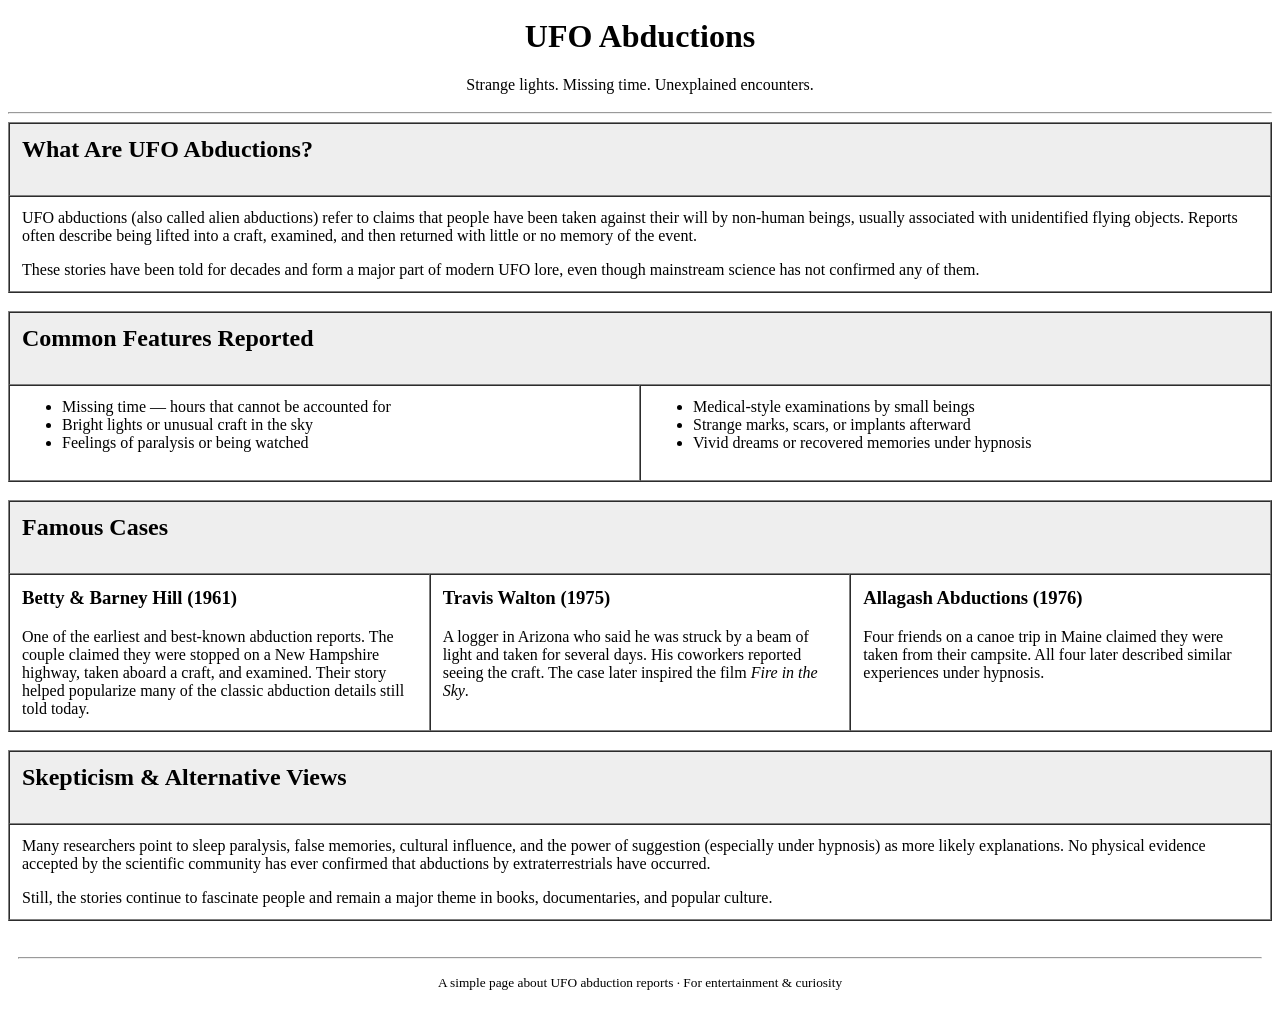
==== index.html @ 0986cbb0 "Add files via upload" ====
<html lang="en">
<head>
  <title>UFO Abductions</title>
</head>
<body>

  <table width="100%" border="0" cellpadding="10" cellspacing="0">
    <tr>
      <td align="center">
        <h1>UFO Abductions</h1>
        <p>Strange lights. Missing time. Unexplained encounters.</p>
      </td>
    </tr>
  </table>

  <hr>

  <table width="100%" border="1" cellpadding="12" cellspacing="0">
    <tr>
      <td colspan="2" bgcolor="#eeeeee">
        <h2>What Are UFO Abductions?</h2>
      </td>
    </tr>
    <tr>
      <td colspan="2">
        <p>
          UFO abductions (also called alien abductions) refer to claims that people have been taken against their will by non-human beings, usually associated with unidentified flying objects. Reports often describe being lifted into a craft, examined, and then returned with little or no memory of the event.
        </p>
        <p>
          These stories have been told for decades and form a major part of modern UFO lore, even though mainstream science has not confirmed any of them.
        </p>
      </td>
    </tr>
  </table>

  <br>

  <table width="100%" border="1" cellpadding="12" cellspacing="0">
    <tr>
      <td colspan="2" bgcolor="#eeeeee">
        <h2>Common Features Reported</h2>
      </td>
    </tr>
    <tr>
      <td width="50%">
        <ul>
          <li>Missing time — hours that cannot be accounted for</li>
          <li>Bright lights or unusual craft in the sky</li>
          <li>Feelings of paralysis or being watched</li>
        </ul>
      </td>
      <td width="50%">
        <ul>
          <li>Medical-style examinations by small beings</li>
          <li>Strange marks, scars, or implants afterward</li>
          <li>Vivid dreams or recovered memories under hypnosis</li>
        </ul>
      </td>
    </tr>
  </table>

  <br>

  <table width="100%" border="1" cellpadding="12" cellspacing="0">
    <tr>
      <td colspan="3" bgcolor="#eeeeee">
        <h2>Famous Cases</h2>
      </td>
    </tr>
    <tr>
      <td width="33%" valign="top">
        <h3>Betty &amp; Barney Hill (1961)</h3>
        <p>
          One of the earliest and best-known abduction reports. The couple claimed they were stopped on a New Hampshire highway, taken aboard a craft, and examined. Their story helped popularize many of the classic abduction details still told today.
        </p>
      </td>
      <td width="33%" valign="top">
        <h3>Travis Walton (1975)</h3>
        <p>
          A logger in Arizona who said he was struck by a beam of light and taken for several days. His coworkers reported seeing the craft. The case later inspired the film <em>Fire in the Sky</em>.
        </p>
      </td>
      <td width="33%" valign="top">
        <h3>Allagash Abductions (1976)</h3>
        <p>
          Four friends on a canoe trip in Maine claimed they were taken from their campsite. All four later described similar experiences under hypnosis.
        </p>
      </td>
    </tr>
  </table>

  <br>

  <table width="100%" border="1" cellpadding="12" cellspacing="0">
    <tr>
      <td bgcolor="#eeeeee">
        <h2>Skepticism &amp; Alternative Views</h2>
      </td>
    </tr>
    <tr>
      <td>
        <p>
          Many researchers point to sleep paralysis, false memories, cultural influence, and the power of suggestion (especially under hypnosis) as more likely explanations. No physical evidence accepted by the scientific community has ever confirmed that abductions by extraterrestrials have occurred.
        </p>
        <p>
          Still, the stories continue to fascinate people and remain a major theme in books, documentaries, and popular culture.
        </p>
      </td>
    </tr>
  </table>

  <br>

  <table width="100%" border="0" cellpadding="10" cellspacing="0">
    <tr>
      <td align="center">
        <hr>
        <p><small>A simple page about UFO abduction reports · For entertainment &amp; curiosity</small></p>
      </td>
    </tr>
  </table>

</body>
</html>
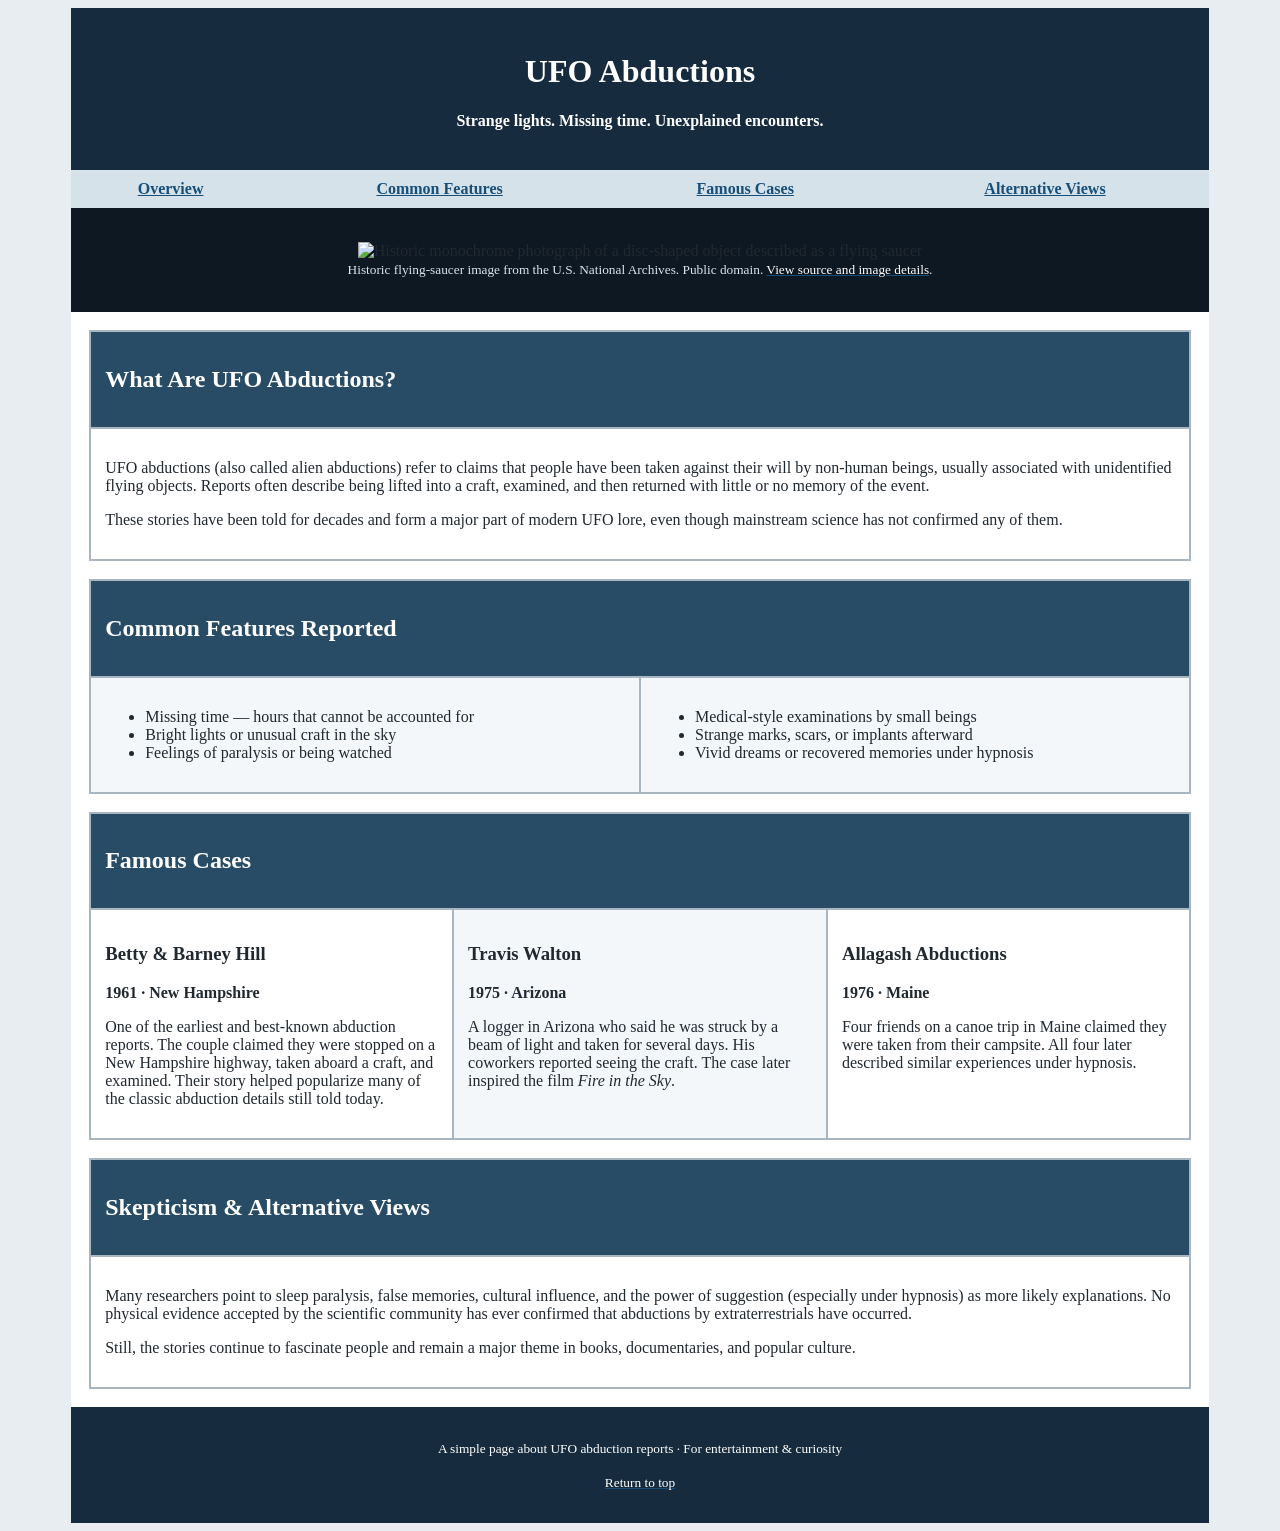
==== commit afdacb6f: "Add files via upload" ====
--- a/index.html
+++ b/index.html
@@ -1,121 +1,183 @@
+<!DOCTYPE html>
 <html lang="en">
 <head>
+  <meta charset="UTF-8">
+  <meta name="viewport" content="width=device-width, initial-scale=1.0">
+  <meta name="description" content="An introduction to UFO abduction reports, common features, famous cases, and alternative explanations.">
   <title>UFO Abductions</title>
 </head>
-<body>
+<body bgcolor="#e8edf2" text="#202830" link="#174f78" vlink="#573f75" alink="#9b2f2f">
+  <a name="top"></a>
 
-  <table width="100%" border="0" cellpadding="10" cellspacing="0">
+  <table width="100%" border="0" cellpadding="0" cellspacing="0">
     <tr>
-      <td align="center">
-        <h1>UFO Abductions</h1>
-        <p>Strange lights. Missing time. Unexplained encounters.</p>
-      </td>
-    </tr>
-  </table>
+      <td align="center" valign="top">
 
-  <hr>
+        <table width="90%" border="0" cellpadding="0" cellspacing="0" bgcolor="#ffffff">
+          <tr>
+            <td>
 
-  <table width="100%" border="1" cellpadding="12" cellspacing="0">
-    <tr>
-      <td colspan="2" bgcolor="#eeeeee">
-        <h2>What Are UFO Abductions?</h2>
-      </td>
-    </tr>
-    <tr>
-      <td colspan="2">
-        <p>
-          UFO abductions (also called alien abductions) refer to claims that people have been taken against their will by non-human beings, usually associated with unidentified flying objects. Reports often describe being lifted into a craft, examined, and then returned with little or no memory of the event.
-        </p>
-        <p>
-          These stories have been told for decades and form a major part of modern UFO lore, even though mainstream science has not confirmed any of them.
-        </p>
-      </td>
-    </tr>
-  </table>
+              <header>
+                <table width="100%" border="0" cellpadding="24" cellspacing="0" bgcolor="#162b3d">
+                  <tr>
+                    <td align="center">
+                      <font color="#ffffff">
+                        <h1>UFO Abductions</h1>
+                        <p><strong>Strange lights. Missing time. Unexplained encounters.</strong></p>
+                      </font>
+                    </td>
+                  </tr>
+                </table>
+              </header>
 
-  <br>
+              <nav aria-label="Page navigation">
+                <table width="100%" border="0" cellpadding="10" cellspacing="0" bgcolor="#d5e2ea">
+                  <tr>
+                    <td align="center"><a href="#overview"><strong>Overview</strong></a></td>
+                    <td align="center"><a href="#features"><strong>Common Features</strong></a></td>
+                    <td align="center"><a href="#cases"><strong>Famous Cases</strong></a></td>
+                    <td align="center"><a href="#skepticism"><strong>Alternative Views</strong></a></td>
+                  </tr>
+                </table>
+              </nav>
 
-  <table width="100%" border="1" cellpadding="12" cellspacing="0">
-    <tr>
-      <td colspan="2" bgcolor="#eeeeee">
-        <h2>Common Features Reported</h2>
-      </td>
-    </tr>
-    <tr>
-      <td width="50%">
-        <ul>
-          <li>Missing time — hours that cannot be accounted for</li>
-          <li>Bright lights or unusual craft in the sky</li>
-          <li>Feelings of paralysis or being watched</li>
-        </ul>
-      </td>
-      <td width="50%">
-        <ul>
-          <li>Medical-style examinations by small beings</li>
-          <li>Strange marks, scars, or implants afterward</li>
-          <li>Vivid dreams or recovered memories under hypnosis</li>
-        </ul>
-      </td>
-    </tr>
-  </table>
+              <table width="100%" border="0" cellpadding="18" cellspacing="0" bgcolor="#0d1822">
+                <tr>
+                  <td align="center">
+                    <figure>
+                      <img src="https://commons.wikimedia.org/wiki/Special:Redirect/file/Flying%20Saucer%20-%20NARA%20NAID%20303938034%20cropped.png" width="700" height="439" alt="Historic monochrome photograph of a disc-shaped object described as a flying saucer">
+                      <figcaption>
+                        <font color="#d8e3eb">
+                          <small>Historic flying-saucer image from the U.S. National Archives. Public domain. <a href="https://commons.wikimedia.org/wiki/File:Flying_Saucer_-_NARA_NAID_303938034_cropped.png"><font color="#ffffff">View source and image details</font></a>.</small>
+                        </font>
+                      </figcaption>
+                    </figure>
+                  </td>
+                </tr>
+              </table>
 
-  <br>
+              <main>
+                <table width="100%" border="0" cellpadding="18" cellspacing="0">
+                  <tr>
+                    <td>
 
-  <table width="100%" border="1" cellpadding="12" cellspacing="0">
-    <tr>
-      <td colspan="3" bgcolor="#eeeeee">
-        <h2>Famous Cases</h2>
-      </td>
-    </tr>
-    <tr>
-      <td width="33%" valign="top">
-        <h3>Betty &amp; Barney Hill (1961)</h3>
-        <p>
-          One of the earliest and best-known abduction reports. The couple claimed they were stopped on a New Hampshire highway, taken aboard a craft, and examined. Their story helped popularize many of the classic abduction details still told today.
-        </p>
-      </td>
-      <td width="33%" valign="top">
-        <h3>Travis Walton (1975)</h3>
-        <p>
-          A logger in Arizona who said he was struck by a beam of light and taken for several days. His coworkers reported seeing the craft. The case later inspired the film <em>Fire in the Sky</em>.
-        </p>
-      </td>
-      <td width="33%" valign="top">
-        <h3>Allagash Abductions (1976)</h3>
-        <p>
-          Four friends on a canoe trip in Maine claimed they were taken from their campsite. All four later described similar experiences under hypnosis.
-        </p>
-      </td>
-    </tr>
-  </table>
+                      <section>
+                        <a name="overview"></a>
+                        <table width="100%" border="1" cellpadding="14" cellspacing="0" bordercolor="#a8b6c1">
+                          <tr bgcolor="#294c66">
+                            <td>
+                              <font color="#ffffff"><h2>What Are UFO Abductions?</h2></font>
+                            </td>
+                          </tr>
+                          <tr>
+                            <td valign="top">
+                              <p>UFO abductions (also called alien abductions) refer to claims that people have been taken against their will by non-human beings, usually associated with unidentified flying objects. Reports often describe being lifted into a craft, examined, and then returned with little or no memory of the event.</p>
+                              <p>These stories have been told for decades and form a major part of modern UFO lore, even though mainstream science has not confirmed any of them.</p>
+                            </td>
+                          </tr>
+                        </table>
+                      </section>
 
-  <br>
+                      <br>
 
-  <table width="100%" border="1" cellpadding="12" cellspacing="0">
-    <tr>
-      <td bgcolor="#eeeeee">
-        <h2>Skepticism &amp; Alternative Views</h2>
-      </td>
-    </tr>
-    <tr>
-      <td>
-        <p>
-          Many researchers point to sleep paralysis, false memories, cultural influence, and the power of suggestion (especially under hypnosis) as more likely explanations. No physical evidence accepted by the scientific community has ever confirmed that abductions by extraterrestrials have occurred.
-        </p>
-        <p>
-          Still, the stories continue to fascinate people and remain a major theme in books, documentaries, and popular culture.
-        </p>
-      </td>
-    </tr>
-  </table>
+                      <section>
+                        <a name="features"></a>
+                        <table width="100%" border="1" cellpadding="14" cellspacing="0" bordercolor="#a8b6c1">
+                          <tr bgcolor="#294c66">
+                            <td colspan="2">
+                              <font color="#ffffff"><h2>Common Features Reported</h2></font>
+                            </td>
+                          </tr>
+                          <tr>
+                            <td width="50%" valign="top" bgcolor="#f4f7f9">
+                              <ul>
+                                <li>Missing time — hours that cannot be accounted for</li>
+                                <li>Bright lights or unusual craft in the sky</li>
+                                <li>Feelings of paralysis or being watched</li>
+                              </ul>
+                            </td>
+                            <td width="50%" valign="top" bgcolor="#f4f7f9">
+                              <ul>
+                                <li>Medical-style examinations by small beings</li>
+                                <li>Strange marks, scars, or implants afterward</li>
+                                <li>Vivid dreams or recovered memories under hypnosis</li>
+                              </ul>
+                            </td>
+                          </tr>
+                        </table>
+                      </section>
 
-  <br>
+                      <br>
 
-  <table width="100%" border="0" cellpadding="10" cellspacing="0">
-    <tr>
-      <td align="center">
-        <hr>
-        <p><small>A simple page about UFO abduction reports · For entertainment &amp; curiosity</small></p>
+                      <section>
+                        <a name="cases"></a>
+                        <table width="100%" border="1" cellpadding="14" cellspacing="0" bordercolor="#a8b6c1">
+                          <tr bgcolor="#294c66">
+                            <td colspan="3">
+                              <font color="#ffffff"><h2>Famous Cases</h2></font>
+                            </td>
+                          </tr>
+                          <tr>
+                            <td width="33%" valign="top">
+                              <h3>Betty &amp; Barney Hill</h3>
+                              <p><strong>1961 · New Hampshire</strong></p>
+                              <p>One of the earliest and best-known abduction reports. The couple claimed they were stopped on a New Hampshire highway, taken aboard a craft, and examined. Their story helped popularize many of the classic abduction details still told today.</p>
+                            </td>
+                            <td width="34%" valign="top" bgcolor="#f4f7f9">
+                              <h3>Travis Walton</h3>
+                              <p><strong>1975 · Arizona</strong></p>
+                              <p>A logger in Arizona who said he was struck by a beam of light and taken for several days. His coworkers reported seeing the craft. The case later inspired the film <em>Fire in the Sky</em>.</p>
+                            </td>
+                            <td width="33%" valign="top">
+                              <h3>Allagash Abductions</h3>
+                              <p><strong>1976 · Maine</strong></p>
+                              <p>Four friends on a canoe trip in Maine claimed they were taken from their campsite. All four later described similar experiences under hypnosis.</p>
+                            </td>
+                          </tr>
+                        </table>
+                      </section>
+
+                      <br>
+
+                      <section>
+                        <a name="skepticism"></a>
+                        <table width="100%" border="1" cellpadding="14" cellspacing="0" bordercolor="#a8b6c1">
+                          <tr bgcolor="#294c66">
+                            <td>
+                              <font color="#ffffff"><h2>Skepticism &amp; Alternative Views</h2></font>
+                            </td>
+                          </tr>
+                          <tr>
+                            <td valign="top">
+                              <p>Many researchers point to sleep paralysis, false memories, cultural influence, and the power of suggestion (especially under hypnosis) as more likely explanations. No physical evidence accepted by the scientific community has ever confirmed that abductions by extraterrestrials have occurred.</p>
+                              <p>Still, the stories continue to fascinate people and remain a major theme in books, documentaries, and popular culture.</p>
+                            </td>
+                          </tr>
+                        </table>
+                      </section>
+
+                    </td>
+                  </tr>
+                </table>
+              </main>
+
+              <footer>
+                <table width="100%" border="0" cellpadding="16" cellspacing="0" bgcolor="#162b3d">
+                  <tr>
+                    <td align="center">
+                      <font color="#ffffff">
+                        <p><small>A simple page about UFO abduction reports · For entertainment &amp; curiosity</small></p>
+                        <p><small><a href="#top"><font color="#ffffff">Return to top</font></a></small></p>
+                      </font>
+                    </td>
+                  </tr>
+                </table>
+              </footer>
+
+            </td>
+          </tr>
+        </table>
+
       </td>
     </tr>
   </table>
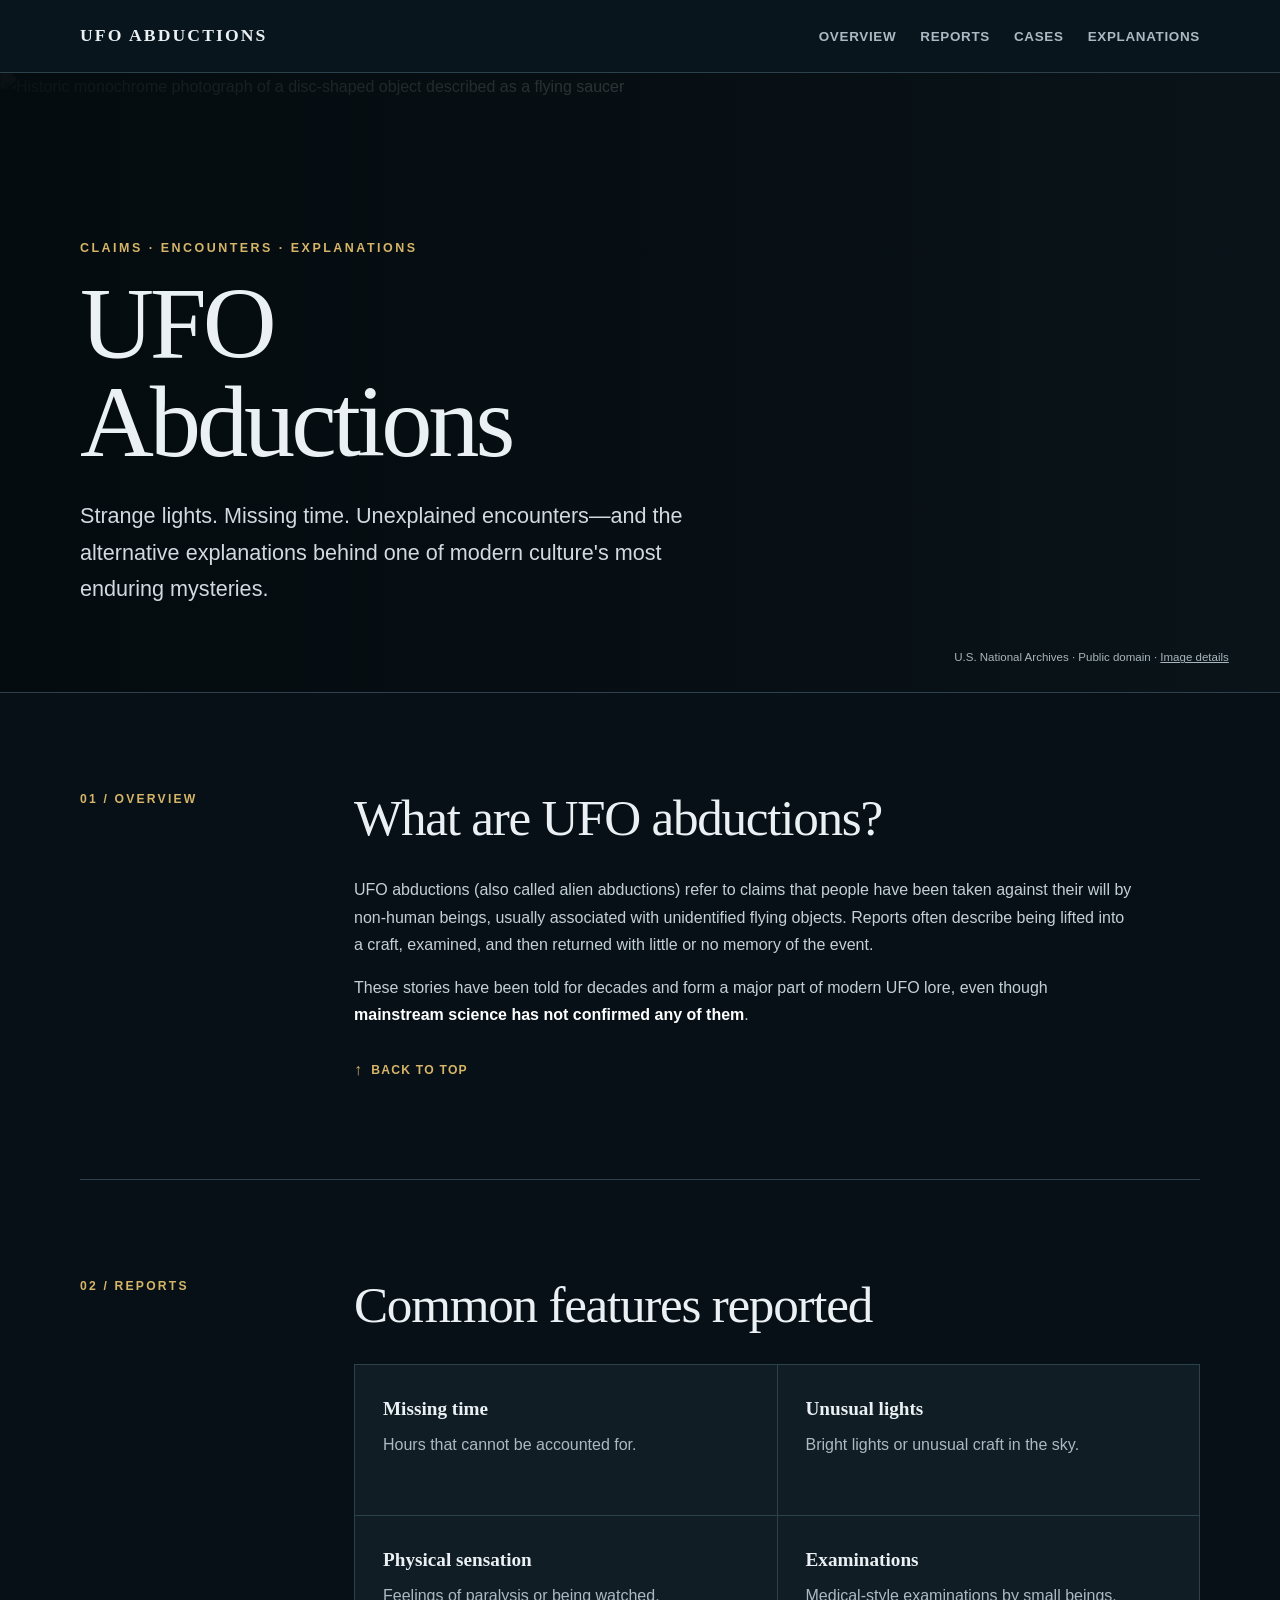
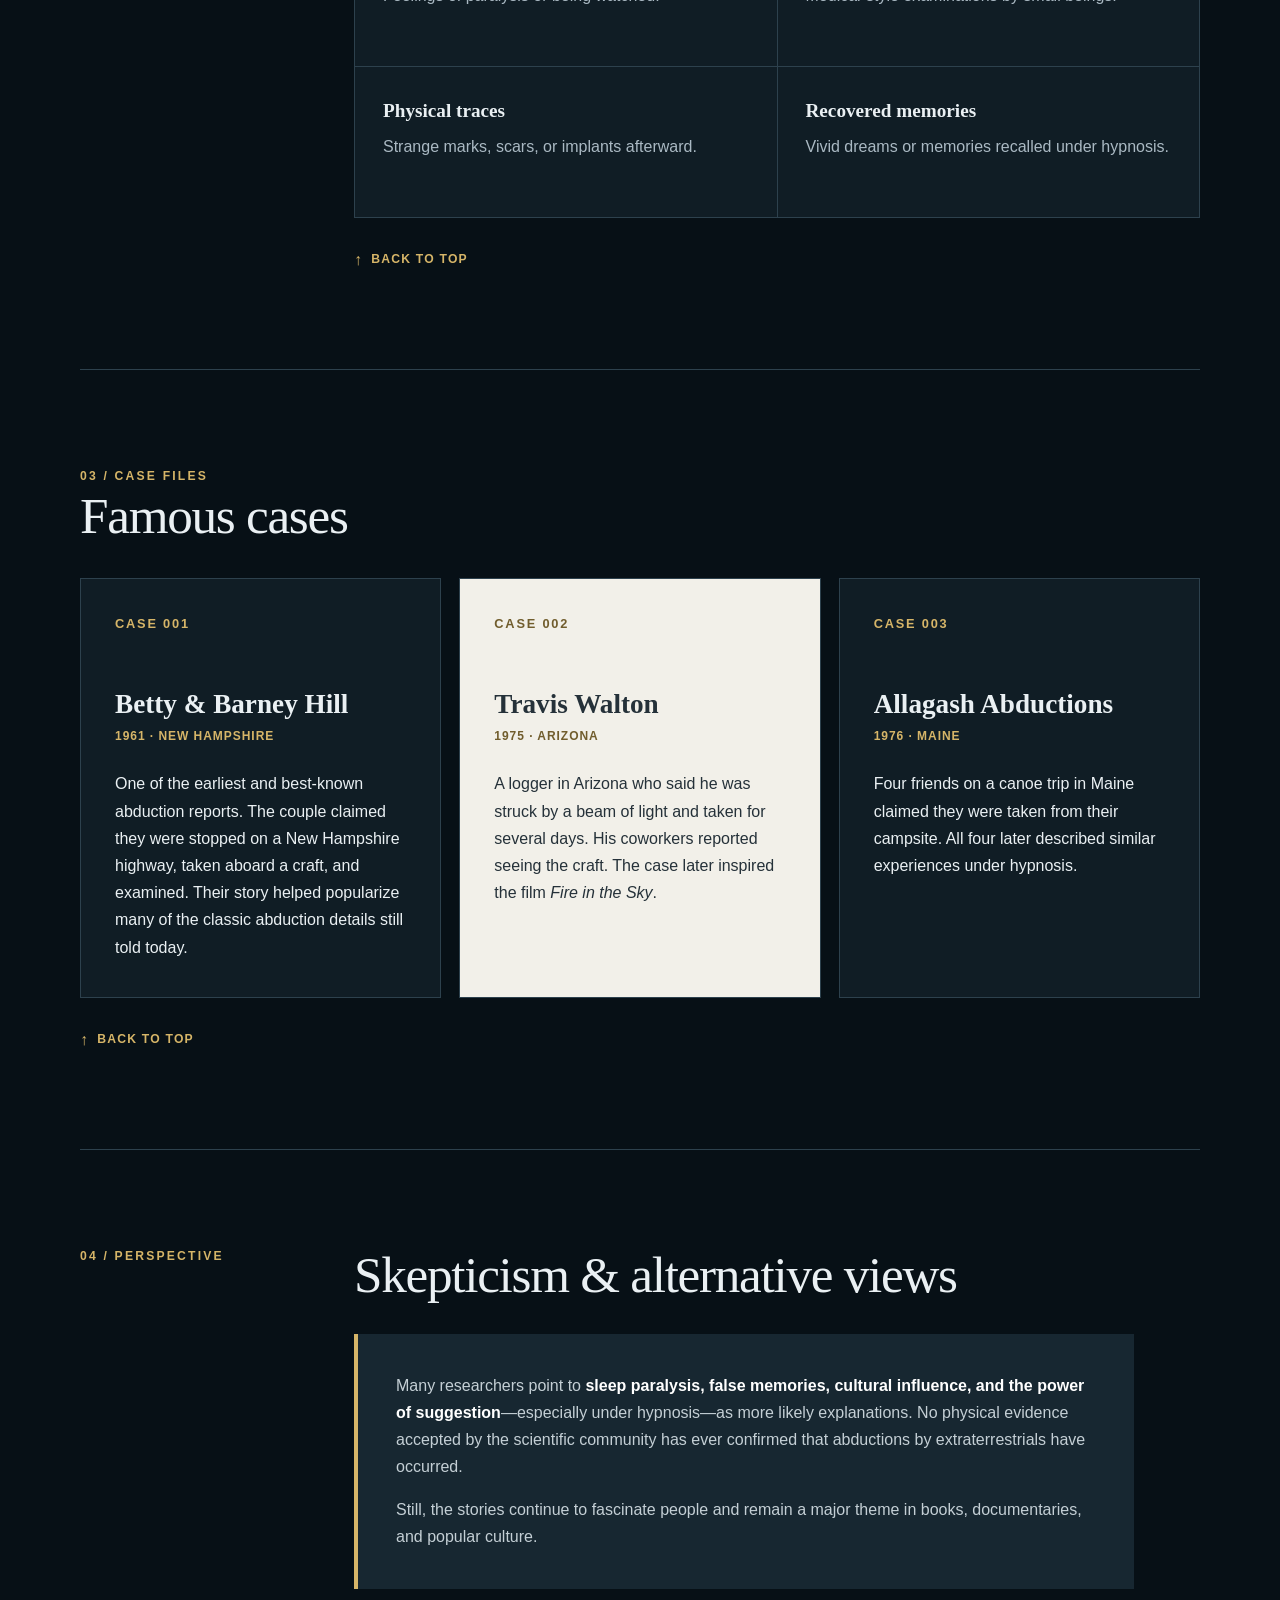
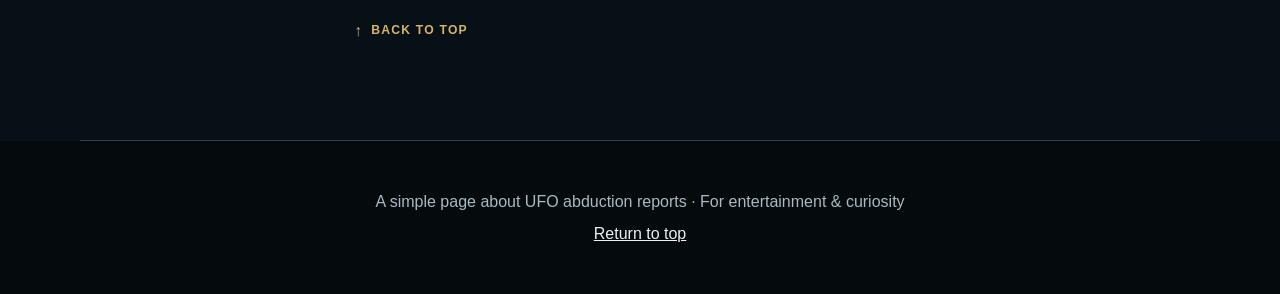
==== commit f8a7395f: "index.html" ====
--- a/index.html
+++ b/index.html
@@ -4,183 +4,435 @@
   <meta charset="UTF-8">
   <meta name="viewport" content="width=device-width, initial-scale=1.0">
   <meta name="description" content="An introduction to UFO abduction reports, common features, famous cases, and alternative explanations.">
-  <title>UFO Abductions</title>
+  <title>UFO Abductions | Reports, Cases and Explanations</title>
+  <style>
+    :root {
+      --ink: #eaf0f3;
+      --muted: #aab9c3;
+      --night: #071016;
+      --panel: #101d25;
+      --panel-light: #172731;
+      --line: #2d414d;
+      --signal: #d6b568;
+      --signal-dark: #715d2d;
+      --paper: #f2f0e9;
+      --paper-ink: #253139;
+    }
+
+    * { box-sizing: border-box; }
+    html { scroll-behavior: smooth; }
+
+    body {
+      margin: 0;
+      background: var(--night);
+      color: var(--ink);
+      font-family: Arial, Helvetica, sans-serif;
+      font-size: 16px;
+      line-height: 1.7;
+    }
+
+    a { color: inherit; }
+    a:focus-visible { outline: 3px solid var(--signal); outline-offset: 4px; }
+
+    .skip-link {
+      position: absolute;
+      left: -9999px;
+      top: 12px;
+      padding: 10px 14px;
+      background: var(--signal);
+      color: var(--night);
+      z-index: 10;
+    }
+    .skip-link:focus { left: 12px; }
+
+    .masthead {
+      border-bottom: 1px solid var(--line);
+      background: #09151c;
+    }
+
+    .nav-wrap {
+      width: min(1120px, 92%);
+      margin: auto;
+      padding: 18px 0;
+      display: grid;
+      gap: 14px;
+    }
+
+    .brand {
+      color: var(--ink);
+      font-family: Georgia, "Times New Roman", serif;
+      font-size: 1.1rem;
+      font-weight: bold;
+      letter-spacing: .12em;
+      text-decoration: none;
+      text-transform: uppercase;
+    }
+
+    nav ul {
+      display: grid;
+      grid-template-columns: repeat(2, minmax(0, 1fr));
+      gap: 10px 18px;
+      margin: 0;
+      padding: 0;
+      list-style: none;
+    }
+
+    nav a {
+      color: var(--muted);
+      font-size: .84rem;
+      font-weight: bold;
+      letter-spacing: .05em;
+      text-decoration: none;
+      text-transform: uppercase;
+    }
+    nav a:hover { color: var(--signal); }
+
+    .hero {
+      position: relative;
+      min-height: 520px;
+      display: grid;
+      align-items: end;
+      overflow: hidden;
+      border-bottom: 1px solid var(--line);
+      background: #0b151b;
+    }
+
+    .hero img {
+      position: absolute;
+      inset: 0;
+      width: 100%;
+      height: 100%;
+      object-fit: cover;
+      object-position: center;
+      filter: grayscale(100%) contrast(115%) brightness(48%);
+    }
+
+    .hero::after {
+      content: "";
+      position: absolute;
+      inset: 0;
+      background: linear-gradient(0deg, rgba(4,11,15,.96) 0%, rgba(4,11,15,.68) 58%, rgba(4,11,15,.28) 100%);
+    }
+
+    .hero-content {
+      position: relative;
+      z-index: 1;
+      width: min(1120px, 92%);
+      margin: 0 auto;
+      padding: 72px 0 112px;
+    }
+
+    .eyebrow {
+      margin: 0 0 16px;
+      color: var(--signal);
+      font-size: .78rem;
+      font-weight: bold;
+      letter-spacing: .2em;
+      text-transform: uppercase;
+    }
+
+    h1 {
+      max-width: 820px;
+      margin: 0;
+      font-family: Georgia, "Times New Roman", serif;
+      font-size: clamp(3.1rem, 15vw, 5rem);
+      font-weight: normal;
+      line-height: .95;
+      letter-spacing: -.04em;
+    }
+
+    .lede {
+      max-width: 620px;
+      margin: 28px 0 0;
+      color: #d0dae0;
+      font-size: clamp(1.08rem, 2vw, 1.35rem);
+    }
+
+    .hero-credit {
+      position: absolute;
+      right: 4%;
+      left: 4%;
+      bottom: 24px;
+      z-index: 2;
+      color: #a9b5bc;
+      font-size: .72rem;
+    }
+    .hero-credit a:hover { color: #fff; }
+
+    main { width: min(1120px, 92%); margin: auto; }
+
+    .section {
+      display: grid;
+      grid-template-columns: minmax(0, 1fr);
+      gap: 18px;
+      padding: 64px 0;
+      border-bottom: 1px solid var(--line);
+      scroll-margin-top: 20px;
+    }
+
+    .section-label {
+      color: var(--signal);
+      font-size: .76rem;
+      font-weight: bold;
+      letter-spacing: .18em;
+      text-transform: uppercase;
+    }
+
+    h2 {
+      max-width: 760px;
+      margin: 0 0 30px;
+      font-family: Georgia, "Times New Roman", serif;
+      font-size: clamp(2rem, 4vw, 3.4rem);
+      font-weight: normal;
+      line-height: 1.12;
+      letter-spacing: -.025em;
+    }
+
+    .copy { max-width: 780px; color: #c4cfd5; }
+    .copy p:first-child { margin-top: 0; }
+    .copy p:last-child { margin-bottom: 0; }
+    .copy strong { color: #fff; }
+
+    .back-top {
+      display: inline-flex;
+      align-items: center;
+      gap: 8px;
+      margin-top: 28px;
+      color: var(--signal);
+      font-size: .76rem;
+      font-weight: bold;
+      letter-spacing: .1em;
+      text-decoration: none;
+      text-transform: uppercase;
+    }
+    .back-top::before { content: "↑"; font-size: 1rem; }
+    .back-top:hover { color: #fff; }
+
+    .feature-grid {
+      display: grid;
+      grid-template-columns: minmax(0, 1fr);
+      gap: 1px;
+      overflow: hidden;
+      border: 1px solid var(--line);
+      background: var(--line);
+    }
+
+    .feature-grid article {
+      min-height: 150px;
+      padding: 28px;
+      background: var(--panel);
+    }
+
+    .feature-grid strong {
+      display: block;
+      margin-bottom: 6px;
+      color: var(--ink);
+      font-family: Georgia, "Times New Roman", serif;
+      font-size: 1.2rem;
+    }
+    .feature-grid p { margin: 0; color: var(--muted); }
+
+    .cases-section { display: block; }
+    .cases-heading {
+      display: grid;
+      gap: 18px;
+      margin-bottom: 34px;
+    }
+    .cases-heading h2 { margin-bottom: 0; }
+
+    .case-grid {
+      display: grid;
+      grid-template-columns: minmax(0, 1fr);
+      gap: 18px;
+    }
+
+    .case-card {
+      position: relative;
+      padding: 25px;
+      background: var(--panel);
+      border: 1px solid var(--line);
+    }
+    .case-card:nth-child(2) { background: var(--paper); color: var(--paper-ink); }
+    .case-number {
+      display: block;
+      margin-bottom: 28px;
+      color: var(--signal);
+      font-size: .8rem;
+      font-weight: bold;
+      letter-spacing: .14em;
+    }
+    .case-card:nth-child(2) .case-number { color: var(--signal-dark); }
+    .case-card h3 {
+      margin: 0 0 6px;
+      font-family: Georgia, "Times New Roman", serif;
+      font-size: 1.7rem;
+      line-height: 1.15;
+    }
+    .case-meta {
+      margin: 0 0 24px;
+      color: var(--signal);
+      font-size: .75rem;
+      font-weight: bold;
+      letter-spacing: .08em;
+      text-transform: uppercase;
+    }
+    .case-card:nth-child(2) .case-meta { color: var(--signal-dark); }
+    .case-card p:last-child { margin-bottom: 0; }
+
+    .balance {
+      padding: 25px;
+      border-left: 4px solid var(--signal);
+      background: var(--panel-light);
+    }
+
+    footer {
+      padding: 42px 4%;
+      text-align: center;
+      color: var(--muted);
+      background: #050a0d;
+    }
+    footer p { margin: 5px 0; }
+    footer a { color: var(--ink); }
+
+    /* Tablet: enhance the mobile layout with additional grid columns. */
+    @media (min-width: 600px) {
+      .nav-wrap {
+        min-height: 72px;
+        grid-template-columns: auto 1fr;
+        align-items: center;
+        gap: 24px;
+      }
+
+      nav { justify-self: end; }
+      nav ul { grid-template-columns: repeat(4, auto); gap: 24px; }
+      .hero-credit { left: auto; }
+      .feature-grid { grid-template-columns: repeat(2, minmax(0, 1fr)); }
+      .case-card, .balance { padding: 34px; }
+    }
+
+    /* Desktop: use the full editorial grid and three-column case layout. */
+    @media (min-width: 821px) {
+      .hero { min-height: 620px; }
+      .hero::after {
+        background: linear-gradient(90deg, rgba(4,11,15,.94) 0%, rgba(4,11,15,.62) 52%, rgba(4,11,15,.18) 100%);
+      }
+      .hero-content { padding: 100px 0 84px; }
+      h1 { font-size: clamp(4.5rem, 8vw, 7rem); }
+      .section {
+        grid-template-columns: 210px minmax(0, 1fr);
+        gap: 64px;
+        padding: 96px 0;
+      }
+      .cases-section { grid-template-columns: minmax(0, 1fr); }
+      .case-grid { grid-template-columns: repeat(3, minmax(0, 1fr)); }
+      .case-card { min-height: 420px; }
+      .case-number { margin-bottom: 54px; }
+      .balance { padding: 38px; }
+    }
+  </style>
 </head>
-<body bgcolor="#e8edf2" text="#202830" link="#174f78" vlink="#573f75" alink="#9b2f2f">
-  <a name="top"></a>
-
-  <table width="100%" border="0" cellpadding="0" cellspacing="0">
-    <tr>
-      <td align="center" valign="top">
-
-        <table width="90%" border="0" cellpadding="0" cellspacing="0" bgcolor="#ffffff">
-          <tr>
-            <td>
-
-              <header>
-                <table width="100%" border="0" cellpadding="24" cellspacing="0" bgcolor="#162b3d">
-                  <tr>
-                    <td align="center">
-                      <font color="#ffffff">
-                        <h1>UFO Abductions</h1>
-                        <p><strong>Strange lights. Missing time. Unexplained encounters.</strong></p>
-                      </font>
-                    </td>
-                  </tr>
-                </table>
-              </header>
-
-              <nav aria-label="Page navigation">
-                <table width="100%" border="0" cellpadding="10" cellspacing="0" bgcolor="#d5e2ea">
-                  <tr>
-                    <td align="center"><a href="#overview"><strong>Overview</strong></a></td>
-                    <td align="center"><a href="#features"><strong>Common Features</strong></a></td>
-                    <td align="center"><a href="#cases"><strong>Famous Cases</strong></a></td>
-                    <td align="center"><a href="#skepticism"><strong>Alternative Views</strong></a></td>
-                  </tr>
-                </table>
-              </nav>
-
-              <table width="100%" border="0" cellpadding="18" cellspacing="0" bgcolor="#0d1822">
-                <tr>
-                  <td align="center">
-                    <figure>
-                      <img src="https://commons.wikimedia.org/wiki/Special:Redirect/file/Flying%20Saucer%20-%20NARA%20NAID%20303938034%20cropped.png" width="700" height="439" alt="Historic monochrome photograph of a disc-shaped object described as a flying saucer">
-                      <figcaption>
-                        <font color="#d8e3eb">
-                          <small>Historic flying-saucer image from the U.S. National Archives. Public domain. <a href="https://commons.wikimedia.org/wiki/File:Flying_Saucer_-_NARA_NAID_303938034_cropped.png"><font color="#ffffff">View source and image details</font></a>.</small>
-                        </font>
-                      </figcaption>
-                    </figure>
-                  </td>
-                </tr>
-              </table>
-
-              <main>
-                <table width="100%" border="0" cellpadding="18" cellspacing="0">
-                  <tr>
-                    <td>
-
-                      <section>
-                        <a name="overview"></a>
-                        <table width="100%" border="1" cellpadding="14" cellspacing="0" bordercolor="#a8b6c1">
-                          <tr bgcolor="#294c66">
-                            <td>
-                              <font color="#ffffff"><h2>What Are UFO Abductions?</h2></font>
-                            </td>
-                          </tr>
-                          <tr>
-                            <td valign="top">
-                              <p>UFO abductions (also called alien abductions) refer to claims that people have been taken against their will by non-human beings, usually associated with unidentified flying objects. Reports often describe being lifted into a craft, examined, and then returned with little or no memory of the event.</p>
-                              <p>These stories have been told for decades and form a major part of modern UFO lore, even though mainstream science has not confirmed any of them.</p>
-                            </td>
-                          </tr>
-                        </table>
-                      </section>
-
-                      <br>
-
-                      <section>
-                        <a name="features"></a>
-                        <table width="100%" border="1" cellpadding="14" cellspacing="0" bordercolor="#a8b6c1">
-                          <tr bgcolor="#294c66">
-                            <td colspan="2">
-                              <font color="#ffffff"><h2>Common Features Reported</h2></font>
-                            </td>
-                          </tr>
-                          <tr>
-                            <td width="50%" valign="top" bgcolor="#f4f7f9">
-                              <ul>
-                                <li>Missing time — hours that cannot be accounted for</li>
-                                <li>Bright lights or unusual craft in the sky</li>
-                                <li>Feelings of paralysis or being watched</li>
-                              </ul>
-                            </td>
-                            <td width="50%" valign="top" bgcolor="#f4f7f9">
-                              <ul>
-                                <li>Medical-style examinations by small beings</li>
-                                <li>Strange marks, scars, or implants afterward</li>
-                                <li>Vivid dreams or recovered memories under hypnosis</li>
-                              </ul>
-                            </td>
-                          </tr>
-                        </table>
-                      </section>
-
-                      <br>
-
-                      <section>
-                        <a name="cases"></a>
-                        <table width="100%" border="1" cellpadding="14" cellspacing="0" bordercolor="#a8b6c1">
-                          <tr bgcolor="#294c66">
-                            <td colspan="3">
-                              <font color="#ffffff"><h2>Famous Cases</h2></font>
-                            </td>
-                          </tr>
-                          <tr>
-                            <td width="33%" valign="top">
-                              <h3>Betty &amp; Barney Hill</h3>
-                              <p><strong>1961 · New Hampshire</strong></p>
-                              <p>One of the earliest and best-known abduction reports. The couple claimed they were stopped on a New Hampshire highway, taken aboard a craft, and examined. Their story helped popularize many of the classic abduction details still told today.</p>
-                            </td>
-                            <td width="34%" valign="top" bgcolor="#f4f7f9">
-                              <h3>Travis Walton</h3>
-                              <p><strong>1975 · Arizona</strong></p>
-                              <p>A logger in Arizona who said he was struck by a beam of light and taken for several days. His coworkers reported seeing the craft. The case later inspired the film <em>Fire in the Sky</em>.</p>
-                            </td>
-                            <td width="33%" valign="top">
-                              <h3>Allagash Abductions</h3>
-                              <p><strong>1976 · Maine</strong></p>
-                              <p>Four friends on a canoe trip in Maine claimed they were taken from their campsite. All four later described similar experiences under hypnosis.</p>
-                            </td>
-                          </tr>
-                        </table>
-                      </section>
-
-                      <br>
-
-                      <section>
-                        <a name="skepticism"></a>
-                        <table width="100%" border="1" cellpadding="14" cellspacing="0" bordercolor="#a8b6c1">
-                          <tr bgcolor="#294c66">
-                            <td>
-                              <font color="#ffffff"><h2>Skepticism &amp; Alternative Views</h2></font>
-                            </td>
-                          </tr>
-                          <tr>
-                            <td valign="top">
-                              <p>Many researchers point to sleep paralysis, false memories, cultural influence, and the power of suggestion (especially under hypnosis) as more likely explanations. No physical evidence accepted by the scientific community has ever confirmed that abductions by extraterrestrials have occurred.</p>
-                              <p>Still, the stories continue to fascinate people and remain a major theme in books, documentaries, and popular culture.</p>
-                            </td>
-                          </tr>
-                        </table>
-                      </section>
-
-                    </td>
-                  </tr>
-                </table>
-              </main>
-
-              <footer>
-                <table width="100%" border="0" cellpadding="16" cellspacing="0" bgcolor="#162b3d">
-                  <tr>
-                    <td align="center">
-                      <font color="#ffffff">
-                        <p><small>A simple page about UFO abduction reports · For entertainment &amp; curiosity</small></p>
-                        <p><small><a href="#top"><font color="#ffffff">Return to top</font></a></small></p>
-                      </font>
-                    </td>
-                  </tr>
-                </table>
-              </footer>
-
-            </td>
-          </tr>
-        </table>
-
-      </td>
-    </tr>
-  </table>
-
+<body>
+  <a class="skip-link" href="#content">Skip to content</a>
+
+  <header class="masthead" id="top">
+    <div class="nav-wrap">
+      <a class="brand" href="#top">UFO Abductions</a>
+      <nav aria-label="Main navigation">
+        <ul>
+          <li><a href="#overview">Overview</a></li>
+          <li><a href="#features">Reports</a></li>
+          <li><a href="#cases">Cases</a></li>
+          <li><a href="#skepticism">Explanations</a></li>
+        </ul>
+      </nav>
+    </div>
+  </header>
+
+  <section class="hero" aria-labelledby="page-title">
+    <img src="https://commons.wikimedia.org/wiki/Special:Redirect/file/Flying%20Saucer%20-%20NARA%20NAID%20303938034%20cropped.png" alt="Historic monochrome photograph of a disc-shaped object described as a flying saucer">
+    <div class="hero-content">
+      <p class="eyebrow">Claims · Encounters · Explanations</p>
+      <h1 id="page-title">UFO<br>Abductions</h1>
+      <p class="lede">Strange lights. Missing time. Unexplained encounters—and the alternative explanations behind one of modern culture's most enduring mysteries.</p>
+    </div>
+    <small class="hero-credit">U.S. National Archives · Public domain · <a href="https://commons.wikimedia.org/wiki/File:Flying_Saucer_-_NARA_NAID_303938034_cropped.png">Image details</a></small>
+  </section>
+
+  <main id="content">
+    <section class="section" id="overview">
+      <div class="section-label">01 / Overview</div>
+      <div>
+        <h2>What are UFO abductions?</h2>
+        <div class="copy">
+          <p>UFO abductions (also called alien abductions) refer to claims that people have been taken against their will by non-human beings, usually associated with unidentified flying objects. Reports often describe being lifted into a craft, examined, and then returned with little or no memory of the event.</p>
+          <p>These stories have been told for decades and form a major part of modern UFO lore, even though <strong>mainstream science has not confirmed any of them</strong>.</p>
+        </div>
+        <a class="back-top" href="#top" aria-label="Back to the top of the page">Back to top</a>
+      </div>
+    </section>
+
+    <section class="section" id="features">
+      <div class="section-label">02 / Reports</div>
+      <div>
+        <h2>Common features reported</h2>
+        <div class="feature-grid">
+          <article><strong>Missing time</strong><p>Hours that cannot be accounted for.</p></article>
+          <article><strong>Unusual lights</strong><p>Bright lights or unusual craft in the sky.</p></article>
+          <article><strong>Physical sensation</strong><p>Feelings of paralysis or being watched.</p></article>
+          <article><strong>Examinations</strong><p>Medical-style examinations by small beings.</p></article>
+          <article><strong>Physical traces</strong><p>Strange marks, scars, or implants afterward.</p></article>
+          <article><strong>Recovered memories</strong><p>Vivid dreams or memories recalled under hypnosis.</p></article>
+        </div>
+        <a class="back-top" href="#top" aria-label="Back to the top of the page">Back to top</a>
+      </div>
+    </section>
+
+    <section class="section cases-section" id="cases">
+      <div class="cases-heading">
+        <div>
+          <div class="section-label">03 / Case files</div>
+          <h2>Famous cases</h2>
+        </div>
+      </div>
+      <div class="case-grid">
+        <article class="case-card">
+          <span class="case-number">CASE 001</span>
+          <h3>Betty &amp; Barney Hill</h3>
+          <p class="case-meta">1961 · New Hampshire</p>
+          <p>One of the earliest and best-known abduction reports. The couple claimed they were stopped on a New Hampshire highway, taken aboard a craft, and examined. Their story helped popularize many of the classic abduction details still told today.</p>
+        </article>
+        <article class="case-card">
+          <span class="case-number">CASE 002</span>
+          <h3>Travis Walton</h3>
+          <p class="case-meta">1975 · Arizona</p>
+          <p>A logger in Arizona who said he was struck by a beam of light and taken for several days. His coworkers reported seeing the craft. The case later inspired the film <em>Fire in the Sky</em>.</p>
+        </article>
+        <article class="case-card">
+          <span class="case-number">CASE 003</span>
+          <h3>Allagash Abductions</h3>
+          <p class="case-meta">1976 · Maine</p>
+          <p>Four friends on a canoe trip in Maine claimed they were taken from their campsite. All four later described similar experiences under hypnosis.</p>
+        </article>
+      </div>
+      <a class="back-top" href="#top" aria-label="Back to the top of the page">Back to top</a>
+    </section>
+
+    <section class="section" id="skepticism">
+      <div class="section-label">04 / Perspective</div>
+      <div>
+        <h2>Skepticism &amp; alternative views</h2>
+        <div class="copy balance">
+          <p>Many researchers point to <strong>sleep paralysis, false memories, cultural influence, and the power of suggestion</strong>—especially under hypnosis—as more likely explanations. No physical evidence accepted by the scientific community has ever confirmed that abductions by extraterrestrials have occurred.</p>
+          <p>Still, the stories continue to fascinate people and remain a major theme in books, documentaries, and popular culture.</p>
+        </div>
+        <a class="back-top" href="#top" aria-label="Back to the top of the page">Back to top</a>
+      </div>
+    </section>
+  </main>
+
+  <footer>
+    <p>A simple page about UFO abduction reports · For entertainment &amp; curiosity</p>
+    <p><a href="#top">Return to top</a></p>
+  </footer>
 </body>
 </html>
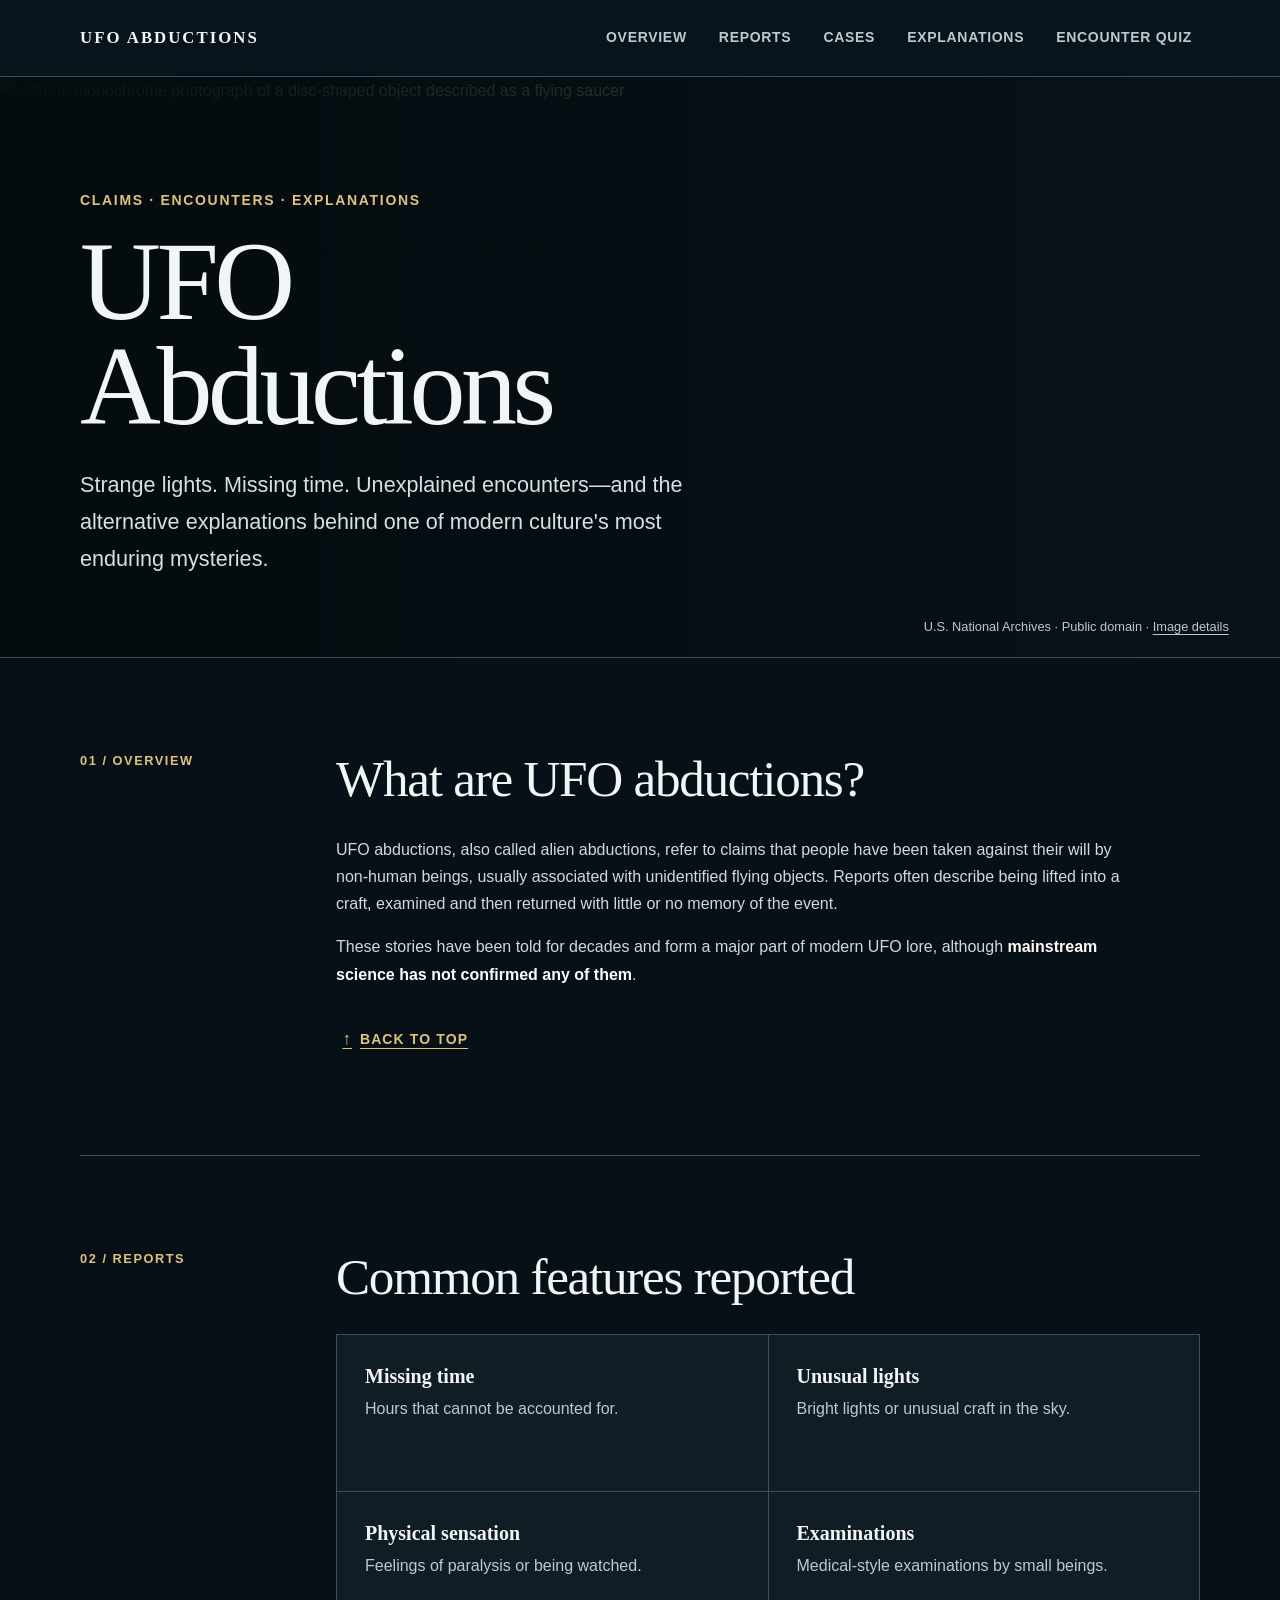
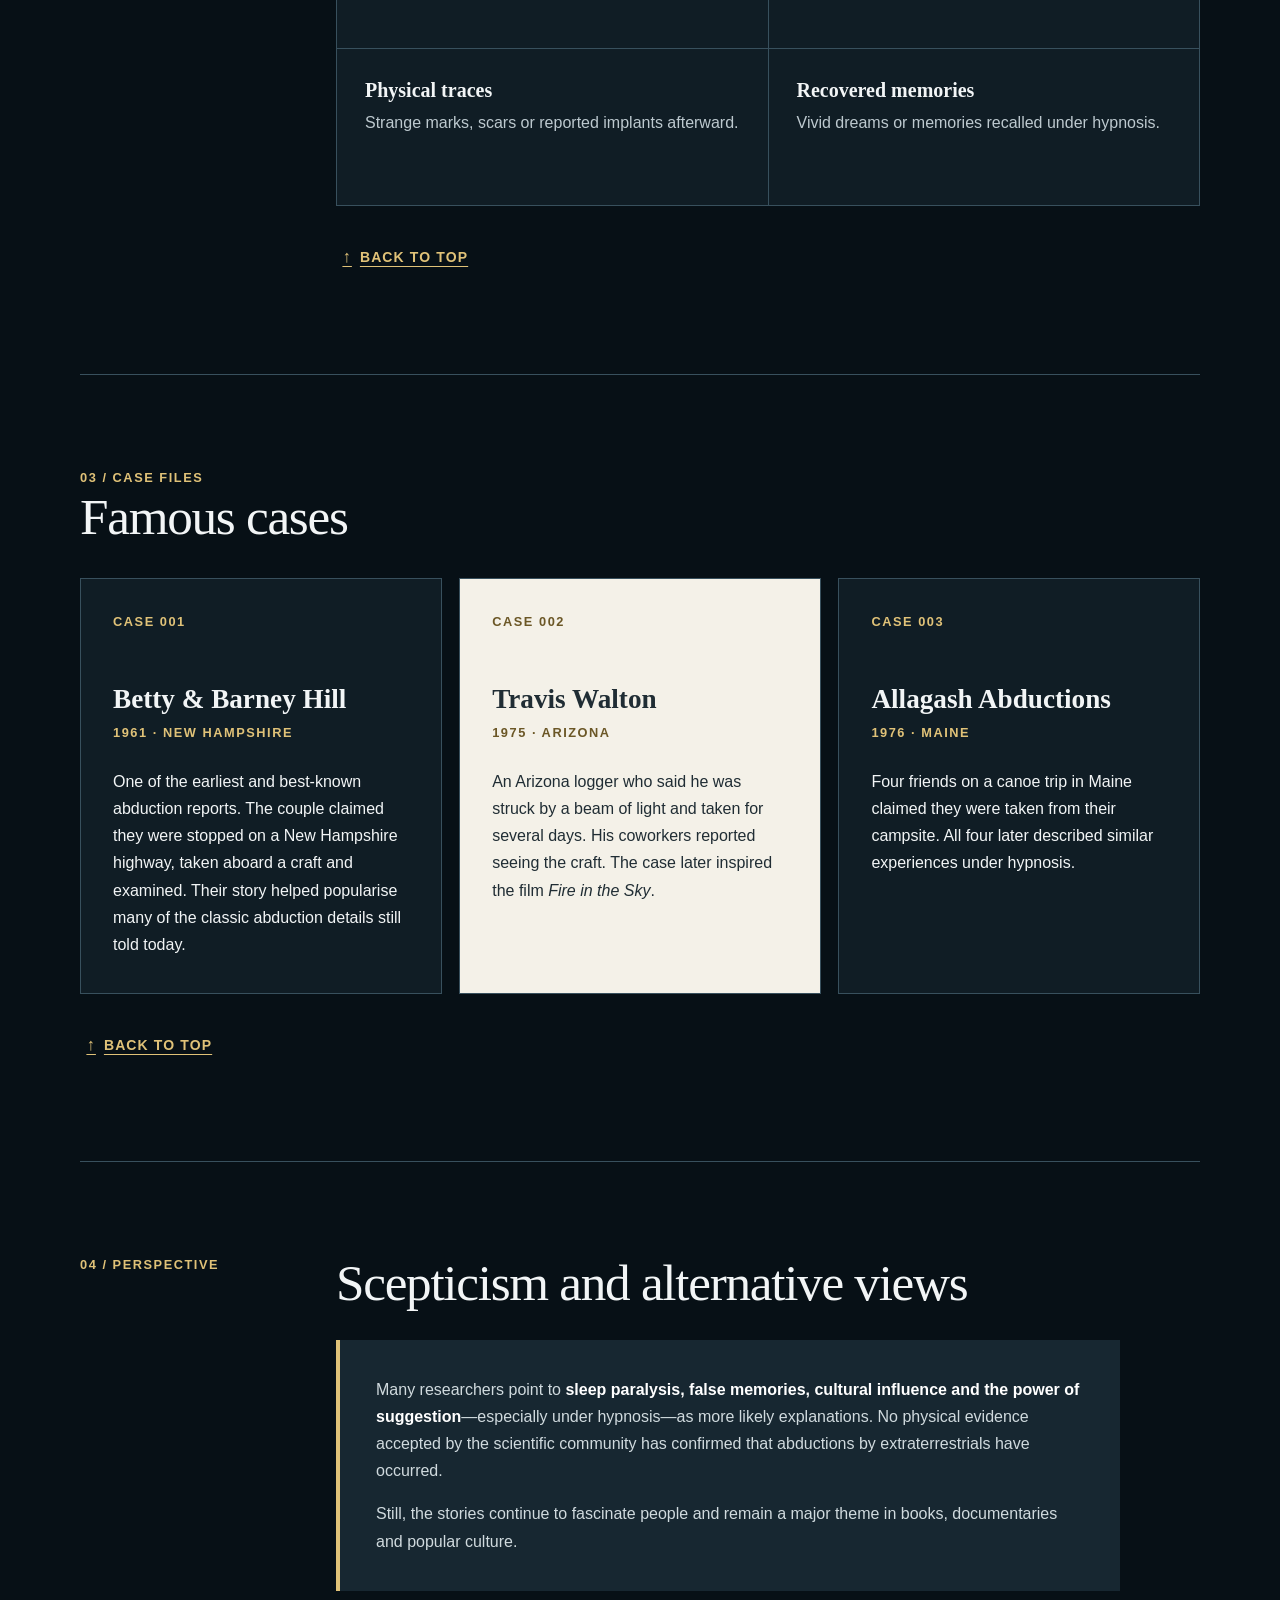
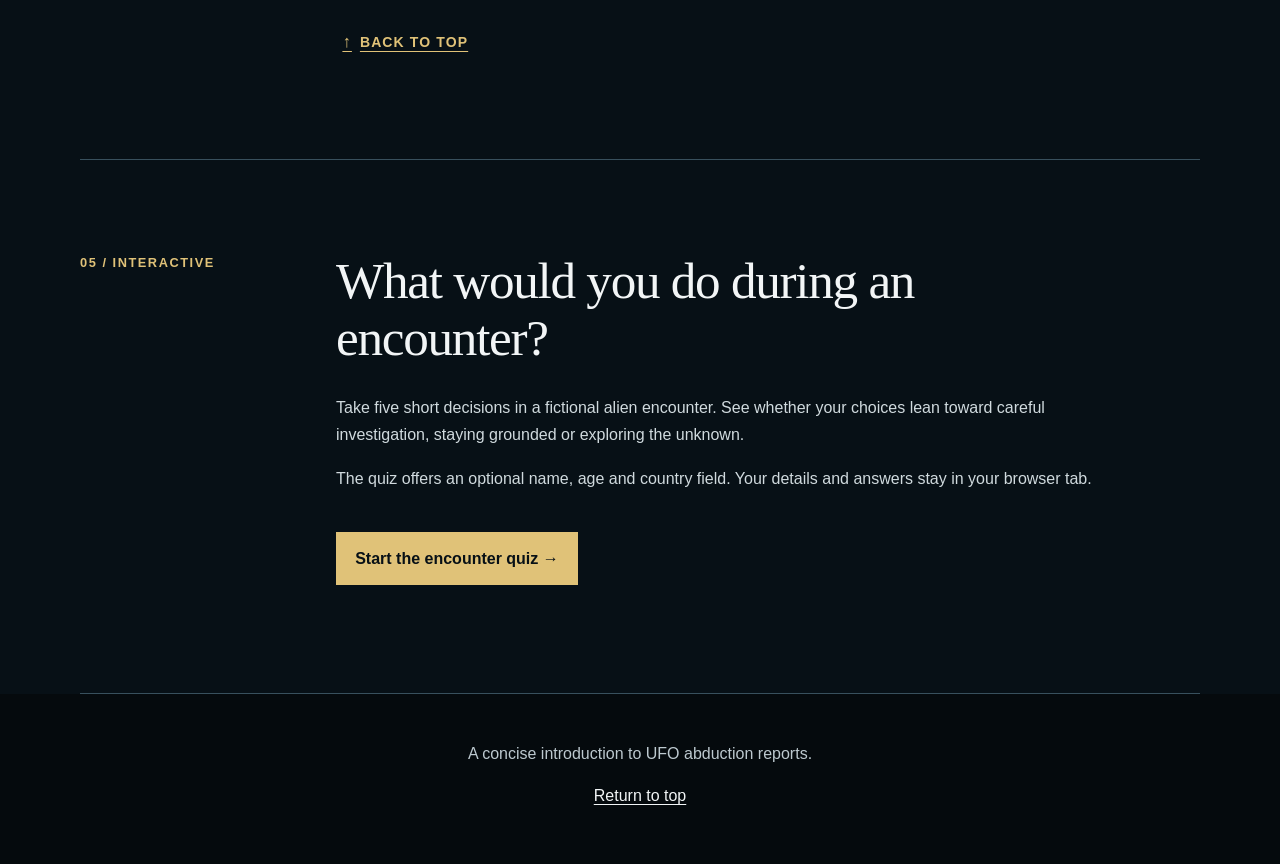
==== commit ec8cb5dc: "Update index.html" ====
--- a/index.html
+++ b/index.html
@@ -1,25 +1,29 @@
 <!DOCTYPE html>
 <html lang="en">
 <head>
-  <meta charset="UTF-8">
-  <meta name="viewport" content="width=device-width, initial-scale=1.0">
-  <meta name="description" content="An introduction to UFO abduction reports, common features, famous cases, and alternative explanations.">
+  <meta charset="utf-8">
+  <meta name="viewport" content="width=device-width, initial-scale=1">
+  <meta name="description" content="An accessible introduction to UFO abduction reports, common features, famous cases and alternative explanations.">
+  <meta name="color-scheme" content="dark">
   <title>UFO Abductions | Reports, Cases and Explanations</title>
   <style>
     :root {
-      --ink: #eaf0f3;
-      --muted: #aab9c3;
+      --ink: #f2f5f6;
+      --muted: #bdc9cf;
       --night: #071016;
+      --header: #09151c;
       --panel: #101d25;
       --panel-light: #172731;
-      --line: #2d414d;
-      --signal: #d6b568;
-      --signal-dark: #715d2d;
-      --paper: #f2f0e9;
-      --paper-ink: #253139;
+      --line: #38505d;
+      --signal: #e0c278;
+      --paper: #f4f1e8;
+      --paper-ink: #202d34;
+      --paper-accent: #6b5726;
+      --content-width: 70rem;
     }
 
     * { box-sizing: border-box; }
+
     html { scroll-behavior: smooth; }
 
     body {
@@ -27,78 +31,104 @@
       background: var(--night);
       color: var(--ink);
       font-family: Arial, Helvetica, sans-serif;
-      font-size: 16px;
+      font-size: 1rem;
       line-height: 1.7;
     }
 
     a { color: inherit; }
-    a:focus-visible { outline: 3px solid var(--signal); outline-offset: 4px; }
+
+    a:focus-visible {
+      border-radius: 0.15rem;
+      outline: 0.2rem solid var(--signal);
+      outline-offset: 0.25rem;
+    }
 
     .skip-link {
-      position: absolute;
-      left: -9999px;
-      top: 12px;
-      padding: 10px 14px;
+      position: fixed;
+      top: 0.75rem;
+      left: 0.75rem;
+      z-index: 100;
+      padding: 0.75rem 1rem;
+      transform: translateY(-200%);
       background: var(--signal);
       color: var(--night);
-      z-index: 10;
-    }
-    .skip-link:focus { left: 12px; }
+      font-weight: 700;
+      text-decoration: none;
+      transition: transform 160ms ease;
+    }
+
+    .skip-link:focus { transform: translateY(0); }
 
     .masthead {
+      background: color-mix(in srgb, var(--header) 94%, transparent);
       border-bottom: 1px solid var(--line);
-      background: #09151c;
     }
 
     .nav-wrap {
-      width: min(1120px, 92%);
-      margin: auto;
-      padding: 18px 0;
-      display: grid;
-      gap: 14px;
+      display: flex;
+      width: min(var(--content-width), 92%);
+      min-height: 4.75rem;
+      margin-inline: auto;
+      align-items: center;
+      justify-content: space-between;
+      gap: 2rem;
     }
 
     .brand {
-      color: var(--ink);
+      padding-block: 0.6rem;
       font-family: Georgia, "Times New Roman", serif;
-      font-size: 1.1rem;
-      font-weight: bold;
-      letter-spacing: .12em;
+      font-size: 1.05rem;
+      font-weight: 700;
+      letter-spacing: 0.12em;
       text-decoration: none;
       text-transform: uppercase;
     }
 
     nav ul {
-      display: grid;
-      grid-template-columns: repeat(2, minmax(0, 1fr));
-      gap: 10px 18px;
+      display: flex;
       margin: 0;
       padding: 0;
+      gap: 0.25rem 1rem;
       list-style: none;
     }
 
     nav a {
+      display: inline-flex;
+      min-height: 2.75rem;
+      padding: 0.65rem 0.5rem;
+      align-items: center;
       color: var(--muted);
-      font-size: .84rem;
-      font-weight: bold;
-      letter-spacing: .05em;
-      text-decoration: none;
+      font-size: 0.875rem;
+      font-weight: 700;
+      letter-spacing: 0.05em;
+      text-decoration: underline;
+      text-decoration-color: transparent;
+      text-underline-offset: 0.35rem;
       text-transform: uppercase;
     }
-    nav a:hover { color: var(--signal); }
+
+    nav a:hover,
+    nav a:focus-visible {
+      color: var(--signal);
+      text-decoration-color: currentColor;
+    }
+
+    main:focus { outline: none; }
 
     .hero {
       position: relative;
-      min-height: 520px;
       display: grid;
+      min-height: 36rem;
+      overflow: hidden;
       align-items: end;
-      overflow: hidden;
       border-bottom: 1px solid var(--line);
       background: #0b151b;
+      isolation: isolate;
     }
 
     .hero img {
       position: absolute;
+      z-index: -2;
       inset: 0;
       width: 100%;
       height: 100%;
@@ -108,231 +138,280 @@
     }
 
     .hero::after {
+      position: absolute;
+      z-index: -1;
+      inset: 0;
+      background: linear-gradient(90deg, rgba(4, 11, 15, 0.96) 0%, rgba(4, 11, 15, 0.68) 55%, rgba(4, 11, 15, 0.28) 100%);
       content: "";
-      position: absolute;
-      inset: 0;
-      background: linear-gradient(0deg, rgba(4,11,15,.96) 0%, rgba(4,11,15,.68) 58%, rgba(4,11,15,.28) 100%);
     }
 
     .hero-content {
-      position: relative;
-      z-index: 1;
-      width: min(1120px, 92%);
-      margin: 0 auto;
-      padding: 72px 0 112px;
+      width: min(var(--content-width), 92%);
+      margin-inline: auto;
+      padding: 7rem 0 5rem;
+    }
+
+    .eyebrow,
+    .section-label,
+    .case-number,
+    .case-meta {
+      font-weight: 700;
+      letter-spacing: 0.12em;
+      text-transform: uppercase;
     }
 
     .eyebrow {
-      margin: 0 0 16px;
+      margin: 0 0 1rem;
       color: var(--signal);
-      font-size: .78rem;
-      font-weight: bold;
-      letter-spacing: .2em;
-      text-transform: uppercase;
+      font-size: 0.875rem;
+    }
+
+    h1,
+    h2,
+    h3 {
+      font-family: Georgia, "Times New Roman", serif;
     }
 
     h1 {
-      max-width: 820px;
+      max-width: 50rem;
       margin: 0;
-      font-family: Georgia, "Times New Roman", serif;
-      font-size: clamp(3.1rem, 15vw, 5rem);
-      font-weight: normal;
-      line-height: .95;
-      letter-spacing: -.04em;
+      font-size: clamp(3.5rem, 9vw, 7rem);
+      font-weight: 400;
+      line-height: 0.94;
+      letter-spacing: -0.04em;
     }
 
     .lede {
-      max-width: 620px;
-      margin: 28px 0 0;
-      color: #d0dae0;
-      font-size: clamp(1.08rem, 2vw, 1.35rem);
+      max-width: 39rem;
+      margin: 1.75rem 0 0;
+      color: #d8e0e4;
+      font-size: clamp(1.1rem, 2vw, 1.35rem);
     }
 
     .hero-credit {
       position: absolute;
       right: 4%;
-      left: 4%;
-      bottom: 24px;
-      z-index: 2;
-      color: #a9b5bc;
-      font-size: .72rem;
-    }
-    .hero-credit a:hover { color: #fff; }
-
-    main { width: min(1120px, 92%); margin: auto; }
+      bottom: 1.25rem;
+      color: var(--muted);
+      font-size: 0.8rem;
+    }
+
+    .hero-credit a,
+    footer a { text-underline-offset: 0.2rem; }
+
+    .hero-credit a:hover,
+    .hero-credit a:focus-visible,
+    footer a:hover,
+    footer a:focus-visible { color: #fff; }
+
+    .content-shell {
+      width: min(var(--content-width), 92%);
+      margin-inline: auto;
+    }
 
     .section {
       display: grid;
-      grid-template-columns: minmax(0, 1fr);
-      gap: 18px;
-      padding: 64px 0;
+      padding: 5.75rem 0;
+      grid-template-columns: 12rem minmax(0, 1fr);
+      gap: 4rem;
       border-bottom: 1px solid var(--line);
-      scroll-margin-top: 20px;
+      scroll-margin-top: 1.25rem;
     }
 
     .section-label {
       color: var(--signal);
-      font-size: .76rem;
-      font-weight: bold;
-      letter-spacing: .18em;
-      text-transform: uppercase;
+      font-size: 0.8rem;
     }
 
     h2 {
-      max-width: 760px;
-      margin: 0 0 30px;
-      font-family: Georgia, "Times New Roman", serif;
-      font-size: clamp(2rem, 4vw, 3.4rem);
-      font-weight: normal;
+      max-width: 48rem;
+      margin: 0 0 1.75rem;
+      font-size: clamp(2.1rem, 4vw, 3.4rem);
+      font-weight: 400;
       line-height: 1.12;
-      letter-spacing: -.025em;
-    }
-
-    .copy { max-width: 780px; color: #c4cfd5; }
+      letter-spacing: -0.025em;
+    }
+
+    .copy {
+      max-width: 49rem;
+      color: #d0dade;
+    }
+
     .copy p:first-child { margin-top: 0; }
     .copy p:last-child { margin-bottom: 0; }
     .copy strong { color: #fff; }
 
     .back-top {
       display: inline-flex;
+      min-height: 2.75rem;
+      margin-top: 1.75rem;
+      padding: 0.6rem 0.4rem;
       align-items: center;
-      gap: 8px;
-      margin-top: 28px;
+      gap: 0.5rem;
       color: var(--signal);
-      font-size: .76rem;
-      font-weight: bold;
-      letter-spacing: .1em;
-      text-decoration: none;
+      font-size: 0.875rem;
+      font-weight: 700;
+      letter-spacing: 0.08em;
+      text-underline-offset: 0.25rem;
       text-transform: uppercase;
     }
-    .back-top::before { content: "↑"; font-size: 1rem; }
-    .back-top:hover { color: #fff; }
+
+    .back-top::before {
+      content: "↑";
+      font-size: 1.05rem;
+    }
+
+    .back-top:hover,
+    .back-top:focus-visible { color: #fff; }
+
+    .quiz-link { display: inline-block; margin-top: 1.5rem; padding: 0.8rem 1.2rem; background: var(--signal); color: var(--night); font-weight: 700; text-decoration: none; }
+    .quiz-link:hover, .quiz-link:focus-visible { background: #fff; }
 
     .feature-grid {
       display: grid;
-      grid-template-columns: minmax(0, 1fr);
+      overflow: hidden;
+      grid-template-columns: repeat(2, minmax(0, 1fr));
       gap: 1px;
-      overflow: hidden;
       border: 1px solid var(--line);
       background: var(--line);
     }
 
     .feature-grid article {
-      min-height: 150px;
-      padding: 28px;
+      min-height: 9.75rem;
+      padding: 1.75rem;
       background: var(--panel);
     }
 
-    .feature-grid strong {
-      display: block;
-      margin-bottom: 6px;
+    .feature-grid h3 {
+      margin: 0 0 0.4rem;
       color: var(--ink);
-      font-family: Georgia, "Times New Roman", serif;
-      font-size: 1.2rem;
-    }
-    .feature-grid p { margin: 0; color: var(--muted); }
+      font-size: 1.25rem;
+      line-height: 1.3;
+    }
+
+    .feature-grid p {
+      margin: 0;
+      color: var(--muted);
+    }
 
     .cases-section { display: block; }
-    .cases-heading {
-      display: grid;
-      gap: 18px;
-      margin-bottom: 34px;
-    }
+
+    .cases-heading { margin-bottom: 2rem; }
     .cases-heading h2 { margin-bottom: 0; }
 
     .case-grid {
       display: grid;
-      grid-template-columns: minmax(0, 1fr);
-      gap: 18px;
+      grid-template-columns: repeat(3, minmax(0, 1fr));
+      gap: 1.1rem;
     }
 
     .case-card {
-      position: relative;
-      padding: 25px;
+      min-height: 26rem;
+      padding: 2rem;
       background: var(--panel);
       border: 1px solid var(--line);
     }
-    .case-card:nth-child(2) { background: var(--paper); color: var(--paper-ink); }
+
+    .case-card:nth-child(2) {
+      background: var(--paper);
+      color: var(--paper-ink);
+    }
+
     .case-number {
       display: block;
-      margin-bottom: 28px;
+      margin-bottom: 3.25rem;
       color: var(--signal);
-      font-size: .8rem;
-      font-weight: bold;
-      letter-spacing: .14em;
-    }
-    .case-card:nth-child(2) .case-number { color: var(--signal-dark); }
+      font-size: 0.8rem;
+    }
+
+    .case-card:nth-child(2) .case-number,
+    .case-card:nth-child(2) .case-meta { color: var(--paper-accent); }
+
     .case-card h3 {
-      margin: 0 0 6px;
-      font-family: Georgia, "Times New Roman", serif;
+      margin: 0 0 0.4rem;
       font-size: 1.7rem;
       line-height: 1.15;
     }
+
     .case-meta {
-      margin: 0 0 24px;
+      margin: 0 0 1.5rem;
       color: var(--signal);
-      font-size: .75rem;
-      font-weight: bold;
-      letter-spacing: .08em;
-      text-transform: uppercase;
-    }
-    .case-card:nth-child(2) .case-meta { color: var(--signal-dark); }
+      font-size: 0.8rem;
+    }
+
     .case-card p:last-child { margin-bottom: 0; }
 
     .balance {
-      padding: 25px;
-      border-left: 4px solid var(--signal);
+      padding: 2.25rem;
+      border-left: 0.3rem solid var(--signal);
       background: var(--panel-light);
     }
 
     footer {
-      padding: 42px 4%;
+      padding: 2.5rem 4%;
+      background: #050a0d;
+      color: var(--muted);
       text-align: center;
-      color: var(--muted);
-      background: #050a0d;
-    }
-    footer p { margin: 5px 0; }
-    footer a { color: var(--ink); }
-
-    /* Tablet: enhance the mobile layout with additional grid columns. */
-    @media (min-width: 600px) {
+    }
+
+    footer p { margin: 0.4rem 0; }
+
+    footer a {
+      display: inline-flex;
+      min-height: 2.75rem;
+      padding: 0.5rem;
+      align-items: center;
+      color: var(--ink);
+    }
+
+    @media (max-width: 52rem) {
       .nav-wrap {
-        min-height: 72px;
-        grid-template-columns: auto 1fr;
-        align-items: center;
-        gap: 24px;
+        padding: 1rem 0;
+        align-items: flex-start;
+        flex-direction: column;
+        gap: 0.35rem;
       }
 
-      nav { justify-self: end; }
-      nav ul { grid-template-columns: repeat(4, auto); gap: 24px; }
-      .hero-credit { left: auto; }
-      .feature-grid { grid-template-columns: repeat(2, minmax(0, 1fr)); }
-      .case-card, .balance { padding: 34px; }
-    }
-
-    /* Desktop: use the full editorial grid and three-column case layout. */
-    @media (min-width: 821px) {
-      .hero { min-height: 620px; }
-      .hero::after {
-        background: linear-gradient(90deg, rgba(4,11,15,.94) 0%, rgba(4,11,15,.62) 52%, rgba(4,11,15,.18) 100%);
+      nav ul { flex-wrap: wrap; }
+      .hero { min-height: 32rem; }
+
+      .section {
+        padding: 4.25rem 0;
+        grid-template-columns: 1fr;
+        gap: 1rem;
       }
-      .hero-content { padding: 100px 0 84px; }
-      h1 { font-size: clamp(4.5rem, 8vw, 7rem); }
-      .section {
-        grid-template-columns: 210px minmax(0, 1fr);
-        gap: 64px;
-        padding: 96px 0;
-      }
-      .cases-section { grid-template-columns: minmax(0, 1fr); }
-      .case-grid { grid-template-columns: repeat(3, minmax(0, 1fr)); }
-      .case-card { min-height: 420px; }
-      .case-number { margin-bottom: 54px; }
-      .balance { padding: 38px; }
+
+      .case-grid { grid-template-columns: 1fr; }
+      .case-card { min-height: auto; }
+      .case-number { margin-bottom: 1.75rem; }
+    }
+
+    @media (max-width: 35rem) {
+      nav { width: 100%; }
+      nav ul { display: grid; grid-template-columns: 1fr 1fr; }
+      nav a { width: 100%; }
+      h1 { font-size: clamp(3rem, 17vw, 4.5rem); }
+      .hero-content { padding-bottom: 6.5rem; }
+      .hero-credit { right: 4%; left: 4%; }
+      .feature-grid { grid-template-columns: 1fr; }
+      .feature-grid article { min-height: auto; }
+      .case-card, .balance { padding: 1.5rem; }
+    }
+
+    @media (prefers-reduced-motion: reduce) {
+      html { scroll-behavior: auto; }
+      .skip-link { transition: none; }
+    }
+
+    @media (forced-colors: active) {
+      .hero img { opacity: 0.25; }
+      .hero::after { display: none; }
+      .case-card, .feature-grid article, .balance { border: 1px solid CanvasText; }
     }
   </style>
 </head>
 <body>
-  <a class="skip-link" href="#content">Skip to content</a>
+  <a class="skip-link" href="#content">Skip to main content</a>
 
   <header class="masthead" id="top">
     <div class="nav-wrap">
@@ -343,95 +422,108 @@
           <li><a href="#features">Reports</a></li>
           <li><a href="#cases">Cases</a></li>
           <li><a href="#skepticism">Explanations</a></li>
+          <li><a href="alien-encounter-quiz.html">Encounter quiz</a></li>
         </ul>
       </nav>
     </div>
   </header>
 
-  <section class="hero" aria-labelledby="page-title">
-    <img src="https://commons.wikimedia.org/wiki/Special:Redirect/file/Flying%20Saucer%20-%20NARA%20NAID%20303938034%20cropped.png" alt="Historic monochrome photograph of a disc-shaped object described as a flying saucer">
-    <div class="hero-content">
-      <p class="eyebrow">Claims · Encounters · Explanations</p>
-      <h1 id="page-title">UFO<br>Abductions</h1>
-      <p class="lede">Strange lights. Missing time. Unexplained encounters—and the alternative explanations behind one of modern culture's most enduring mysteries.</p>
+  <main id="content" tabindex="-1">
+    <section class="hero" aria-labelledby="page-title">
+      <img src="https://commons.wikimedia.org/wiki/Special:Redirect/file/Flying%20Saucer%20-%20NARA%20NAID%20303938034%20cropped.png" alt="Historic monochrome photograph of a disc-shaped object described as a flying saucer">
+      <div class="hero-content">
+        <p class="eyebrow">Claims · Encounters · Explanations</p>
+        <h1 id="page-title">UFO<br>Abductions</h1>
+        <p class="lede">Strange lights. Missing time. Unexplained encounters—and the alternative explanations behind one of modern culture's most enduring mysteries.</p>
+      </div>
+      <small class="hero-credit">U.S. National Archives · Public domain · <a href="https://commons.wikimedia.org/wiki/File:Flying_Saucer_-_NARA_NAID_303938034_cropped.png">Image details</a></small>
+    </section>
+
+    <div class="content-shell">
+      <section class="section" id="overview" aria-labelledby="overview-title">
+        <div class="section-label" aria-hidden="true">01 / Overview</div>
+        <div>
+          <h2 id="overview-title">What are UFO abductions?</h2>
+          <div class="copy">
+            <p>UFO abductions, also called alien abductions, refer to claims that people have been taken against their will by non-human beings, usually associated with unidentified flying objects. Reports often describe being lifted into a craft, examined and then returned with little or no memory of the event.</p>
+            <p>These stories have been told for decades and form a major part of modern UFO lore, although <strong>mainstream science has not confirmed any of them</strong>.</p>
+          </div>
+          <a class="back-top" href="#top">Back to top</a>
+        </div>
+      </section>
+
+      <section class="section" id="features" aria-labelledby="features-title">
+        <div class="section-label" aria-hidden="true">02 / Reports</div>
+        <div>
+          <h2 id="features-title">Common features reported</h2>
+          <div class="feature-grid">
+            <article><h3>Missing time</h3><p>Hours that cannot be accounted for.</p></article>
+            <article><h3>Unusual lights</h3><p>Bright lights or unusual craft in the sky.</p></article>
+            <article><h3>Physical sensation</h3><p>Feelings of paralysis or being watched.</p></article>
+            <article><h3>Examinations</h3><p>Medical-style examinations by small beings.</p></article>
+            <article><h3>Physical traces</h3><p>Strange marks, scars or reported implants afterward.</p></article>
+            <article><h3>Recovered memories</h3><p>Vivid dreams or memories recalled under hypnosis.</p></article>
+          </div>
+          <a class="back-top" href="#top">Back to top</a>
+        </div>
+      </section>
+
+      <section class="section cases-section" id="cases" aria-labelledby="cases-title">
+        <div class="cases-heading">
+          <div class="section-label" aria-hidden="true">03 / Case files</div>
+          <h2 id="cases-title">Famous cases</h2>
+        </div>
+        <div class="case-grid">
+          <article class="case-card">
+            <span class="case-number" aria-hidden="true">Case 001</span>
+            <h3>Betty &amp; Barney Hill</h3>
+            <p class="case-meta">1961 · New Hampshire</p>
+            <p>One of the earliest and best-known abduction reports. The couple claimed they were stopped on a New Hampshire highway, taken aboard a craft and examined. Their story helped popularise many of the classic abduction details still told today.</p>
+          </article>
+          <article class="case-card">
+            <span class="case-number" aria-hidden="true">Case 002</span>
+            <h3>Travis Walton</h3>
+            <p class="case-meta">1975 · Arizona</p>
+            <p>An Arizona logger who said he was struck by a beam of light and taken for several days. His coworkers reported seeing the craft. The case later inspired the film <cite>Fire in the Sky</cite>.</p>
+          </article>
+          <article class="case-card">
+            <span class="case-number" aria-hidden="true">Case 003</span>
+            <h3>Allagash Abductions</h3>
+            <p class="case-meta">1976 · Maine</p>
+            <p>Four friends on a canoe trip in Maine claimed they were taken from their campsite. All four later described similar experiences under hypnosis.</p>
+          </article>
+        </div>
+        <a class="back-top" href="#top">Back to top</a>
+      </section>
+
+      <section class="section" id="skepticism" aria-labelledby="skepticism-title">
+        <div class="section-label" aria-hidden="true">04 / Perspective</div>
+        <div>
+          <h2 id="skepticism-title">Scepticism and alternative views</h2>
+          <div class="copy balance">
+            <p>Many researchers point to <strong>sleep paralysis, false memories, cultural influence and the power of suggestion</strong>—especially under hypnosis—as more likely explanations. No physical evidence accepted by the scientific community has confirmed that abductions by extraterrestrials have occurred.</p>
+            <p>Still, the stories continue to fascinate people and remain a major theme in books, documentaries and popular culture.</p>
+          </div>
+          <a class="back-top" href="#top">Back to top</a>
+        </div>
+      </section>
+
+      <section class="section" id="quiz" aria-labelledby="quiz-title">
+        <div class="section-label" aria-hidden="true">05 / Interactive</div>
+        <div>
+          <h2 id="quiz-title">What would you do during an encounter?</h2>
+          <div class="copy">
+            <p>Take five short decisions in a fictional alien encounter. See whether your choices lean toward careful investigation, staying grounded or exploring the unknown.</p>
+            <p>The quiz offers an optional name, age and country field. Your details and answers stay in your browser tab.</p>
+          </div>
+          <p><a class="quiz-link" href="alien-encounter-quiz.html">Start the encounter quiz →</a></p>
+        </div>
+      </section>
     </div>
-    <small class="hero-credit">U.S. National Archives · Public domain · <a href="https://commons.wikimedia.org/wiki/File:Flying_Saucer_-_NARA_NAID_303938034_cropped.png">Image details</a></small>
-  </section>
-
-  <main id="content">
-    <section class="section" id="overview">
-      <div class="section-label">01 / Overview</div>
-      <div>
-        <h2>What are UFO abductions?</h2>
-        <div class="copy">
-          <p>UFO abductions (also called alien abductions) refer to claims that people have been taken against their will by non-human beings, usually associated with unidentified flying objects. Reports often describe being lifted into a craft, examined, and then returned with little or no memory of the event.</p>
-          <p>These stories have been told for decades and form a major part of modern UFO lore, even though <strong>mainstream science has not confirmed any of them</strong>.</p>
-        </div>
-        <a class="back-top" href="#top" aria-label="Back to the top of the page">Back to top</a>
-      </div>
-    </section>
-
-    <section class="section" id="features">
-      <div class="section-label">02 / Reports</div>
-      <div>
-        <h2>Common features reported</h2>
-        <div class="feature-grid">
-          <article><strong>Missing time</strong><p>Hours that cannot be accounted for.</p></article>
-          <article><strong>Unusual lights</strong><p>Bright lights or unusual craft in the sky.</p></article>
-          <article><strong>Physical sensation</strong><p>Feelings of paralysis or being watched.</p></article>
-          <article><strong>Examinations</strong><p>Medical-style examinations by small beings.</p></article>
-          <article><strong>Physical traces</strong><p>Strange marks, scars, or implants afterward.</p></article>
-          <article><strong>Recovered memories</strong><p>Vivid dreams or memories recalled under hypnosis.</p></article>
-        </div>
-        <a class="back-top" href="#top" aria-label="Back to the top of the page">Back to top</a>
-      </div>
-    </section>
-
-    <section class="section cases-section" id="cases">
-      <div class="cases-heading">
-        <div>
-          <div class="section-label">03 / Case files</div>
-          <h2>Famous cases</h2>
-        </div>
-      </div>
-      <div class="case-grid">
-        <article class="case-card">
-          <span class="case-number">CASE 001</span>
-          <h3>Betty &amp; Barney Hill</h3>
-          <p class="case-meta">1961 · New Hampshire</p>
-          <p>One of the earliest and best-known abduction reports. The couple claimed they were stopped on a New Hampshire highway, taken aboard a craft, and examined. Their story helped popularize many of the classic abduction details still told today.</p>
-        </article>
-        <article class="case-card">
-          <span class="case-number">CASE 002</span>
-          <h3>Travis Walton</h3>
-          <p class="case-meta">1975 · Arizona</p>
-          <p>A logger in Arizona who said he was struck by a beam of light and taken for several days. His coworkers reported seeing the craft. The case later inspired the film <em>Fire in the Sky</em>.</p>
-        </article>
-        <article class="case-card">
-          <span class="case-number">CASE 003</span>
-          <h3>Allagash Abductions</h3>
-          <p class="case-meta">1976 · Maine</p>
-          <p>Four friends on a canoe trip in Maine claimed they were taken from their campsite. All four later described similar experiences under hypnosis.</p>
-        </article>
-      </div>
-      <a class="back-top" href="#top" aria-label="Back to the top of the page">Back to top</a>
-    </section>
-
-    <section class="section" id="skepticism">
-      <div class="section-label">04 / Perspective</div>
-      <div>
-        <h2>Skepticism &amp; alternative views</h2>
-        <div class="copy balance">
-          <p>Many researchers point to <strong>sleep paralysis, false memories, cultural influence, and the power of suggestion</strong>—especially under hypnosis—as more likely explanations. No physical evidence accepted by the scientific community has ever confirmed that abductions by extraterrestrials have occurred.</p>
-          <p>Still, the stories continue to fascinate people and remain a major theme in books, documentaries, and popular culture.</p>
-        </div>
-        <a class="back-top" href="#top" aria-label="Back to the top of the page">Back to top</a>
-      </div>
-    </section>
   </main>
 
   <footer>
-    <p>A simple page about UFO abduction reports · For entertainment &amp; curiosity</p>
+    <p>A concise introduction to UFO abduction reports.</p>
     <p><a href="#top">Return to top</a></p>
   </footer>
 </body>
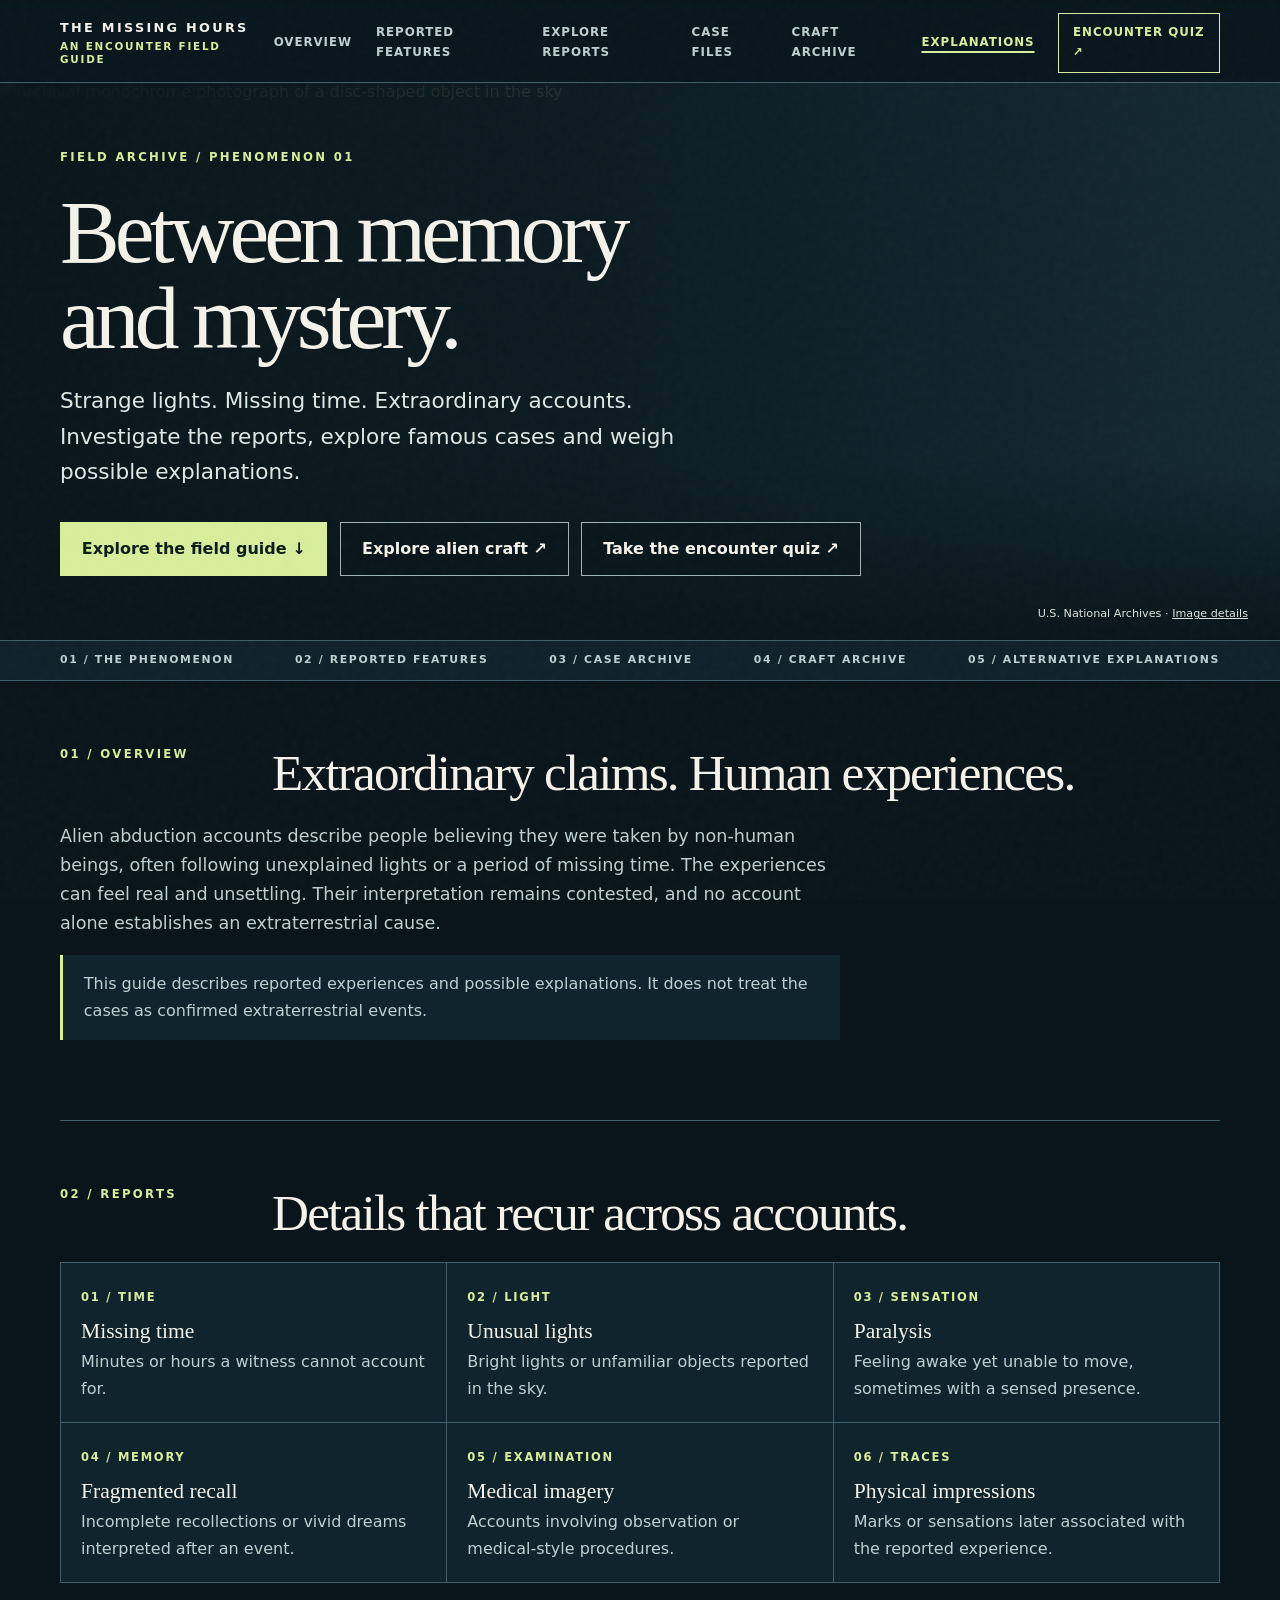
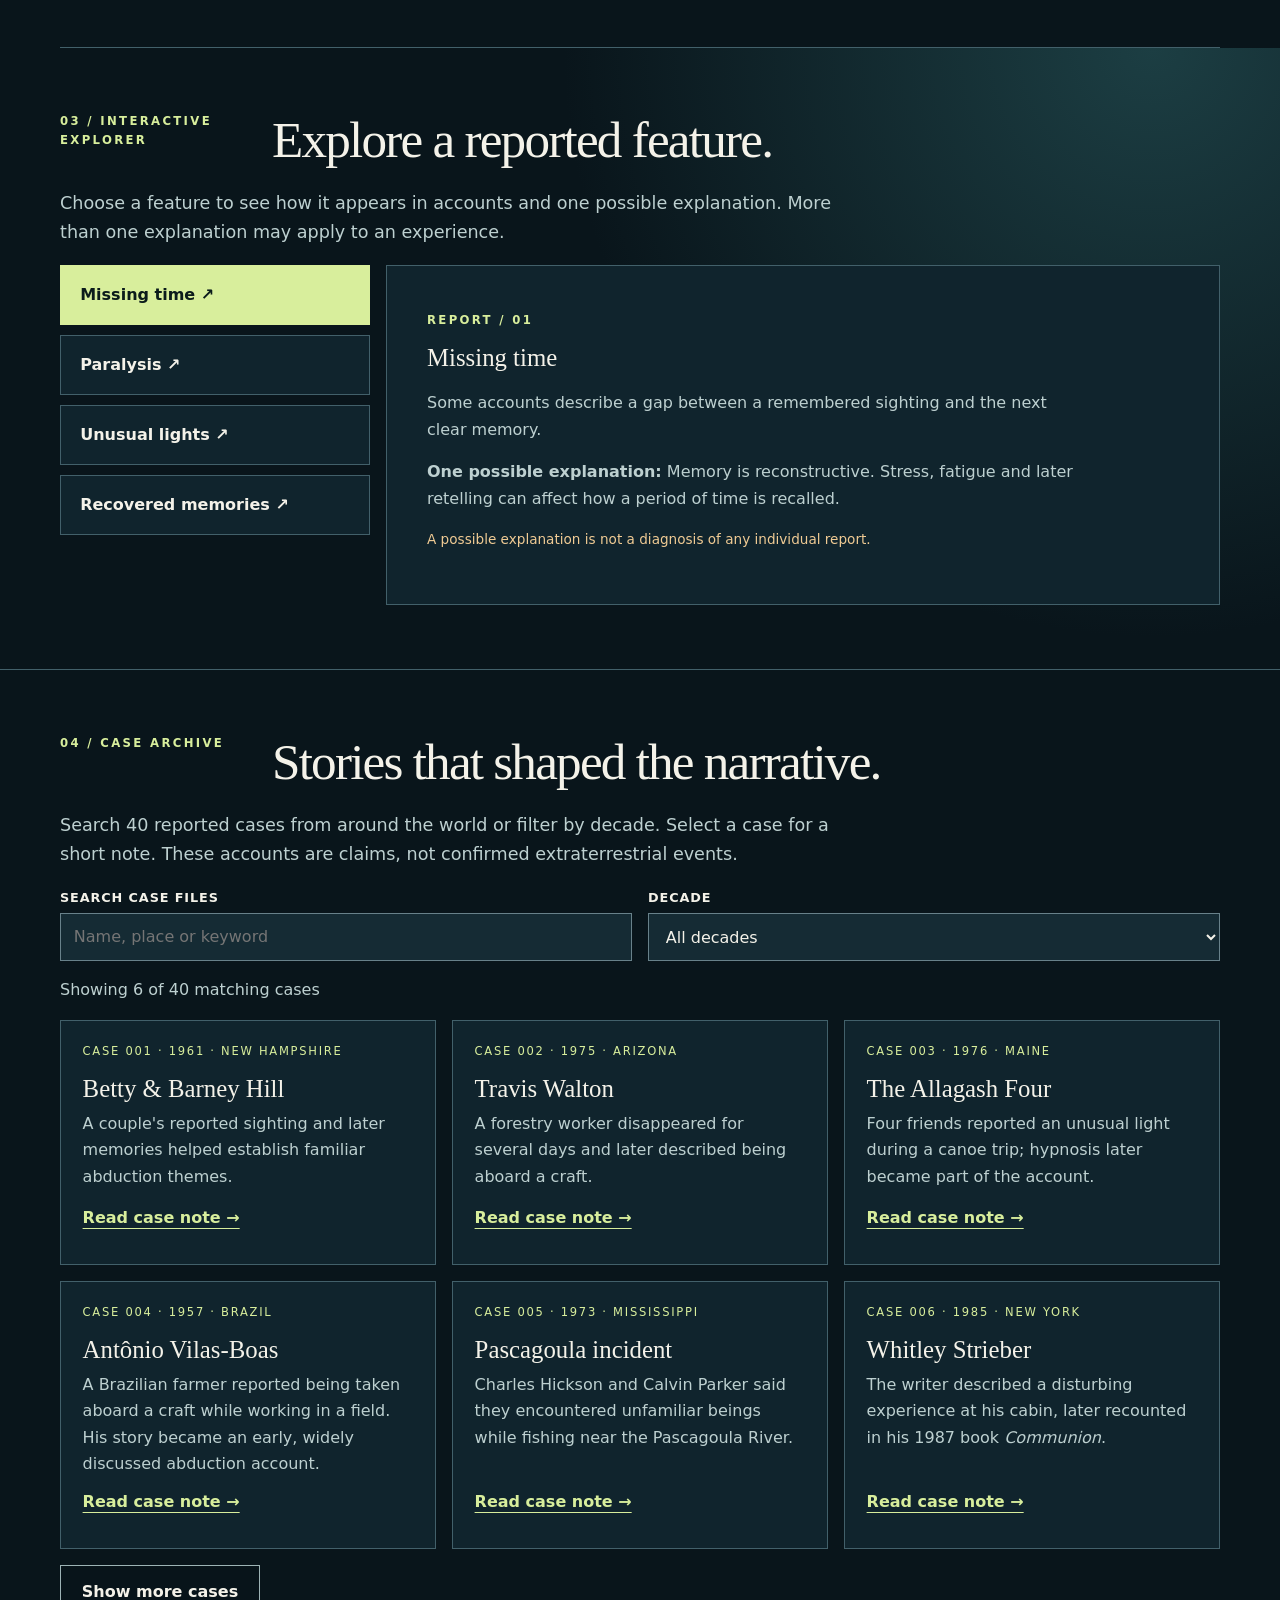
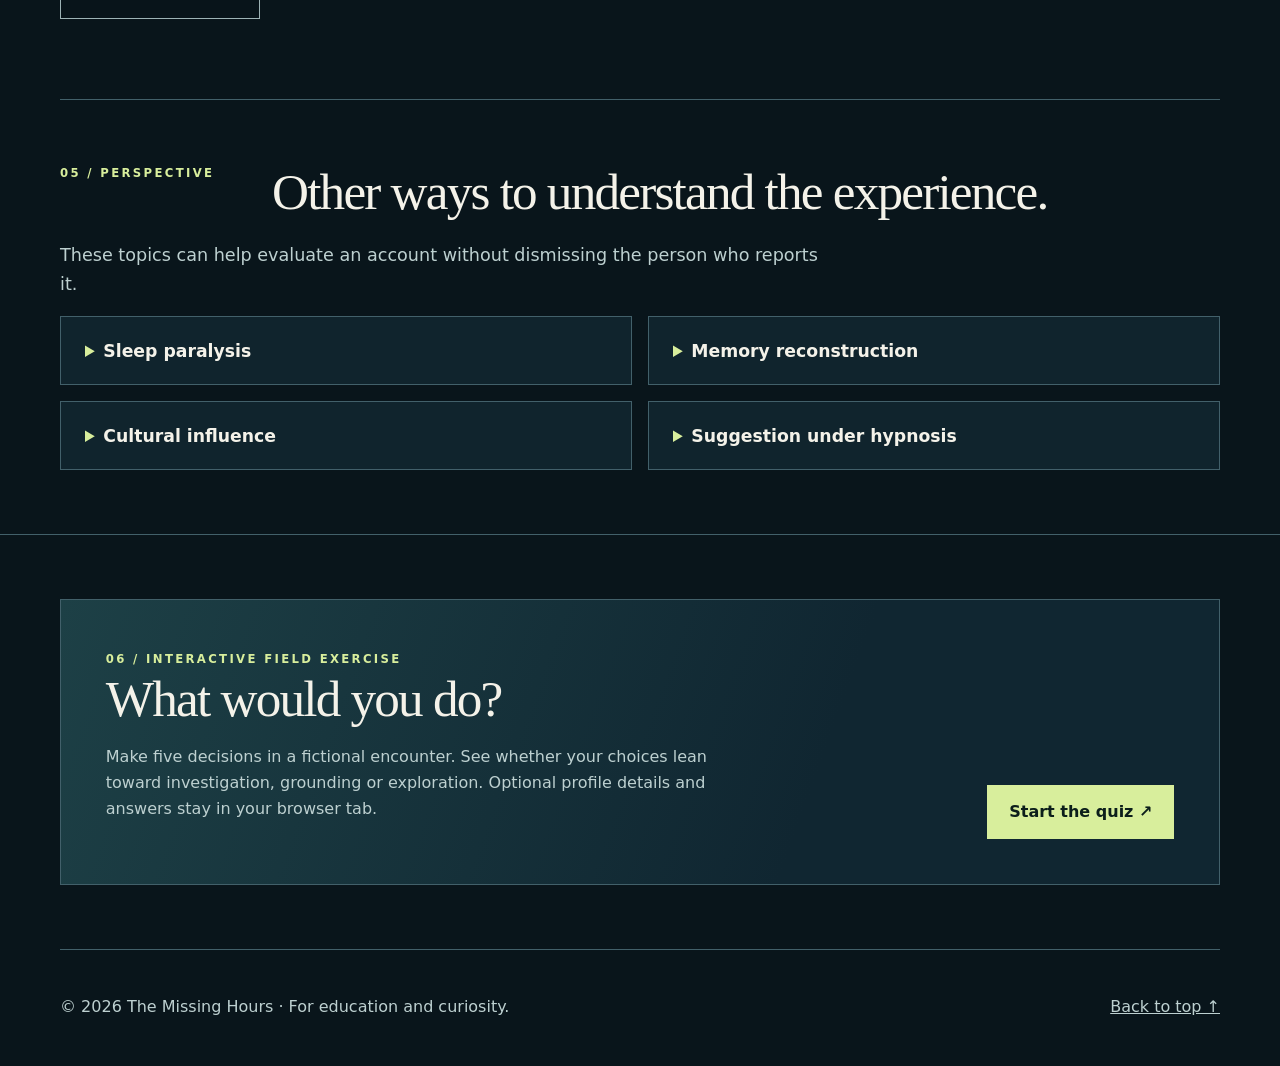
==== commit 115eb16b: "Add files via upload" ====
--- a/index.html
+++ b/index.html
@@ -1,530 +1,1887 @@
-<!DOCTYPE html>
+<!doctype html>
 <html lang="en">
-<head>
-  <meta charset="utf-8">
-  <meta name="viewport" content="width=device-width, initial-scale=1">
-  <meta name="description" content="An accessible introduction to UFO abduction reports, common features, famous cases and alternative explanations.">
-  <meta name="color-scheme" content="dark">
-  <title>UFO Abductions | Reports, Cases and Explanations</title>
-  <style>
-    :root {
-      --ink: #f2f5f6;
-      --muted: #bdc9cf;
-      --night: #071016;
-      --header: #09151c;
-      --panel: #101d25;
-      --panel-light: #172731;
-      --line: #38505d;
-      --signal: #e0c278;
-      --paper: #f4f1e8;
-      --paper-ink: #202d34;
-      --paper-accent: #6b5726;
-      --content-width: 70rem;
-    }
+  <head>
+    <meta charset="utf-8" />
+    <meta name="viewport" content="width=device-width,initial-scale=1" />
+    <meta
+      name="description"
+      content="An interactive field guide to alien abduction reports, famous cases and grounded explanations."
+    />
+    <meta name="theme-color" content="#09151b" />
+    <title>The Missing Hours | Interactive Encounter Field Guide</title>
+    <style>
+      :root {
+        --bg: #09151b;
+        --surface: #10242d;
+        --surface2: #16313a;
+        --ink: #f4f2e9;
+        --muted: #bdd0d0;
+        --line: #42606a;
+        --accent: #d8ee9c;
+        --gold: #f0cb94;
+        --max: 1160px;
+        color-scheme: dark;
+      }
+      * {
+        box-sizing: border-box;
+      }
+      html {
+        scroll-behavior: smooth;
+      }
+      body {
+        margin: 0;
+        background: var(--bg);
+        color: var(--ink);
+        font:
+          1rem/1.65 system-ui,
+          -apple-system,
+          Segoe UI,
+          sans-serif;
+      }
+      body::before {
+        content: "";
+        position: fixed;
+        inset: 0;
+        z-index: 20;
+        pointer-events: none;
+        opacity: 0.11;
+        background-image: url('data:image/svg+xml,%3Csvg viewBox="0 0 180 180" xmlns="http://www.w3.org/2000/svg"%3E%3Cfilter id="n"%3E%3CfeTurbulence type="fractalNoise" baseFrequency=".7" numOctaves="2" stitchTiles="stitch"/%3E%3C/filter%3E%3Crect width="100%25" height="100%25" filter="url(%23n)" opacity=".22"/%3E%3C/svg%3E');
+      }
+      a {
+        color: inherit;
+      }
+      button,
+      input,
+      select {
+        font: inherit;
+      }
+      button {
+        cursor: pointer;
+      }
+      a:focus-visible,
+      button:focus-visible,
+      input:focus-visible,
+      select:focus-visible,
+      summary:focus-visible {
+        outline: 3px solid var(--accent);
+        outline-offset: 3px;
+      }
+      .wrap {
+        width: min(var(--max), calc(100% - 2.5rem));
+        margin-inline: auto;
+      }
+      .skip {
+        position: absolute;
+        left: 1rem;
+        top: -5rem;
+        background: var(--accent);
+        color: #08171a;
+        padding: 0.6rem 1rem;
+        z-index: 50;
+      }
+      .skip:focus {
+        top: 1rem;
+      }
+      .progress {
+        height: 4px;
+        position: fixed;
+        top: 0;
+        left: 0;
+        width: 0;
+        background: var(--accent);
+        z-index: 30;
+      }
+      .mast {
+        background: #09171ef2;
+        border-bottom: 1px solid var(--line);
+        position: relative;
+        z-index: 10;
+      }
+      .nav {
+        min-height: 78px;
+        display: flex;
+        align-items: center;
+        justify-content: space-between;
+        gap: 1rem;
+      }
+      .brand {
+        text-decoration: none;
+        text-transform: uppercase;
+        font-weight: 900;
+        font-size: 0.8rem;
+        letter-spacing: 0.18em;
+        line-height: 1.25;
+      }
+      .brand small {
+        display: block;
+        color: var(--accent);
+        font-size: 0.65rem;
+        font-weight: 600;
+        letter-spacing: 0.17em;
+        margin-top: 0.2rem;
+      }
+      .menu {
+        display: flex;
+        align-items: center;
+        gap: clamp(0.7rem, 2vw, 1.5rem);
+      }
+      .menu a {
+        color: var(--muted);
+        text-decoration: none;
+        text-transform: uppercase;
+        font-size: 0.74rem;
+        font-weight: 800;
+        letter-spacing: 0.08em;
+      }
+      .menu a:hover,
+      .menu a[aria-current="location"] {
+        color: var(--accent);
+      }
+      .menu a[aria-current="location"] {
+        text-decoration: underline;
+        text-decoration-thickness: 2px;
+        text-underline-offset: 0.45em;
+      }
+      .menu .nav-quiz {
+        border: 1px solid var(--accent);
+        padding: 0.58rem 0.85rem;
+        color: var(--accent);
+      }
+      .menu-toggle {
+        display: none;
+        color: var(--ink);
+        background: transparent;
+        border: 1px solid var(--line);
+        padding: 0.5rem 0.8rem;
+      }
+      .hero {
+        position: relative;
+        min-height: min(770px, 88vh);
+        display: flex;
+        align-items: center;
+        overflow: hidden;
+        background: #173038;
+      }
+      .hero img {
+        position: absolute;
+        inset: 0;
+        width: 100%;
+        height: 100%;
+        object-fit: cover;
+        filter: grayscale(1) sepia(0.2) brightness(0.54);
+      }
+      .hero::after {
+        content: "";
+        position: absolute;
+        inset: 0;
+        background:
+          linear-gradient(90deg, #09151bf5 5%, #09151bc4 47%, #09151b3a 100%),
+          linear-gradient(0deg, #09151b, transparent 32%);
+      }
+      .hero .wrap {
+        position: relative;
+        padding: 6rem 0;
+        z-index: 1;
+      }
+      .eyebrow,
+      .kicker {
+        font-weight: 850;
+        font-size: 0.73rem;
+        letter-spacing: 0.2em;
+        text-transform: uppercase;
+        color: var(--accent);
+      }
+      h1,
+      h2,
+      h3 {
+        font-family: Georgia, serif;
+        font-weight: 400;
+      }
+      h1 {
+        font-size: clamp(3.5rem, 9vw, 8rem);
+        line-height: 0.96;
+        letter-spacing: -0.055em;
+        max-width: 12ch;
+        margin: 1.25rem 0;
+      }
+      h2 {
+        font-size: clamp(2.2rem, 5vw, 4.4rem);
+        line-height: 1.1;
+        letter-spacing: -0.035em;
+        margin: 0;
+      }
+      h3 {
+        font-size: 1.55rem;
+        line-height: 1.25;
+      }
+      .hero p {
+        max-width: 630px;
+        color: #e0e8e5;
+        font-size: clamp(1.1rem, 2vw, 1.35rem);
+      }
+      .actions {
+        display: flex;
+        flex-wrap: wrap;
+        gap: 0.8rem;
+        margin-top: 2rem;
+      }
+      .button {
+        display: inline-flex;
+        align-items: center;
+        justify-content: center;
+        text-align: center;
+        min-height: 48px;
+        padding: 0.8rem 1.3rem;
+        border: 1px solid var(--accent);
+        background: var(--accent);
+        color: #0c1e1b;
+        text-decoration: none;
+        font-weight: 850;
+      }
+      .button:hover {
+        background: #ecffbd;
+      }
+      .button.secondary {
+        background: #09151b80;
+        color: var(--ink);
+        border-color: #9db3b5;
+      }
+      .button.secondary:hover {
+        background: var(--surface2);
+      }
+      .credit {
+        position: absolute;
+        bottom: 1rem;
+        right: 2rem;
+        z-index: 2;
+        color: #e0e4df;
+        font-size: 0.7rem;
+      }
+      .strip {
+        background: #10212a;
+        border-block: 1px solid var(--line);
+      }
+      .strip .wrap {
+        display: flex;
+        flex-wrap: wrap;
+        justify-content: space-between;
+        gap: 1rem;
+        padding: 1.1rem 0;
+      }
+      .strip span {
+        color: var(--muted);
+        font-size: 0.68rem;
+        font-weight: 750;
+        letter-spacing: 0.15em;
+        text-transform: uppercase;
+      }
+      .section {
+        padding: clamp(4rem, 8vw, 7rem) 0;
+        border-bottom: 1px solid var(--line);
+        scroll-margin-top: 2rem;
+      }
+      .heading {
+        display: grid;
+        grid-template-columns: 180px minmax(0, 1fr);
+        gap: 2rem;
+        margin-bottom: 2.2rem;
+      }
+      .intro {
+        max-width: 780px;
+        font-size: 1.1rem;
+        color: var(--muted);
+      }
+      .note {
+        border-left: 3px solid var(--accent);
+        padding: 1rem 1.3rem;
+        background: var(--surface);
+        max-width: 780px;
+        color: var(--muted);
+      }
+      .features {
+        display: grid;
+        grid-template-columns: repeat(3, minmax(0, 1fr));
+        gap: 1px;
+        border: 1px solid var(--line);
+        background: var(--line);
+      }
+      .feature {
+        background: var(--surface);
+        padding: 1.8rem;
+        min-height: 205px;
+      }
+      .feature b,
+      .case .id {
+        color: var(--accent);
+        font-size: 0.72rem;
+        letter-spacing: 0.15em;
+      }
+      .feature h3 {
+        margin: 1.2rem 0 0.4rem;
+      }
+      .feature p,
+      .case p {
+        margin: 0;
+        color: var(--muted);
+      }
+      .explorer {
+        background:
+          radial-gradient(circle at 90% 0, #1c3e43, transparent 45%), var(--bg);
+      }
+      .explorer-grid {
+        display: grid;
+        grid-template-columns: minmax(200px, 310px) minmax(0, 1fr);
+        gap: 1rem;
+      }
+      .topic-list {
+        display: grid;
+        gap: 0.6rem;
+        align-content: start;
+      }
+      .topic-list button {
+        padding: 1rem 1.2rem;
+        text-align: left;
+        background: var(--surface);
+        color: var(--ink);
+        border: 1px solid var(--line);
+        font-weight: 750;
+      }
+      .topic-list button[aria-pressed="true"] {
+        background: var(--accent);
+        border-color: var(--accent);
+        color: #0b1b1b;
+      }
+      .topic-panel {
+        background: var(--surface);
+        border: 1px solid var(--line);
+        padding: clamp(1.4rem, 4vw, 2.5rem);
+        min-height: 260px;
+      }
+      .topic-panel h3 {
+        margin: 0.7rem 0;
+      }
+      .topic-panel p {
+        color: var(--muted);
+        max-width: 65ch;
+      }
+      .topic-panel .disclaimer {
+        color: var(--gold);
+        font-size: 0.85rem;
+      }
+      .tools {
+        display: flex;
+        flex-wrap: wrap;
+        align-items: end;
+        gap: 1rem;
+        margin: 0 0 1rem;
+      }
+      .field {
+        display: grid;
+        gap: 0.35rem;
+        flex: 1 1 220px;
+      }
+      .field label {
+        font-size: 0.8rem;
+        font-weight: 800;
+        letter-spacing: 0.07em;
+        text-transform: uppercase;
+      }
+      .field input,
+      .field select {
+        width: 100%;
+        min-height: 48px;
+        padding: 0.6rem 0.8rem;
+        background: #152b34;
+        color: var(--ink);
+        border: 1px solid #68818a;
+        border-radius: 0;
+      }
+      .result-count {
+        color: var(--muted);
+        margin: 0 0 1rem;
+      }
+      .cases {
+        display: grid;
+        grid-template-columns: repeat(3, minmax(0, 1fr));
+        gap: 1rem;
+      }
+      .case {
+        border: 1px solid var(--line);
+        background: var(--surface);
+        padding: 1.8rem;
+        display: flex;
+        flex-direction: column;
+        min-height: 320px;
+      }
+      .case h3 {
+        margin: 1.3rem 0 0.5rem;
+      }
+      .case button {
+        border: 0;
+        background: none;
+        color: var(--accent);
+        padding: 0.7rem 0;
+        margin-top: auto;
+        align-self: start;
+        text-decoration: underline;
+        text-underline-offset: 0.3em;
+        font-weight: 800;
+      }
+      .case[hidden],
+      #noResults[hidden] {
+        display: none;
+      }
+      .empty {
+        border: 1px dashed var(--line);
+        padding: 1.5rem;
+        color: var(--muted);
+      }
+      .explain {
+        display: grid;
+        grid-template-columns: repeat(2, minmax(0, 1fr));
+        gap: 1rem;
+      }
+      .explain details {
+        background: var(--surface);
+        padding: 1.2rem 1.5rem;
+        border: 1px solid var(--line);
+      }
+      .explain summary {
+        cursor: pointer;
+        font-size: 1.08rem;
+        font-weight: 750;
+      }
+      .explain summary::marker {
+        color: var(--accent);
+      }
+      .explain p {
+        color: var(--muted);
+        margin-bottom: 0;
+      }
+      .quiz-box {
+        background: linear-gradient(110deg, #1d4046, #102631 65%);
+        padding: clamp(2rem, 5vw, 4rem);
+        border: 1px solid var(--line);
+        display: grid;
+        grid-template-columns: 1fr auto;
+        gap: 2rem;
+        align-items: end;
+      }
+      .quiz-box p {
+        max-width: 650px;
+        color: var(--muted);
+      }
+      footer {
+        padding: 2.8rem 0;
+        color: var(--muted);
+      }
+      footer .wrap {
+        display: flex;
+        justify-content: space-between;
+        gap: 1rem;
+        flex-wrap: wrap;
+      }
+      dialog {
+        width: min(620px, calc(100% - 2rem));
+        max-height: calc(100% - 2rem);
+        overflow: auto;
+        background: var(--surface);
+        color: var(--ink);
+        border: 1px solid var(--accent);
+        padding: 2rem;
+        box-shadow: 0 2rem 6rem #000a;
+      }
+      dialog::backdrop {
+        background: #02080ddd;
+      }
+      dialog h2 {
+        font-size: 2.2rem;
+        margin: 0.7rem 0;
+      }
+      dialog p {
+        color: var(--muted);
+      }
+      .close {
+        float: right;
+        background: transparent;
+        color: var(--ink);
+        border: 1px solid var(--line);
+        padding: 0.3rem 0.7rem;
+      }
+      @media (max-width: 860px) {
+        .heading {
+          grid-template-columns: 1fr;
+          gap: 0.5rem;
+        }
+        .features,
+        .cases {
+          grid-template-columns: repeat(2, minmax(0, 1fr));
+        }
+        .js .menu-toggle {
+          display: block;
+        }
+        .js .menu {
+          display: none;
+          position: absolute;
+          top: 100%;
+          left: 0;
+          right: 0;
+          padding: 1rem 1.25rem;
+          background: #0b1b23;
+          border-bottom: 1px solid var(--line);
+          flex-direction: column;
+          align-items: stretch;
+        }
+        .js .menu.open {
+          display: flex;
+        }
+        .menu a {
+          padding: 0.45rem 0;
+          min-height: 44px;
+          display: flex;
+          align-items: center;
+        }
+        .menu .nav-quiz {
+          align-self: start;
+          padding: 0.6rem 0.85rem;
+        }
+      }
+      @media (max-width: 620px) {
+        .hero {
+          min-height: 670px;
+        }
+        .hero img {
+          object-position: 65%;
+        }
+        .hero::after {
+          background:
+            linear-gradient(90deg, #09151bf2, #09151b9a),
+            linear-gradient(0deg, #09151b, transparent 45%);
+        }
+        .hero h1 {
+          font-size: clamp(3.3rem, 15vw, 5rem);
+        }
+        .features,
+        .cases,
+        .explain,
+        .explorer-grid,
+        .quiz-box {
+          grid-template-columns: 1fr;
+        }
+        .feature,
+        .case {
+          min-height: unset;
+        }
+        .credit {
+          display: none;
+        }
+        .strip .wrap {
+          justify-content: start;
+        }
+        .topic-panel {
+          min-height: unset;
+        }
+      }
+      @media (prefers-reduced-motion: reduce) {
+        html {
+          scroll-behavior: auto;
+        }
+      }
 
-    * { box-sizing: border-box; }
-
-    html { scroll-behavior: smooth; }
-
-    body {
-      margin: 0;
-      background: var(--night);
-      color: var(--ink);
-      font-family: Arial, Helvetica, sans-serif;
-      font-size: 1rem;
-      line-height: 1.7;
-    }
-
-    a { color: inherit; }
-
-    a:focus-visible {
-      border-radius: 0.15rem;
-      outline: 0.2rem solid var(--signal);
-      outline-offset: 0.25rem;
-    }
-
-    .skip-link {
-      position: fixed;
-      top: 0.75rem;
-      left: 0.75rem;
-      z-index: 100;
-      padding: 0.75rem 1rem;
-      transform: translateY(-200%);
-      background: var(--signal);
-      color: var(--night);
-      font-weight: 700;
-      text-decoration: none;
-      transition: transform 160ms ease;
-    }
-
-    .skip-link:focus { transform: translateY(0); }
-
-    .masthead {
-      background: color-mix(in srgb, var(--header) 94%, transparent);
-      border-bottom: 1px solid var(--line);
-    }
-
-    .nav-wrap {
-      display: flex;
-      width: min(var(--content-width), 92%);
-      min-height: 4.75rem;
-      margin-inline: auto;
-      align-items: center;
-      justify-content: space-between;
-      gap: 2rem;
-    }
-
-    .brand {
-      padding-block: 0.6rem;
-      font-family: Georgia, "Times New Roman", serif;
-      font-size: 1.05rem;
-      font-weight: 700;
-      letter-spacing: 0.12em;
-      text-decoration: none;
-      text-transform: uppercase;
-    }
-
-    nav ul {
-      display: flex;
-      margin: 0;
-      padding: 0;
-      gap: 0.25rem 1rem;
-      list-style: none;
-    }
-
-    nav a {
-      display: inline-flex;
-      min-height: 2.75rem;
-      padding: 0.65rem 0.5rem;
-      align-items: center;
-      color: var(--muted);
-      font-size: 0.875rem;
-      font-weight: 700;
-      letter-spacing: 0.05em;
-      text-decoration: underline;
-      text-decoration-color: transparent;
-      text-underline-offset: 0.35rem;
-      text-transform: uppercase;
-    }
-
-    nav a:hover,
-    nav a:focus-visible {
-      color: var(--signal);
-      text-decoration-color: currentColor;
-    }
-
-    main:focus { outline: none; }
-
-    .hero {
-      position: relative;
-      display: grid;
-      min-height: 36rem;
-      overflow: hidden;
-      align-items: end;
-      border-bottom: 1px solid var(--line);
-      background: #0b151b;
-      isolation: isolate;
-    }
-
-    .hero img {
-      position: absolute;
-      z-index: -2;
-      inset: 0;
-      width: 100%;
-      height: 100%;
-      object-fit: cover;
-      object-position: center;
-      filter: grayscale(100%) contrast(115%) brightness(48%);
-    }
-
-    .hero::after {
-      position: absolute;
-      z-index: -1;
-      inset: 0;
-      background: linear-gradient(90deg, rgba(4, 11, 15, 0.96) 0%, rgba(4, 11, 15, 0.68) 55%, rgba(4, 11, 15, 0.28) 100%);
-      content: "";
-    }
-
-    .hero-content {
-      width: min(var(--content-width), 92%);
-      margin-inline: auto;
-      padding: 7rem 0 5rem;
-    }
-
-    .eyebrow,
-    .section-label,
-    .case-number,
-    .case-meta {
-      font-weight: 700;
-      letter-spacing: 0.12em;
-      text-transform: uppercase;
-    }
-
-    .eyebrow {
-      margin: 0 0 1rem;
-      color: var(--signal);
-      font-size: 0.875rem;
-    }
-
-    h1,
-    h2,
-    h3 {
-      font-family: Georgia, "Times New Roman", serif;
-    }
-
-    h1 {
-      max-width: 50rem;
-      margin: 0;
-      font-size: clamp(3.5rem, 9vw, 7rem);
-      font-weight: 400;
-      line-height: 0.94;
-      letter-spacing: -0.04em;
-    }
-
-    .lede {
-      max-width: 39rem;
-      margin: 1.75rem 0 0;
-      color: #d8e0e4;
-      font-size: clamp(1.1rem, 2vw, 1.35rem);
-    }
-
-    .hero-credit {
-      position: absolute;
-      right: 4%;
-      bottom: 1.25rem;
-      color: var(--muted);
-      font-size: 0.8rem;
-    }
-
-    .hero-credit a,
-    footer a { text-underline-offset: 0.2rem; }
-
-    .hero-credit a:hover,
-    .hero-credit a:focus-visible,
-    footer a:hover,
-    footer a:focus-visible { color: #fff; }
-
-    .content-shell {
-      width: min(var(--content-width), 92%);
-      margin-inline: auto;
-    }
-
-    .section {
-      display: grid;
-      padding: 5.75rem 0;
-      grid-template-columns: 12rem minmax(0, 1fr);
-      gap: 4rem;
-      border-bottom: 1px solid var(--line);
-      scroll-margin-top: 1.25rem;
-    }
-
-    .section-label {
-      color: var(--signal);
-      font-size: 0.8rem;
-    }
-
-    h2 {
-      max-width: 48rem;
-      margin: 0 0 1.75rem;
-      font-size: clamp(2.1rem, 4vw, 3.4rem);
-      font-weight: 400;
-      line-height: 1.12;
-      letter-spacing: -0.025em;
-    }
-
-    .copy {
-      max-width: 49rem;
-      color: #d0dade;
-    }
-
-    .copy p:first-child { margin-top: 0; }
-    .copy p:last-child { margin-bottom: 0; }
-    .copy strong { color: #fff; }
-
-    .back-top {
-      display: inline-flex;
-      min-height: 2.75rem;
-      margin-top: 1.75rem;
-      padding: 0.6rem 0.4rem;
-      align-items: center;
-      gap: 0.5rem;
-      color: var(--signal);
-      font-size: 0.875rem;
-      font-weight: 700;
-      letter-spacing: 0.08em;
-      text-underline-offset: 0.25rem;
-      text-transform: uppercase;
-    }
-
-    .back-top::before {
-      content: "↑";
-      font-size: 1.05rem;
-    }
-
-    .back-top:hover,
-    .back-top:focus-visible { color: #fff; }
-
-    .quiz-link { display: inline-block; margin-top: 1.5rem; padding: 0.8rem 1.2rem; background: var(--signal); color: var(--night); font-weight: 700; text-decoration: none; }
-    .quiz-link:hover, .quiz-link:focus-visible { background: #fff; }
-
-    .feature-grid {
-      display: grid;
-      overflow: hidden;
-      grid-template-columns: repeat(2, minmax(0, 1fr));
-      gap: 1px;
-      border: 1px solid var(--line);
-      background: var(--line);
-    }
-
-    .feature-grid article {
-      min-height: 9.75rem;
-      padding: 1.75rem;
-      background: var(--panel);
-    }
-
-    .feature-grid h3 {
-      margin: 0 0 0.4rem;
-      color: var(--ink);
-      font-size: 1.25rem;
-      line-height: 1.3;
-    }
-
-    .feature-grid p {
-      margin: 0;
-      color: var(--muted);
-    }
-
-    .cases-section { display: block; }
-
-    .cases-heading { margin-bottom: 2rem; }
-    .cases-heading h2 { margin-bottom: 0; }
-
-    .case-grid {
-      display: grid;
-      grid-template-columns: repeat(3, minmax(0, 1fr));
-      gap: 1.1rem;
-    }
-
-    .case-card {
-      min-height: 26rem;
-      padding: 2rem;
-      background: var(--panel);
-      border: 1px solid var(--line);
-    }
-
-    .case-card:nth-child(2) {
-      background: var(--paper);
-      color: var(--paper-ink);
-    }
-
-    .case-number {
-      display: block;
-      margin-bottom: 3.25rem;
-      color: var(--signal);
-      font-size: 0.8rem;
-    }
-
-    .case-card:nth-child(2) .case-number,
-    .case-card:nth-child(2) .case-meta { color: var(--paper-accent); }
-
-    .case-card h3 {
-      margin: 0 0 0.4rem;
-      font-size: 1.7rem;
-      line-height: 1.15;
-    }
-
-    .case-meta {
-      margin: 0 0 1.5rem;
-      color: var(--signal);
-      font-size: 0.8rem;
-    }
-
-    .case-card p:last-child { margin-bottom: 0; }
-
-    .balance {
-      padding: 2.25rem;
-      border-left: 0.3rem solid var(--signal);
-      background: var(--panel-light);
-    }
-
-    footer {
-      padding: 2.5rem 4%;
-      background: #050a0d;
-      color: var(--muted);
-      text-align: center;
-    }
-
-    footer p { margin: 0.4rem 0; }
-
-    footer a {
-      display: inline-flex;
-      min-height: 2.75rem;
-      padding: 0.5rem;
-      align-items: center;
-      color: var(--ink);
-    }
-
-    @media (max-width: 52rem) {
-      .nav-wrap {
-        padding: 1rem 0;
-        align-items: flex-start;
-        flex-direction: column;
-        gap: 0.35rem;
-      }
-
-      nav ul { flex-wrap: wrap; }
-      .hero { min-height: 32rem; }
-
+      /* Compact reading layout: reduce the distance between useful sections. */
+      .mast {
+        position: sticky;
+        top: 4px;
+      }
+      .hero {
+        min-height: clamp(420px, 62vh, 560px);
+      }
+      .hero .wrap {
+        padding: 4rem 0;
+      }
+      .hero h1 {
+        font-size: clamp(3.3rem, 7vw, 6.1rem);
+        max-width: 15ch;
+      }
       .section {
-        padding: 4.25rem 0;
-        grid-template-columns: 1fr;
-        gap: 1rem;
-      }
-
-      .case-grid { grid-template-columns: 1fr; }
-      .case-card { min-height: auto; }
-      .case-number { margin-bottom: 1.75rem; }
-    }
-
-    @media (max-width: 35rem) {
-      nav { width: 100%; }
-      nav ul { display: grid; grid-template-columns: 1fr 1fr; }
-      nav a { width: 100%; }
-      h1 { font-size: clamp(3rem, 17vw, 4.5rem); }
-      .hero-content { padding-bottom: 6.5rem; }
-      .hero-credit { right: 4%; left: 4%; }
-      .feature-grid { grid-template-columns: 1fr; }
-      .feature-grid article { min-height: auto; }
-      .case-card, .balance { padding: 1.5rem; }
-    }
-
-    @media (prefers-reduced-motion: reduce) {
-      html { scroll-behavior: auto; }
-      .skip-link { transition: none; }
-    }
-
-    @media (forced-colors: active) {
-      .hero img { opacity: 0.25; }
-      .hero::after { display: none; }
-      .case-card, .feature-grid article, .balance { border: 1px solid CanvasText; }
-    }
-  </style>
-</head>
-<body>
-  <a class="skip-link" href="#content">Skip to main content</a>
-
-  <header class="masthead" id="top">
-    <div class="nav-wrap">
-      <a class="brand" href="#top">UFO Abductions</a>
-      <nav aria-label="Main navigation">
-        <ul>
-          <li><a href="#overview">Overview</a></li>
-          <li><a href="#features">Reports</a></li>
-          <li><a href="#cases">Cases</a></li>
-          <li><a href="#skepticism">Explanations</a></li>
-          <li><a href="alien-encounter-quiz.html">Encounter quiz</a></li>
-        </ul>
-      </nav>
-    </div>
-  </header>
-
-  <main id="content" tabindex="-1">
-    <section class="hero" aria-labelledby="page-title">
-      <img src="https://commons.wikimedia.org/wiki/Special:Redirect/file/Flying%20Saucer%20-%20NARA%20NAID%20303938034%20cropped.png" alt="Historic monochrome photograph of a disc-shaped object described as a flying saucer">
-      <div class="hero-content">
-        <p class="eyebrow">Claims · Encounters · Explanations</p>
-        <h1 id="page-title">UFO<br>Abductions</h1>
-        <p class="lede">Strange lights. Missing time. Unexplained encounters—and the alternative explanations behind one of modern culture's most enduring mysteries.</p>
+        padding: clamp(2.5rem, 5vw, 4rem) 0;
+        scroll-margin-top: 6rem;
+      }
+      .heading {
+        margin-bottom: 1.3rem;
+      }
+      .section h2 {
+        font-size: clamp(2rem, 4vw, 3.35rem);
+      }
+      .features {
+        grid-template-columns: repeat(3, minmax(0, 1fr));
+      }
+      .feature {
+        min-height: 150px;
+        padding: 1.25rem;
+      }
+      .feature h3 {
+        margin: 0.55rem 0 0.25rem;
+        font-size: 1.35rem;
+      }
+      .case {
+        min-height: 245px;
+        padding: 1.35rem;
+      }
+      .case h3 {
+        margin: 0.8rem 0 0.35rem;
+      }
+      .topic-panel {
+        min-height: 205px;
+      }
+      .strip .wrap {
+        padding: 0.65rem 0;
+      }
+      .quiz-box {
+        padding: clamp(1.6rem, 4vw, 2.8rem);
+      }
+      @media (max-width: 860px) {
+        .features {
+          grid-template-columns: repeat(2, minmax(0, 1fr));
+        }
+      }
+      @media (max-width: 620px) {
+        .hero {
+          min-height: 480px;
+        }
+        .hero .wrap {
+          padding: 3rem 0;
+        }
+        .hero h1 {
+          font-size: clamp(2.9rem, 12vw, 4.3rem);
+        }
+        .hero p {
+          font-size: 1rem;
+        }
+        .actions {
+          margin-top: 1.2rem;
+        }
+        .section {
+          padding: 2.4rem 0;
+        }
+        .features {
+          grid-template-columns: repeat(2, minmax(0, 1fr));
+        }
+        .feature {
+          min-height: 0;
+          padding: 1rem;
+        }
+        .feature h3 {
+          font-size: 1.18rem;
+        }
+        .feature p {
+          font-size: 0.9rem;
+        }
+        .case {
+          min-height: 0;
+        }
+        .strip {
+          display: none;
+        }
+        .topic-list {
+          grid-template-columns: repeat(2, minmax(0, 1fr));
+        }
+        .topic-list button {
+          padding: 0.7rem;
+        }
+        .quiz-box {
+          gap: 0.8rem;
+        }
+      }
+      @media (max-width: 380px) {
+        .features {
+          grid-template-columns: 1fr;
+        }
+        .topic-list {
+          grid-template-columns: 1fr;
+        }
+      }
+    </style>
+  </head>
+  <body>
+    <a class="skip" href="#main">Skip to main content</a>
+    <div class="progress" id="progress" aria-hidden="true"></div>
+    <header class="mast" id="top">
+      <div class="wrap nav">
+        <a class="brand" href="index.html"
+          >The Missing Hours<small>An encounter field guide</small></a
+        ><button
+          class="menu-toggle"
+          id="menuToggle"
+          type="button"
+          aria-expanded="false"
+          aria-controls="menu"
+          aria-label="Open navigation menu"
+        >
+          Menu ☰
+        </button>
+        <nav class="menu" id="menu" aria-label="Main navigation">
+          <a href="#overview">Overview</a
+          ><a href="#reports">Reported features</a
+          ><a href="#explorer">Explore reports</a><a href="#cases">Case files</a
+          ><a href="alien-craft.html">Craft archive</a
+          ><a href="#explanations">Explanations</a
+          ><a class="nav-quiz" href="alien-encounter-quiz.html"
+            >Encounter quiz ↗</a
+          >
+        </nav>
       </div>
-      <small class="hero-credit">U.S. National Archives · Public domain · <a href="https://commons.wikimedia.org/wiki/File:Flying_Saucer_-_NARA_NAID_303938034_cropped.png">Image details</a></small>
-    </section>
-
-    <div class="content-shell">
-      <section class="section" id="overview" aria-labelledby="overview-title">
-        <div class="section-label" aria-hidden="true">01 / Overview</div>
-        <div>
-          <h2 id="overview-title">What are UFO abductions?</h2>
-          <div class="copy">
-            <p>UFO abductions, also called alien abductions, refer to claims that people have been taken against their will by non-human beings, usually associated with unidentified flying objects. Reports often describe being lifted into a craft, examined and then returned with little or no memory of the event.</p>
-            <p>These stories have been told for decades and form a major part of modern UFO lore, although <strong>mainstream science has not confirmed any of them</strong>.</p>
+    </header>
+    <main id="main" tabindex="-1">
+      <section class="hero" aria-labelledby="heroTitle">
+        <img
+          src="https://commons.wikimedia.org/wiki/Special:Redirect/file/Flying%20Saucer%20-%20NARA%20NAID%20303938034%20cropped.png"
+          alt="Archival monochrome photograph of a disc-shaped object in the sky"
+        />
+        <div class="wrap">
+          <span class="eyebrow">Field archive / phenomenon 01</span>
+          <h1 id="heroTitle">Between memory and mystery.</h1>
+          <p>
+            Strange lights. Missing time. Extraordinary accounts. Investigate
+            the reports, explore famous cases and weigh possible explanations.
+          </p>
+          <div class="actions">
+            <a class="button" href="#overview">Explore the field guide ↓</a
+            ><a class="button secondary" href="alien-craft.html"
+              >Explore alien craft ↗</a
+            ><a class="button secondary" href="alien-encounter-quiz.html"
+              >Take the encounter quiz ↗</a
+            >
           </div>
-          <a class="back-top" href="#top">Back to top</a>
+        </div>
+        <small class="credit"
+          >U.S. National Archives ·
+          <a
+            href="https://commons.wikimedia.org/wiki/File:Flying_Saucer_-_NARA_NAID_303938034_cropped.png"
+            >Image details</a
+          ></small
+        >
+      </section>
+      <div class="strip">
+        <div class="wrap">
+          <span>01 / The phenomenon</span><span>02 / Reported features</span
+          ><span>03 / Case archive</span><span>04 / Craft archive</span
+          ><span>05 / Alternative explanations</span>
+        </div>
+      </div>
+      <section class="section wrap" id="overview">
+        <div class="heading">
+          <span class="kicker">01 / Overview</span>
+          <h2>Extraordinary claims. Human experiences.</h2>
+        </div>
+        <p class="intro">
+          Alien abduction accounts describe people believing they were taken by
+          non-human beings, often following unexplained lights or a period of
+          missing time. The experiences can feel real and unsettling. Their
+          interpretation remains contested, and no account alone establishes an
+          extraterrestrial cause.
+        </p>
+        <p class="note">
+          This guide describes reported experiences and possible explanations.
+          It does not treat the cases as confirmed extraterrestrial events.
+        </p>
+      </section>
+      <section class="section wrap" id="reports">
+        <div class="heading">
+          <span class="kicker">02 / Reports</span>
+          <h2>Details that recur across accounts.</h2>
+        </div>
+        <div class="features">
+          <article class="feature">
+            <b>01 / TIME</b>
+            <h3>Missing time</h3>
+            <p>Minutes or hours a witness cannot account for.</p>
+          </article>
+          <article class="feature">
+            <b>02 / LIGHT</b>
+            <h3>Unusual lights</h3>
+            <p>Bright lights or unfamiliar objects reported in the sky.</p>
+          </article>
+          <article class="feature">
+            <b>03 / SENSATION</b>
+            <h3>Paralysis</h3>
+            <p>
+              Feeling awake yet unable to move, sometimes with a sensed
+              presence.
+            </p>
+          </article>
+          <article class="feature">
+            <b>04 / MEMORY</b>
+            <h3>Fragmented recall</h3>
+            <p>
+              Incomplete recollections or vivid dreams interpreted after an
+              event.
+            </p>
+          </article>
+          <article class="feature">
+            <b>05 / EXAMINATION</b>
+            <h3>Medical imagery</h3>
+            <p>Accounts involving observation or medical-style procedures.</p>
+          </article>
+          <article class="feature">
+            <b>06 / TRACES</b>
+            <h3>Physical impressions</h3>
+            <p>
+              Marks or sensations later associated with the reported experience.
+            </p>
+          </article>
         </div>
       </section>
-
-      <section class="section" id="features" aria-labelledby="features-title">
-        <div class="section-label" aria-hidden="true">02 / Reports</div>
-        <div>
-          <h2 id="features-title">Common features reported</h2>
-          <div class="feature-grid">
-            <article><h3>Missing time</h3><p>Hours that cannot be accounted for.</p></article>
-            <article><h3>Unusual lights</h3><p>Bright lights or unusual craft in the sky.</p></article>
-            <article><h3>Physical sensation</h3><p>Feelings of paralysis or being watched.</p></article>
-            <article><h3>Examinations</h3><p>Medical-style examinations by small beings.</p></article>
-            <article><h3>Physical traces</h3><p>Strange marks, scars or reported implants afterward.</p></article>
-            <article><h3>Recovered memories</h3><p>Vivid dreams or memories recalled under hypnosis.</p></article>
+      <section class="section explorer" id="explorer">
+        <div class="wrap">
+          <div class="heading">
+            <span class="kicker">03 / Interactive explorer</span>
+            <h2>Explore a reported feature.</h2>
           </div>
-          <a class="back-top" href="#top">Back to top</a>
+          <p class="intro">
+            Choose a feature to see how it appears in accounts and one possible
+            explanation. More than one explanation may apply to an experience.
+          </p>
+          <div class="explorer-grid">
+            <div class="topic-list" role="group" aria-label="Reported features">
+              <button type="button" data-topic="time" aria-pressed="true">
+                Missing time ↗</button
+              ><button
+                type="button"
+                data-topic="paralysis"
+                aria-pressed="false"
+              >
+                Paralysis ↗</button
+              ><button type="button" data-topic="lights" aria-pressed="false">
+                Unusual lights ↗</button
+              ><button type="button" data-topic="memories" aria-pressed="false">
+                Recovered memories ↗
+              </button>
+            </div>
+            <div class="topic-panel" id="topicPanel" aria-live="polite">
+              <span class="kicker">Report / 01</span>
+              <h3>Missing time</h3>
+              <p>
+                Some accounts describe a gap between a remembered sighting and
+                the next clear memory.
+              </p>
+              <p>
+                <strong>One possible explanation:</strong> Memory is
+                reconstructive. Stress, fatigue and later retelling can affect
+                how a period of time is recalled.
+              </p>
+              <p class="disclaimer">
+                A possible explanation is not a diagnosis of any individual
+                report.
+              </p>
+            </div>
+          </div>
         </div>
       </section>
-
-      <section class="section cases-section" id="cases" aria-labelledby="cases-title">
-        <div class="cases-heading">
-          <div class="section-label" aria-hidden="true">03 / Case files</div>
-          <h2 id="cases-title">Famous cases</h2>
+      <section class="section wrap" id="cases">
+        <div class="heading">
+          <span class="kicker">04 / Case archive</span>
+          <h2>Stories that shaped the narrative.</h2>
         </div>
-        <div class="case-grid">
-          <article class="case-card">
-            <span class="case-number" aria-hidden="true">Case 001</span>
+        <p class="intro">
+          Search 40 reported cases from around the world or filter by decade.
+          Select a case for a short note. These accounts are claims, not
+          confirmed extraterrestrial events.
+        </p>
+        <div class="tools">
+          <div class="field">
+            <label for="caseSearch">Search case files</label
+            ><input
+              id="caseSearch"
+              type="search"
+              placeholder="Name, place or keyword"
+              autocomplete="off"
+            />
+          </div>
+          <div class="field">
+            <label for="decadeFilter">Decade</label
+            ><select id="decadeFilter">
+              <option value="all">All decades</option>
+              <option value="1950">1950s</option>
+              <option value="1960">1960s</option>
+              <option value="1970">1970s</option>
+              <option value="1980">1980s</option>
+              <option value="1990">1990s</option>
+              <option value="2000">2000s</option>
+              <option value="2010">2010s</option>
+            </select>
+          </div>
+        </div>
+        <p
+          class="result-count"
+          id="resultCount"
+          role="status"
+          aria-live="polite"
+        >
+          Showing 6 of 40 cases
+        </p>
+        <div class="cases" id="caseGrid">
+          <article
+            class="case"
+            data-decade="1960"
+            data-search="betty barney hill 1961 new hampshire missing time hypnosis"
+          >
+            <span class="id">CASE 001 · 1961 · NEW HAMPSHIRE</span>
             <h3>Betty &amp; Barney Hill</h3>
-            <p class="case-meta">1961 · New Hampshire</p>
-            <p>One of the earliest and best-known abduction reports. The couple claimed they were stopped on a New Hampshire highway, taken aboard a craft and examined. Their story helped popularise many of the classic abduction details still told today.</p>
-          </article>
-          <article class="case-card">
-            <span class="case-number" aria-hidden="true">Case 002</span>
+            <p>
+              A couple's reported sighting and later memories helped establish
+              familiar abduction themes.
+            </p>
+            <button type="button" data-case="hill">Read case note →</button>
+          </article>
+          <article
+            class="case"
+            data-decade="1970"
+            data-search="travis walton 1975 arizona forestry logging disappeared"
+          >
+            <span class="id">CASE 002 · 1975 · ARIZONA</span>
             <h3>Travis Walton</h3>
-            <p class="case-meta">1975 · Arizona</p>
-            <p>An Arizona logger who said he was struck by a beam of light and taken for several days. His coworkers reported seeing the craft. The case later inspired the film <cite>Fire in the Sky</cite>.</p>
-          </article>
-          <article class="case-card">
-            <span class="case-number" aria-hidden="true">Case 003</span>
-            <h3>Allagash Abductions</h3>
-            <p class="case-meta">1976 · Maine</p>
-            <p>Four friends on a canoe trip in Maine claimed they were taken from their campsite. All four later described similar experiences under hypnosis.</p>
+            <p>
+              A forestry worker disappeared for several days and later described
+              being aboard a craft.
+            </p>
+            <button type="button" data-case="walton">Read case note →</button>
+          </article>
+          <article
+            class="case"
+            data-decade="1970"
+            data-search="allagash four 1976 maine canoe light hypnosis"
+          >
+            <span class="id">CASE 003 · 1976 · MAINE</span>
+            <h3>The Allagash Four</h3>
+            <p>
+              Four friends reported an unusual light during a canoe trip;
+              hypnosis later became part of the account.
+            </p>
+            <button type="button" data-case="allagash">Read case note →</button>
+          </article>
+          <article
+            class="case"
+            data-decade="1950"
+            data-search="antonio vilas boas 1957 brazil farmer field encounter"
+          >
+            <span class="id">CASE 004 · 1957 · BRAZIL</span>
+            <h3>Antônio Vilas-Boas</h3>
+            <p>
+              A Brazilian farmer reported being taken aboard a craft while
+              working in a field. His story became an early, widely discussed
+              abduction account.
+            </p>
+            <button type="button" data-case="vilas">Read case note →</button>
+          </article>
+          <article
+            class="case"
+            data-decade="1970"
+            data-search="pascagoula charles hickson calvin parker 1973 mississippi fishing river"
+          >
+            <span class="id">CASE 005 · 1973 · MISSISSIPPI</span>
+            <h3>Pascagoula incident</h3>
+            <p>
+              Charles Hickson and Calvin Parker said they encountered unfamiliar
+              beings while fishing near the Pascagoula River.
+            </p>
+            <button type="button" data-case="pascagoula">
+              Read case note →
+            </button>
+          </article>
+          <article
+            class="case"
+            data-decade="1980"
+            data-search="whitley strieber 1985 new york communion visitors author"
+          >
+            <span class="id">CASE 006 · 1985 · NEW YORK</span>
+            <h3>Whitley Strieber</h3>
+            <p>
+              The writer described a disturbing experience at his cabin, later
+              recounted in his 1987 book <em>Communion</em>.
+            </p>
+            <button type="button" data-case="strieber">Read case note →</button>
+          </article>
+          <article
+            class="case"
+            data-decade="1960"
+            data-search="buff ledge 1968 vermont michael buffum janet cornell camp lake hypnosis"
+          >
+            <span class="id">CASE 007 · 1968 · VERMONT</span>
+            <h3>Buff Ledge</h3>
+            <p>
+              Two camp employees later reported missing time and an encounter
+              near Lake Champlain.
+            </p>
+            <button type="button" data-case="buffledge">
+              Read case note →
+            </button>
+          </article>
+          <article
+            class="case"
+            data-decade="1970"
+            data-search="aveley 1974 essex england john susan day family road hypnosis"
+          >
+            <span class="id">CASE 008 · 1974 · ESSEX</span>
+            <h3>Aveley encounter</h3>
+            <p>
+              A family journey through Essex became associated with missing time
+              and later hypnotic recollections.
+            </p>
+            <button type="button" data-case="aveley">Read case note →</button>
+          </article>
+          <article
+            class="case"
+            data-decade="1970"
+            data-search="stanford kentucky 1976 women family car ufo abduction"
+          >
+            <span class="id">CASE 009 · 1976 · KENTUCKY</span>
+            <h3>Stanford incident</h3>
+            <p>
+              Three women reported a bright object following their car and later
+              described missing time.
+            </p>
+            <button type="button" data-case="stanford">Read case note →</button>
+          </article>
+          <article
+            class="case"
+            data-decade="1970"
+            data-search="emilcin jan wolski 1978 poland farmer craft examination"
+          >
+            <span class="id">CASE 010 · 1978 · POLAND</span>
+            <h3>Emilcin incident</h3>
+            <p>
+              Farmer Jan Wolski reported entering a craft and undergoing an
+              examination near Emilcin.
+            </p>
+            <button type="button" data-case="emilcin">Read case note →</button>
+          </article>
+          <article
+            class="case"
+            data-decade="1970"
+            data-search="zanfretta pier fortunato 1978 italy torriglia security guard"
+          >
+            <span class="id">CASE 011 · 1978 · ITALY</span>
+            <h3>Zanfretta incident</h3>
+            <p>
+              Security guard Pier Fortunato Zanfretta reported a close encounter
+              during a night patrol.
+            </p>
+            <button type="button" data-case="zanfretta">
+              Read case note →
+            </button>
+          </article>
+          <article
+            class="case"
+            data-decade="1970"
+            data-search="cergy pontoise 1979 france franck fontaine disappearance hoax disputed"
+          >
+            <span class="id">CASE 012 · 1979 · FRANCE</span>
+            <h3>Cergy-Pontoise</h3>
+            <p>
+              Franck Fontaine disappeared after a reported light sighting; the
+              case later became heavily disputed.
+            </p>
+            <button type="button" data-case="cergy">Read case note →</button>
+          </article>
+          <article
+            class="case"
+            data-decade="1980"
+            data-search="alan godfrey 1980 todmorden west yorkshire police officer"
+          >
+            <span class="id">CASE 013 · 1980 · YORKSHIRE</span>
+            <h3>Alan Godfrey</h3>
+            <p>
+              A police officer reported a strange object while on patrol and
+              later associated the event with missing time.
+            </p>
+            <button type="button" data-case="godfrey">Read case note →</button>
+          </article>
+          <article
+            class="case"
+            data-decade="1980"
+            data-search="ilkley moor philip spencer 1987 yorkshire photograph missing time"
+          >
+            <span class="id">CASE 014 · 1987 · YORKSHIRE</span>
+            <h3>Ilkley Moor</h3>
+            <p>
+              A witness using the name Philip Spencer reported an encounter and
+              produced an ambiguous photograph.
+            </p>
+            <button type="button" data-case="ilkley">Read case note →</button>
+          </article>
+          <article
+            class="case"
+            data-decade="1980"
+            data-search="linda cortile napolitano 1989 manhattan new york brooklyn bridge"
+          >
+            <span class="id">CASE 015 · 1989 · NEW YORK</span>
+            <h3>Linda Cortile</h3>
+            <p>
+              Linda Cortile claimed she was taken from a Manhattan apartment in
+              a controversial account publicised years later.
+            </p>
+            <button type="button" data-case="cortile">Read case note →</button>
+          </article>
+          <article
+            class="case"
+            data-decade="1990"
+            data-search="a70 incident garry wood colin wright 1992 scotland edinburgh tarbrax"
+          >
+            <span class="id">CASE 016 · 1992 · SCOTLAND</span>
+            <h3>The A70 incident</h3>
+            <p>
+              Two men reported missing time during a drive outside Edinburgh and
+              later described an encounter.
+            </p>
+            <button type="button" data-case="a70">Read case note →</button>
+          </article>
+          <article
+            class="case"
+            data-decade="1990"
+            data-search="peter khoury 1992 sydney australia hair claim encounter"
+          >
+            <span class="id">CASE 017 · 1992 · AUSTRALIA</span>
+            <h3>Peter Khoury</h3>
+            <p>
+              Khoury reported an encounter in Sydney and later presented hair
+              strands he associated with it.
+            </p>
+            <button type="button" data-case="khoury">Read case note →</button>
+          </article>
+          <article
+            class="case"
+            data-decade="1990"
+            data-search="meng zhaoguo 1994 china heilongjiang phoenix mountain forestry"
+          >
+            <span class="id">CASE 018 · 1994 · CHINA</span>
+            <h3>Meng Zhaoguo</h3>
+            <p>
+              A forestry worker reported unusual lights and subsequent
+              encounters in Heilongjiang.
+            </p>
+            <button type="button" data-case="meng">Read case note →</button>
+          </article>
+          <article
+            class="case"
+            data-decade="1990"
+            data-search="kirsan ilyumzhinov 1997 moscow russia kalmykia politician chess"
+          >
+            <span class="id">CASE 019 · 1997 · RUSSIA</span>
+            <h3>Kirsan Ilyumzhinov</h3>
+            <p>
+              The former Kalmyk leader said beings took him from a Moscow
+              apartment aboard a craft.
+            </p>
+            <button type="button" data-case="kirsan">Read case note →</button>
+          </article>
+          <article
+            class="case"
+            data-decade="2000"
+            data-search="gundiah mackay 2001 australia amy rylance queensland caravan"
+          >
+            <span class="id">CASE 020 · 2001 · AUSTRALIA</span>
+            <h3>Gundiah-Mackay</h3>
+            <p>
+              A Queensland case centred on Amy Rylance’s reported disappearance
+              from a caravan and later return.
+            </p>
+            <button type="button" data-case="gundiah">Read case note →</button>
+          </article>
+          <article
+            class="case"
+            data-decade="1960"
+            data-search="betty andreasson luca 1967 massachusetts family hypnosis"
+            data-note="Betty Andreasson Luca described a 1967 encounter at her Massachusetts home. Much of the detailed narrative emerged years later under hypnosis, so the account remains dependent on disputed memory-recovery methods."
+          >
+            <span class="id">CASE 021 · 1967 · MASSACHUSETTS</span>
+            <h3>Andreasson affair</h3>
+            <p>
+              A family-home encounter later became a detailed narrative through
+              hypnosis.
+            </p>
+            <button type="button" data-case-title="Andreasson affair">
+              Read case note →
+            </button>
+          </article>
+          <article
+            class="case"
+            data-decade="1960"
+            data-search="herbert schirmer 1967 ashland nebraska police officer road hypnosis"
+            data-note="Police officer Herbert Schirmer reported seeing an unusual object on a Nebraska road in 1967. An abduction narrative later emerged under hypnosis; no independently verified evidence established its cause."
+          >
+            <span class="id">CASE 022 · 1967 · NEBRASKA</span>
+            <h3>Herbert Schirmer</h3>
+            <p>
+              A police officer’s roadside sighting was followed by missing-time
+              claims.
+            </p>
+            <button type="button" data-case-title="Herbert Schirmer">
+              Read case note →
+            </button>
+          </article>
+          <article
+            class="case"
+            data-decade="1970"
+            data-search="carl higdon 1974 medicine bow wyoming hunter elk"
+            data-note="Hunter Carl Higdon reported a strange encounter in Wyoming's Medicine Bow National Forest in 1974. He later described being transported elsewhere, but the claim remains unverified."
+          >
+            <span class="id">CASE 023 · 1974 · WYOMING</span>
+            <h3>Carl Higdon</h3>
+            <p>
+              A hunter reported an unusual figure, missing time and a journey
+              aboard a craft.
+            </p>
+            <button type="button" data-case-title="Carl Higdon">
+              Read case note →
+            </button>
+          </article>
+          <article
+            class="case"
+            data-decade="1970"
+            data-search="charles moody 1975 alamogordo new mexico desert missing time"
+            data-note="Charles Moody reported a glowing object near Alamogordo in 1975 and later noticed a memory gap. More elaborate encounter details were subsequently recalled, leaving the case reliant on personal testimony."
+          >
+            <span class="id">CASE 024 · 1975 · NEW MEXICO</span>
+            <h3>Charles Moody</h3>
+            <p>
+              A desert sighting was followed by missing time and later encounter
+              memories.
+            </p>
+            <button type="button" data-case-title="Charles Moody">
+              Read case note →
+            </button>
+          </article>
+          <article
+            class="case"
+            data-decade="1970"
+            data-search="robert taylor 1979 dechmont woods livingston scotland forestry"
+            data-note="Forestry worker Robert Taylor reported being pulled toward an unusual object in Dechmont Woods in 1979. Police documented torn clothing and ground marks, while alternative explanations have included a medical episode."
+          >
+            <span class="id">CASE 025 · 1979 · SCOTLAND</span>
+            <h3>Robert Taylor incident</h3>
+            <p>
+              A forestry worker reported an assault by unusual objects in
+              woodland.
+            </p>
+            <button type="button" data-case-title="Robert Taylor incident">
+              Read case note →
+            </button>
+          </article>
+          <article
+            class="case"
+            data-decade="1970"
+            data-search="val johnson 1979 minnesota sheriff deputy patrol car light"
+            data-note="Deputy Val Johnson reported that a bright light struck his patrol car in Minnesota in 1979. The damaged vehicle became central to the investigation, although the event is a close-encounter case rather than a conventional abduction report."
+          >
+            <span class="id">CASE 026 · 1979 · MINNESOTA</span>
+            <h3>Val Johnson incident</h3>
+            <p>
+              A deputy reported a collision-like encounter with a bright light
+              while on patrol.
+            </p>
+            <button type="button" data-case-title="Val Johnson incident">
+              Read case note →
+            </button>
+          </article>
+          <article
+            class="case"
+            data-decade="1980"
+            data-search="cash landrum 1980 texas betty vickie colby heat helicopters"
+            data-note="Betty Cash, Vickie Landrum and Colby Landrum reported intense heat from a bright object on a Texas road in 1980. They later attributed health problems to the event, but investigations did not establish the object's identity."
+          >
+            <span class="id">CASE 027 · 1980 · TEXAS</span>
+            <h3>Cash–Landrum incident</h3>
+            <p>
+              Three witnesses reported intense heat from a bright object
+              accompanied by helicopters.
+            </p>
+            <button type="button" data-case-title="Cash–Landrum incident">
+              Read case note →
+            </button>
+          </article>
+          <article
+            class="case"
+            data-decade="1980"
+            data-search="rendlesham forest 1980 suffolk england bentwaters woodbridge military"
+            data-note="US military personnel near RAF Woodbridge reported unusual lights in Rendlesham Forest in 1980. Contemporary documents and audio exist, but witness accounts and interpretations differ."
+          >
+            <span class="id">CASE 028 · 1980 · SUFFOLK</span>
+            <h3>Rendlesham Forest</h3>
+            <p>
+              Military personnel reported unusual lights and an object near two
+              airbases.
+            </p>
+            <button type="button" data-case-title="Rendlesham Forest">
+              Read case note →
+            </button>
+          </article>
+          <article
+            class="case"
+            data-decade="1980"
+            data-search="debby jordan 1983 california intruders budd hopkins"
+            data-note="Debby Jordan's reported experiences became a prominent part of 1980s abduction literature. The account was developed with investigator Budd Hopkins and remains based on personal recollection and hypnosis."
+          >
+            <span class="id">CASE 029 · 1983 · CALIFORNIA</span>
+            <h3>Debby Jordan</h3>
+            <p>
+              Repeated experiences became widely known through abduction
+              research and books.
+            </p>
+            <button type="button" data-case-title="Debby Jordan">
+              Read case note →
+            </button>
+          </article>
+          <article
+            class="case"
+            data-decade="1980"
+            data-search="hudson valley 1983 new york lights boomerang mass sightings"
+            data-note="Residents of New York's Hudson Valley reported large formations of lights throughout the 1980s. Some sightings were attributed to pilots flying in formation, while other witnesses disputed that explanation."
+          >
+            <span class="id">CASE 030 · 1983 · NEW YORK</span>
+            <h3>Hudson Valley wave</h3>
+            <p>
+              Large formations of lights generated numerous reports over several
+              years.
+            </p>
+            <button type="button" data-case-title="Hudson Valley wave">
+              Read case note →
+            </button>
+          </article>
+          <article
+            class="case"
+            data-decade="1990"
+            data-search="kelly cahill 1993 belgrave victoria australia family beings"
+            data-note="Kelly Cahill reported a 1993 encounter near Belgrave, Victoria, involving unusual lights and figures. Claims of other witnesses have made the story prominent, but publicly verifiable evidence remains limited."
+          >
+            <span class="id">CASE 031 · 1993 · AUSTRALIA</span>
+            <h3>Kelly Cahill</h3>
+            <p>
+              A family journey became associated with lights, figures and
+              reported physical effects.
+            </p>
+            <button type="button" data-case-title="Kelly Cahill">
+              Read case note →
+            </button>
+          </article>
+          <article
+            class="case"
+            data-decade="1990"
+            data-search="ariel school ruwa 1994 zimbabwe children students beings craft"
+            data-note="Dozens of pupils at Ariel School in Ruwa reported seeing an object and figures nearby in 1994. Interviews recorded similar themes, while differences in details and possible group influence remain important considerations."
+          >
+            <span class="id">CASE 032 · 1994 · ZIMBABWE</span>
+            <h3>Ariel School</h3>
+            <p>
+              Schoolchildren reported seeing an object and figures beyond their
+              playground.
+            </p>
+            <button type="button" data-case-title="Ariel School">
+              Read case note →
+            </button>
+          </article>
+          <article
+            class="case"
+            data-decade="1990"
+            data-search="yukon 1996 canada giant ufo witnesses fox lake"
+            data-note="Witnesses across the Yukon reported a very large illuminated object in December 1996. The event is a multi-witness sighting rather than an abduction claim, and its interpretation remains disputed."
+          >
+            <span class="id">CASE 033 · 1996 · YUKON</span>
+            <h3>Yukon encounter</h3>
+            <p>
+              Multiple witnesses reported an enormous illuminated object
+              crossing the night sky.
+            </p>
+            <button type="button" data-case-title="Yukon encounter">
+              Read case note →
+            </button>
+          </article>
+          <article
+            class="case"
+            data-decade="1990"
+            data-search="varginha 1996 brazil creature military hospital witnesses"
+            data-note="Witnesses in Varginha reported unusual creatures and military activity in 1996. Brazilian authorities offered ordinary explanations for parts of the story, while supporters continue to dispute them."
+          >
+            <span class="id">CASE 034 · 1996 · BRAZIL</span>
+            <h3>Varginha incident</h3>
+            <p>
+              Reports of unusual creatures and military activity became a major
+              Brazilian case.
+            </p>
+            <button type="button" data-case-title="Varginha incident">
+              Read case note →
+            </button>
+          </article>
+          <article
+            class="case"
+            data-decade="1990"
+            data-search="phoenix lights 1997 arizona mass sighting flares formation"
+            data-note="Many Arizona residents reported lights crossing the sky in 1997. Later lights captured on video have commonly been linked to military flares, while witnesses continue to debate an earlier formation."
+          >
+            <span class="id">CASE 035 · 1997 · ARIZONA</span>
+            <h3>Phoenix Lights</h3>
+            <p>
+              A large formation of lights was reported across Arizona by
+              numerous witnesses.
+            </p>
+            <button type="button" data-case-title="Phoenix Lights">
+              Read case note →
+            </button>
+          </article>
+          <article
+            class="case"
+            data-decade="2000"
+            data-search="kumburgaz 2007 turkey sea marmara video yalcin yalman"
+            data-note="Yalçın Yalman recorded distant lights over the Sea of Marmara across several years. The footage prompted claims of a craft, but distance, image quality and possible maritime objects complicate interpretation."
+          >
+            <span class="id">CASE 036 · 2007 · TURKEY</span>
+            <h3>Kumburgaz videos</h3>
+            <p>
+              Long-range night footage over the Sea of Marmara prompted
+              competing interpretations.
+            </p>
+            <button type="button" data-case-title="Kumburgaz videos">
+              Read case note →
+            </button>
+          </article>
+          <article
+            class="case"
+            data-decade="2000"
+            data-search="stephenville 2008 texas radar pilots witnesses lights"
+            data-note="Residents and pilots near Stephenville reported unusual lights in January 2008. Radar analysis and witness testimony prompted debate, while military training activity was also reported in the region."
+          >
+            <span class="id">CASE 037 · 2008 · TEXAS</span>
+            <h3>Stephenville sightings</h3>
+            <p>
+              Witness reports and radar data generated debate over unusual
+              lights in Texas.
+            </p>
+            <button type="button" data-case-title="Stephenville sightings">
+              Read case note →
+            </button>
+          </article>
+          <article
+            class="case"
+            data-decade="2000"
+            data-search="jersey airport 2007 channel islands pilot ray bowyer"
+            data-note="Pilot Ray Bowyer and others reported bright objects near the Channel Islands in 2007. The observations were investigated, but estimates of distance and size varied substantially."
+          >
+            <span class="id">CASE 038 · 2007 · CHANNEL ISLANDS</span>
+            <h3>Channel Islands sighting</h3>
+            <p>
+              A pilot and passengers reported bright objects during a flight
+              near Alderney.
+            </p>
+            <button type="button" data-case-title="Channel Islands sighting">
+              Read case note →
+            </button>
+          </article>
+          <article
+            class="case"
+            data-decade="2010"
+            data-search="aguadilla 2013 puerto rico infrared airport object water"
+            data-note="Infrared footage recorded near Aguadilla airport in 2013 showed an unidentified object moving through the scene. Analysts disagree about its size, speed and nature; it is a recorded UAP case, not an abduction report."
+          >
+            <span class="id">CASE 039 · 2013 · PUERTO RICO</span>
+            <h3>Aguadilla UAP</h3>
+            <p>
+              Infrared footage near an airport showed an object whose motion
+              remains debated.
+            </p>
+            <button type="button" data-case-title="Aguadilla UAP">
+              Read case note →
+            </button>
+          </article>
+          <article
+            class="case"
+            data-decade="2010"
+            data-search="navy nimitz tic tac 2004 2017 video pilots fravor california"
+            data-note="The 2004 USS Nimitz encounters became widely known after official videos and pilot accounts emerged publicly in 2017. The observations remain classified as unexplained in public discussion, but they do not constitute an abduction case."
+          >
+            <span class="id">CASE 040 · 2004/2017 · PACIFIC</span>
+            <h3>Nimitz “Tic Tac”</h3>
+            <p>
+              Navy personnel reported unusual objects during training exercises
+              in the Pacific.
+            </p>
+            <button type="button" data-case-title="Nimitz “Tic Tac”">
+              Read case note →
+            </button>
           </article>
         </div>
-        <a class="back-top" href="#top">Back to top</a>
+        <p class="empty" id="noResults" hidden>
+          No cases match. Try another term or select all decades.
+        </p>
+        <p>
+          <button class="button secondary" id="showMoreCases" type="button">
+            Show more cases
+          </button>
+        </p>
       </section>
-
-      <section class="section" id="skepticism" aria-labelledby="skepticism-title">
-        <div class="section-label" aria-hidden="true">04 / Perspective</div>
-        <div>
-          <h2 id="skepticism-title">Scepticism and alternative views</h2>
-          <div class="copy balance">
-            <p>Many researchers point to <strong>sleep paralysis, false memories, cultural influence and the power of suggestion</strong>—especially under hypnosis—as more likely explanations. No physical evidence accepted by the scientific community has confirmed that abductions by extraterrestrials have occurred.</p>
-            <p>Still, the stories continue to fascinate people and remain a major theme in books, documentaries and popular culture.</p>
+      <section class="section" id="explanations">
+        <div class="wrap">
+          <div class="heading">
+            <span class="kicker">05 / Perspective</span>
+            <h2>Other ways to understand the experience.</h2>
           </div>
-          <a class="back-top" href="#top">Back to top</a>
+          <p class="intro">
+            These topics can help evaluate an account without dismissing the
+            person who reports it.
+          </p>
+          <div class="explain">
+            <details>
+              <summary>Sleep paralysis</summary>
+              <p>
+                Temporary inability to move while waking or falling asleep may
+                occur with vivid imagery and a sensed presence.
+              </p>
+            </details>
+            <details>
+              <summary>Memory reconstruction</summary>
+              <p>
+                Memory is not a perfect recording. Expectation, later
+                information and retelling can influence recall.
+              </p>
+            </details>
+            <details>
+              <summary>Cultural influence</summary>
+              <p>
+                Familiar images from films, television and folklore may shape
+                the interpretation of an ambiguous event.
+              </p>
+            </details>
+            <details>
+              <summary>Suggestion under hypnosis</summary>
+              <p>
+                Hypnosis can increase confidence in a memory without
+                establishing its accuracy. Leading questions may influence the
+                account.
+              </p>
+            </details>
+          </div>
         </div>
       </section>
-
-      <section class="section" id="quiz" aria-labelledby="quiz-title">
-        <div class="section-label" aria-hidden="true">05 / Interactive</div>
-        <div>
-          <h2 id="quiz-title">What would you do during an encounter?</h2>
-          <div class="copy">
-            <p>Take five short decisions in a fictional alien encounter. See whether your choices lean toward careful investigation, staying grounded or exploring the unknown.</p>
-            <p>The quiz offers an optional name, age and country field. Your details and answers stay in your browser tab.</p>
+      <section class="section wrap" id="quiz">
+        <div class="quiz-box">
+          <div>
+            <span class="kicker">06 / Interactive field exercise</span>
+            <h2>What would you do?</h2>
+            <p>
+              Make five decisions in a fictional encounter. See whether your
+              choices lean toward investigation, grounding or exploration.
+              Optional profile details and answers stay in your browser tab.
+            </p>
           </div>
-          <p><a class="quiz-link" href="alien-encounter-quiz.html">Start the encounter quiz →</a></p>
+          <a class="button" href="alien-encounter-quiz.html"
+            >Start the quiz ↗</a
+          >
         </div>
       </section>
-    </div>
-  </main>
+    </main>
+    <footer>
+      <div class="wrap">
+        <span>© 2026 The Missing Hours · For education and curiosity.</span
+        ><a href="#top">Back to top ↑</a>
+      </div>
+    </footer>
+    <dialog id="caseDialog" aria-labelledby="dialogTitle">
+      <button
+        class="close"
+        id="dialogClose"
+        type="button"
+        aria-label="Close case note"
+      >
+        ✕</button
+      ><span class="kicker">Archive / case note</span>
+      <h2 id="dialogTitle"></h2>
+      <p id="dialogText"></p>
+      <p>
+        <small
+          >These are reported accounts, not proof of extraterrestrial
+          contact.</small
+        >
+      </p>
+    </dialog>
+    <script>
+      "use strict";
+      document.documentElement.classList.add("js");
+      const toggle = document.querySelector("#menuToggle");
+      const menu = document.querySelector("#menu");
+      const sectionLinks = [...menu.querySelectorAll('a[href^="#"]')];
+      function setMenu(open) {
+        menu.classList.toggle("open", open);
+        toggle.setAttribute("aria-expanded", String(open));
+        toggle.setAttribute(
+          "aria-label",
+          open ? "Close navigation menu" : "Open navigation menu",
+        );
+        toggle.textContent = open ? "Close ✕" : "Menu ☰";
+      }
+      toggle.addEventListener("click", () =>
+        setMenu(toggle.getAttribute("aria-expanded") !== "true"),
+      );
+      menu
+        .querySelectorAll("a")
+        .forEach((link) =>
+          link.addEventListener("click", () => setMenu(false)),
+        );
+      document.addEventListener("keydown", (event) => {
+        if (
+          event.key === "Escape" &&
+          toggle.getAttribute("aria-expanded") === "true"
+        ) {
+          setMenu(false);
+          toggle.focus();
+        }
+      });
+      document.addEventListener("pointerdown", (event) => {
+        if (
+          toggle.getAttribute("aria-expanded") === "true" &&
+          !event.target.closest(".nav")
+        )
+          setMenu(false);
+      });
+      const desktop = matchMedia("(min-width: 861px)");
+      desktop.addEventListener("change", (event) => {
+        if (event.matches) setMenu(false);
+      });
+      if ("IntersectionObserver" in window) {
+        const observed = sectionLinks
+          .map((link) => document.querySelector(link.getAttribute("href")))
+          .filter(Boolean);
+        const observer = new IntersectionObserver(
+          (entries) => {
+            const visible = entries
+              .filter((entry) => entry.isIntersecting)
+              .sort((a, b) => b.intersectionRatio - a.intersectionRatio)[0];
+            if (!visible) return;
+            sectionLinks.forEach((link) => {
+              if (link.getAttribute("href") === "#" + visible.target.id)
+                link.setAttribute("aria-current", "location");
+              else link.removeAttribute("aria-current");
+            });
+          },
+          { rootMargin: "-18% 0px -60% 0px", threshold: [0, 0.1, 0.25, 0.5] },
+        );
+        observed.forEach((section) => observer.observe(section));
+      }
 
-  <footer>
-    <p>A concise introduction to UFO abduction reports.</p>
-    <p><a href="#top">Return to top</a></p>
-  </footer>
-</body>
+      const topics = {
+        time: {
+          number: "01",
+          title: "Missing time",
+          report:
+            "Some accounts describe a gap between a remembered sighting and the next clear memory.",
+          explanation:
+            "Memory is reconstructive. Stress, fatigue and later retelling can affect how a period of time is recalled.",
+        },
+        paralysis: {
+          number: "02",
+          title: "Paralysis",
+          report:
+            "A person may describe being conscious but unable to move, sometimes while sensing another presence.",
+          explanation:
+            "Sleep paralysis can occur when waking or falling asleep, sometimes alongside vivid perceptions.",
+        },
+        lights: {
+          number: "03",
+          title: "Unusual lights",
+          report:
+            "Reports may begin with a bright light or an unfamiliar object overhead.",
+          explanation:
+            "Distance, weather, aircraft and viewing conditions can make a light difficult to identify from a brief observation.",
+        },
+        memories: {
+          number: "04",
+          title: "Recovered memories",
+          report:
+            "Some case narratives developed years later through hypnosis or repeated recollection.",
+          explanation:
+            "Suggestion and later information can influence recall. Confidence in a memory does not establish its accuracy.",
+        },
+      };
+      const panel = document.querySelector("#topicPanel");
+      document.querySelectorAll("[data-topic]").forEach((button) =>
+        button.addEventListener("click", () => {
+          document
+            .querySelectorAll("[data-topic]")
+            .forEach((item) =>
+              item.setAttribute("aria-pressed", String(item === button)),
+            );
+          const topic = topics[button.dataset.topic];
+          panel.replaceChildren();
+          const label = document.createElement("span");
+          label.className = "kicker";
+          label.textContent = "Report / " + topic.number;
+          const heading = document.createElement("h3");
+          heading.textContent = topic.title;
+          const report = document.createElement("p");
+          report.textContent = topic.report;
+          const explanation = document.createElement("p");
+          const strong = document.createElement("strong");
+          strong.textContent = "One possible explanation: ";
+          explanation.append(strong, topic.explanation);
+          const caution = document.createElement("p");
+          caution.className = "disclaimer";
+          caution.textContent =
+            "A possible explanation is not a diagnosis of any individual report.";
+          panel.append(label, heading, report, explanation, caution);
+        }),
+      );
+      const search = document.querySelector("#caseSearch"),
+        decade = document.querySelector("#decadeFilter"),
+        cards = [...document.querySelectorAll(".case")],
+        count = document.querySelector("#resultCount"),
+        empty = document.querySelector("#noResults"),
+        showMore = document.querySelector("#showMoreCases");
+      let caseLimit = 6;
+      function filterCases(reset = false) {
+        if (reset) caseLimit = 6;
+        const words = search.value
+          .trim()
+          .toLocaleLowerCase()
+          .split(/\s+/)
+          .filter(Boolean);
+        const matches = cards.filter(
+          (card) =>
+            (decade.value === "all" || card.dataset.decade === decade.value) &&
+            words.every((word) => card.dataset.search.includes(word)),
+        );
+        cards.forEach((card) => (card.hidden = true));
+        matches.slice(0, caseLimit).forEach((card) => (card.hidden = false));
+        const shown = Math.min(caseLimit, matches.length);
+        count.textContent = `Showing ${shown} of ${matches.length} matching cases`;
+        empty.hidden = matches.length !== 0;
+        showMore.hidden = shown >= matches.length;
+      }
+      search.addEventListener("input", () => filterCases(true));
+      decade.addEventListener("change", () => filterCases(true));
+      showMore.addEventListener("click", () => {
+        caseLimit += 6;
+        filterCases();
+      });
+      filterCases();
+      const notes = {
+        hill: {
+          title: "Betty & Barney Hill",
+          text: "After a 1961 drive through New Hampshire, the couple reported seeing an unusual object and experiencing missing time. Much of the later abduction narrative emerged during hypnosis. The case became highly influential, while the interpretation of the memories remains disputed.",
+        },
+        walton: {
+          title: "Travis Walton",
+          text: "In 1975, Walton disappeared while working with a logging crew in Arizona. He returned several days later and reported an encounter aboard a craft. His account and coworkers’ testimony remain debated.",
+        },
+        allagash: {
+          title: "The Allagash Four",
+          text: "Four friends reported an unusual light during a 1976 canoe trip in Maine. Years later they described similar abduction memories during hypnosis. The time between the event and those sessions is relevant when evaluating the claim.",
+        },
+        vilas: {
+          title: "Antônio Vilas-Boas",
+          text: "Vilas-Boas reported that he was taken aboard a craft while working on a farm in Brazil in 1957. His account became one of the earliest widely circulated abduction stories. The event has not been independently verified.",
+        },
+        pascagoula: {
+          title: "Pascagoula incident",
+          text: "In 1973, Charles Hickson and Calvin Parker reported a frightening encounter while fishing near Pascagoula, Mississippi. They later told police they had been taken aboard an unfamiliar object. Their interpretation of the event remains unverified.",
+        },
+        strieber: {
+          title: "Whitley Strieber",
+          text: "Strieber described an experience at his New York cabin in 1985 and published his account in Communion in 1987. He called the beings “visitors” and did not establish that they were extraterrestrial. The account influenced later public discussion of abductions.",
+        },
+        buffledge: {
+          title: "Buff Ledge",
+          text: "In 1968, two employees at a Vermont summer camp later described missing time and an encounter near Lake Champlain. Important details emerged under hypnosis, so the account remains unverified and dependent on later recollection.",
+        },
+        aveley: {
+          title: "Aveley encounter",
+          text: "A family travelling through Essex in 1974 reported an unusual light and a gap in their journey. A detailed abduction narrative was later developed through hypnosis, a method that can alter or construct memories.",
+        },
+        stanford: {
+          title: "Stanford incident",
+          text: "Three women driving near Stanford, Kentucky, in 1976 reported a bright object, physical effects and missing time. Later recollections expanded the story, but no accepted physical evidence confirmed an abduction.",
+        },
+        emilcin: {
+          title: "Emilcin incident",
+          text: "In 1978, Polish farmer Jan Wolski reported meeting unusual beings and entering a craft near Emilcin. A local memorial marks the report, but the extraordinary interpretation has not been independently established.",
+        },
+        zanfretta: {
+          title: "Zanfretta incident",
+          text: "Italian security guard Pier Fortunato Zanfretta reported an encounter during a 1978 night patrol near Torriglia. Police records document that a report was made; they do not verify an extraterrestrial explanation.",
+        },
+        cergy: {
+          title: "Cergy-Pontoise",
+          text: "Franck Fontaine disappeared briefly after a reported sighting near Cergy-Pontoise in 1979. The case drew major attention, but a later reported hoax admission made its reliability especially doubtful.",
+        },
+        godfrey: {
+          title: "Alan Godfrey",
+          text: "While on patrol in Todmorden in 1980, police officer Alan Godfrey reported a bright object and a period he could not explain. More elaborate material emerged under hypnosis and remains disputed.",
+        },
+        ilkley: {
+          title: "Ilkley Moor",
+          text: "In 1987, a witness using the pseudonym Philip Spencer reported seeing a figure on Ilkley Moor and took a blurry photograph. Claims of missing time and abduction followed; the image does not establish what occurred.",
+        },
+        cortile: {
+          title: "Linda Cortile",
+          text: "Linda Cortile said she was taken from her Manhattan apartment in 1989. The story was later promoted as having independent witnesses, but identities, documentation and contradictions have made the case highly controversial.",
+        },
+        a70: {
+          title: "The A70 incident",
+          text: "Garry Wood and Colin Wright reported missing time while driving on the A70 near Edinburgh in 1992. An abduction narrative later emerged under hypnosis, leaving the case reliant on memory-recovery methods.",
+        },
+        khoury: {
+          title: "Peter Khoury",
+          text: "Peter Khoury reported a 1992 encounter in Sydney and retained hair strands he believed were connected to it. Testing identified human mitochondrial DNA; it did not demonstrate extraterrestrial origin.",
+        },
+        meng: {
+          title: "Meng Zhaoguo",
+          text: "Forestry worker Meng Zhaoguo reported unusual events in Heilongjiang in 1994. The claim became one of China’s best-known abduction stories, although publicly verifiable evidence remains limited.",
+        },
+        kirsan: {
+          title: "Kirsan Ilyumzhinov",
+          text: "Kirsan Ilyumzhinov, then a prominent Kalmyk politician, said beings took him from his Moscow apartment in 1997. His public account attracted attention but supplied no independently verified evidence.",
+        },
+        gundiah: {
+          title: "Gundiah-Mackay",
+          text: "In 2001, witnesses in Queensland said Amy Rylance disappeared from a caravan after a beam of light and later reappeared elsewhere. The account has not been independently confirmed.",
+        },
+      };
+      const dialog = document.querySelector("#caseDialog");
+      let opener = null;
+      document.querySelectorAll(".case button").forEach((button) =>
+        button.addEventListener("click", () => {
+          opener = button;
+          const note = notes[button.dataset.case];
+          document.querySelector("#dialogTitle").textContent =
+            note?.title || button.dataset.caseTitle;
+          document.querySelector("#dialogText").textContent =
+            note?.text || button.closest(".case").dataset.note;
+          dialog.showModal();
+        }),
+      );
+      document
+        .querySelector("#dialogClose")
+        .addEventListener("click", () => dialog.close());
+      dialog.addEventListener("click", (event) => {
+        if (event.target === dialog) dialog.close();
+      });
+      dialog.addEventListener("close", () => opener?.focus());
+      const progress = document.querySelector("#progress");
+      let pending = false;
+      function updateProgress() {
+        const span = document.documentElement.scrollHeight - innerHeight;
+        progress.style.width = `${span > 0 ? Math.min(100, (scrollY / span) * 100) : 100}%`;
+        pending = false;
+      }
+      addEventListener(
+        "scroll",
+        () => {
+          if (!pending) {
+            pending = true;
+            requestAnimationFrame(updateProgress);
+          }
+        },
+        { passive: true },
+      );
+      addEventListener("resize", updateProgress);
+      updateProgress();
+    </script>
+  </body>
 </html>
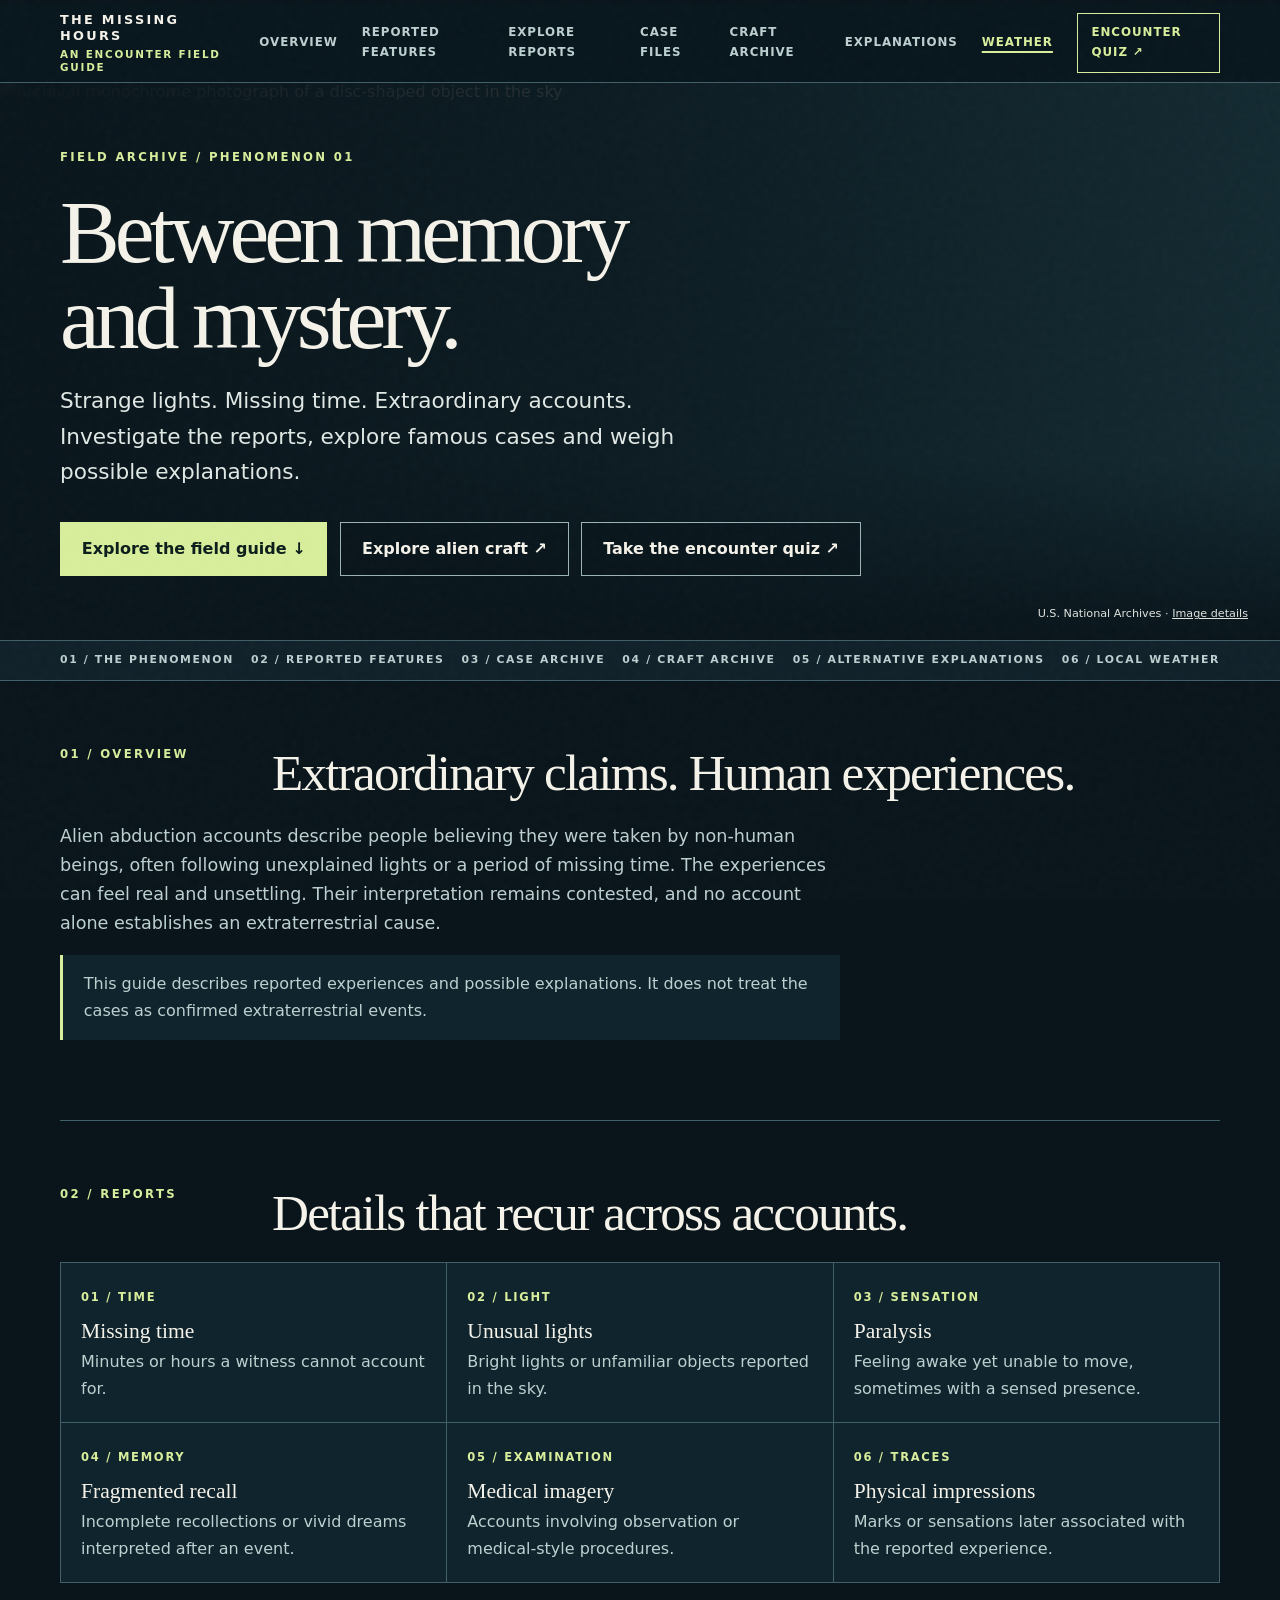
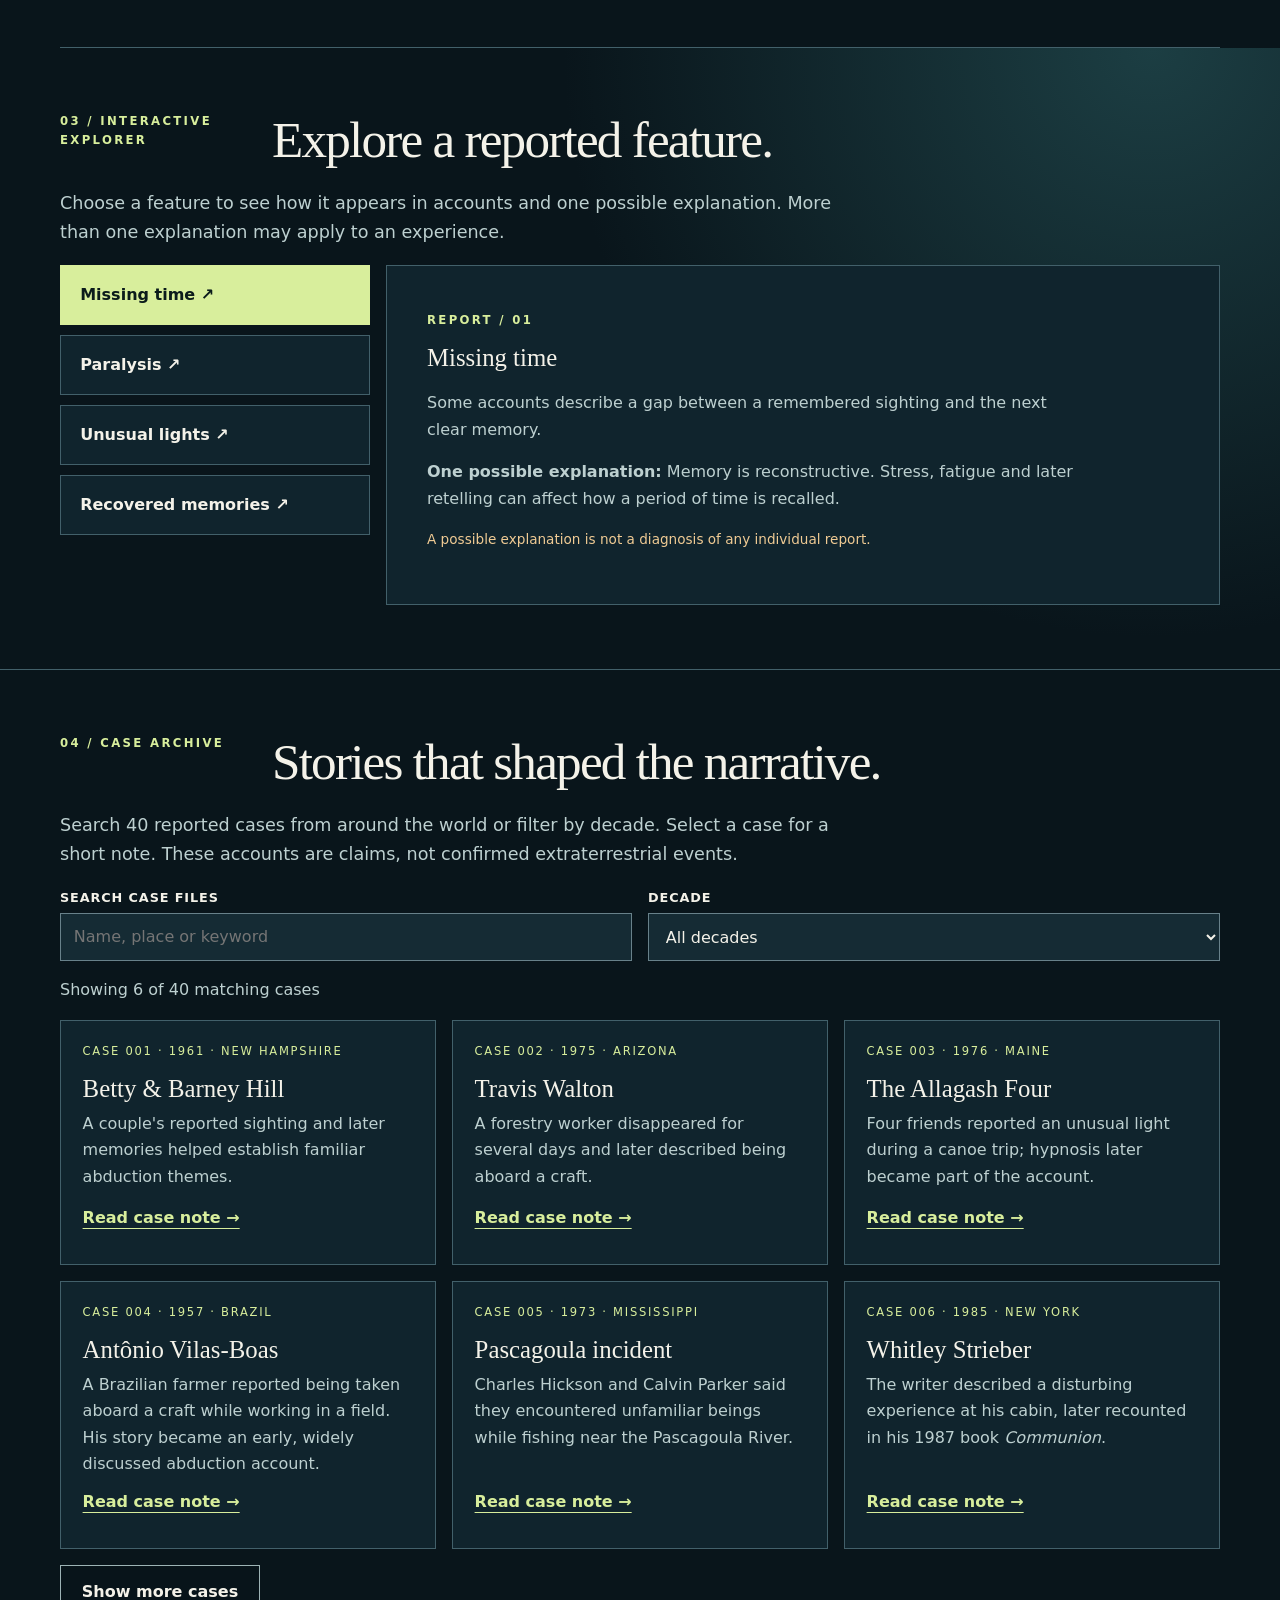
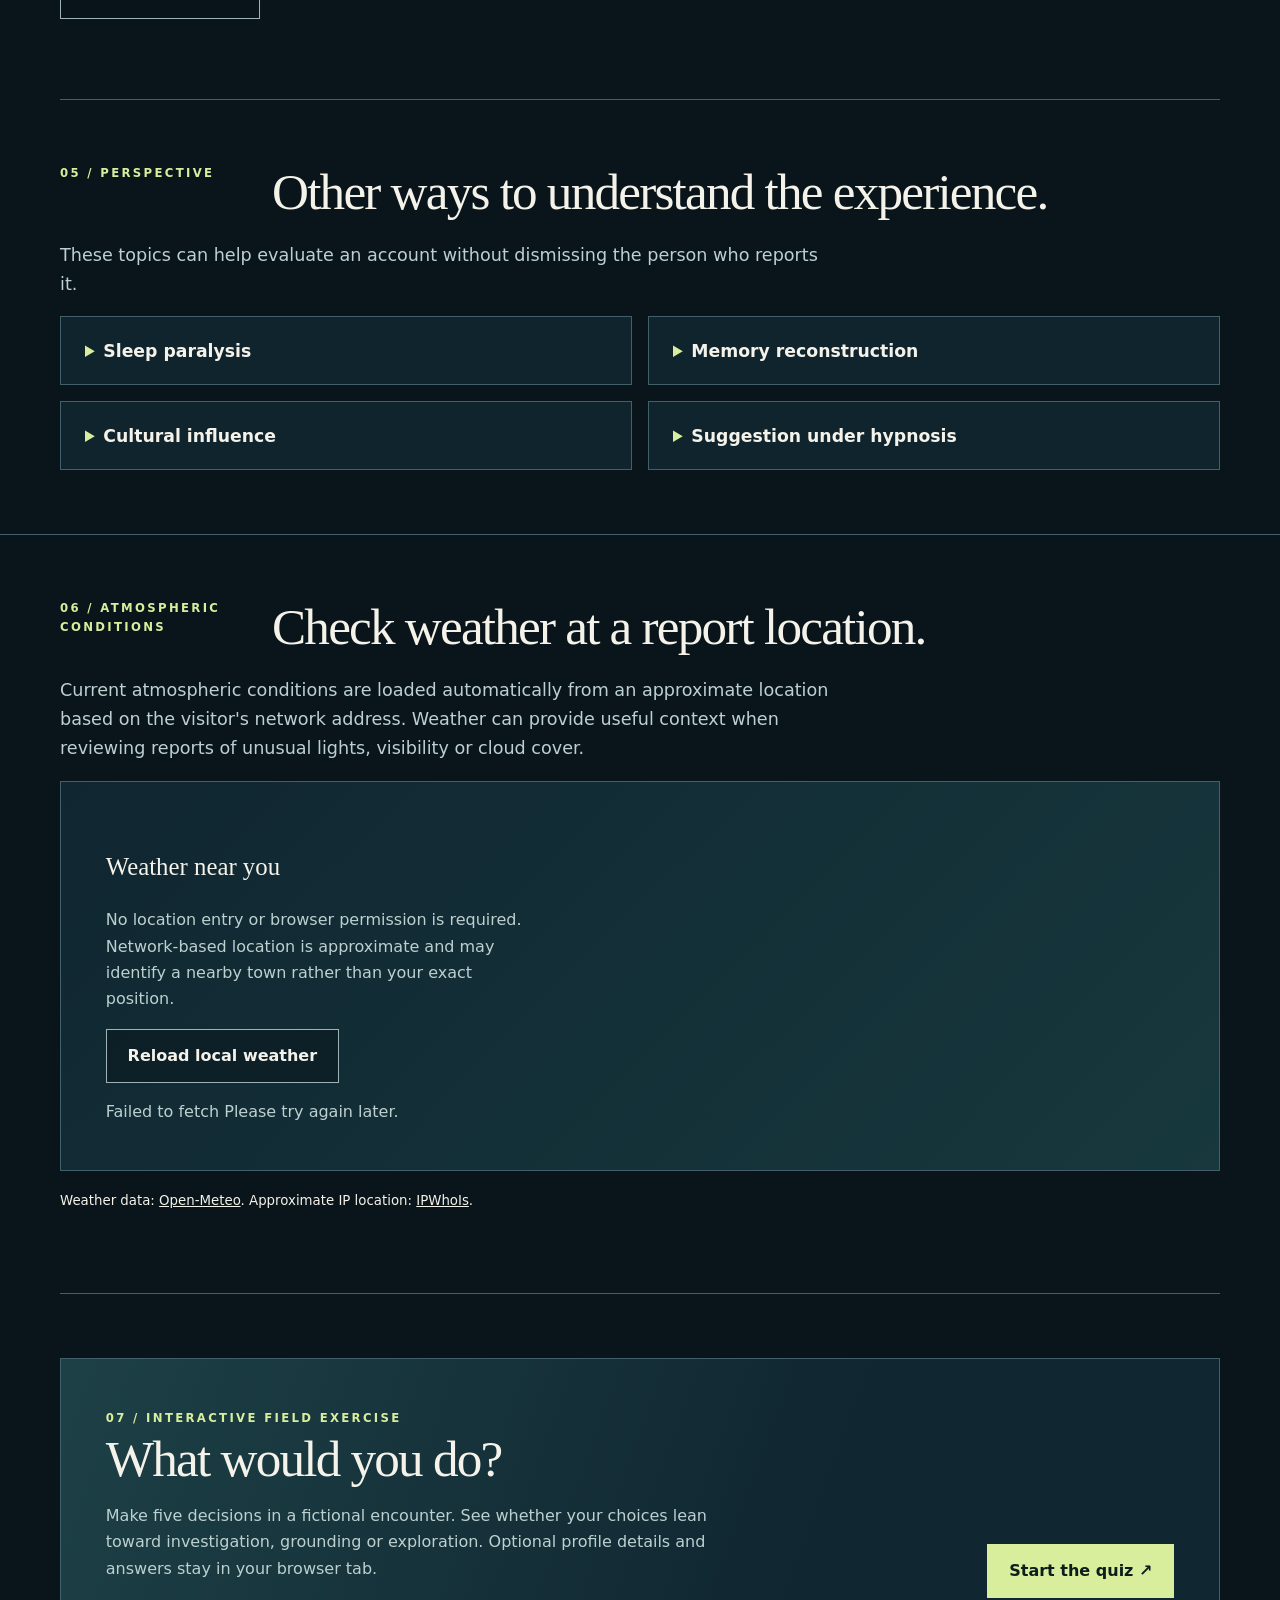
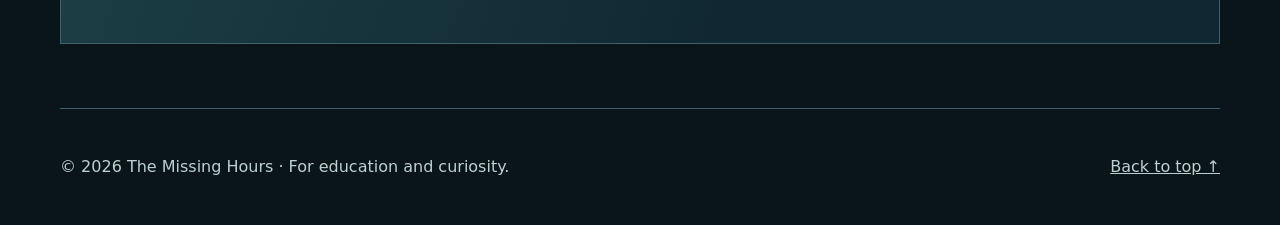
==== commit bb7de25c: "Add files via upload" ====
--- a/index.html
+++ b/index.html
@@ -413,6 +413,17 @@
         flex-direction: column;
         min-height: 320px;
       }
+      .js .case.reveal-pending {
+        opacity: 0;
+        transform: translateY(1.25rem);
+      }
+      .js .case.is-revealed {
+        opacity: 1;
+        transform: translateY(0);
+        transition:
+          opacity 0.5s ease,
+          transform 0.5s ease;
+      }
       .case h3 {
         margin: 1.3rem 0 0.5rem;
       }
@@ -507,6 +518,31 @@
         color: var(--ink);
         border: 1px solid var(--line);
         padding: 0.3rem 0.7rem;
+      }
+      .back-top-control {
+        position: fixed;
+        right: 1rem;
+        bottom: 1rem;
+        z-index: 15;
+        min-width: 48px;
+        min-height: 48px;
+        padding: 0.65rem 0.9rem;
+        border: 1px solid var(--accent);
+        background: var(--accent);
+        color: #08171a;
+        font-weight: 850;
+        box-shadow: 0 0.8rem 2rem #0008;
+        opacity: 0;
+        pointer-events: none;
+        transform: translateY(0.75rem);
+        transition:
+          opacity 0.2s,
+          transform 0.2s;
+      }
+      .back-top-control.is-visible {
+        opacity: 1;
+        pointer-events: auto;
+        transform: translateY(0);
       }
       @media (max-width: 860px) {
         .heading {
@@ -586,6 +622,12 @@
         html {
           scroll-behavior: auto;
         }
+        .js .case.reveal-pending,
+        .js .case.is-revealed {
+          opacity: 1;
+          transform: none;
+          transition: none;
+        }
       }
 
       /* Compact reading layout: reduce the distance between useful sections. */
@@ -640,10 +682,60 @@
       .quiz-box {
         padding: clamp(1.6rem, 4vw, 2.8rem);
       }
+      .weather-panel {
+        display: grid;
+        grid-template-columns: minmax(0, 0.8fr) minmax(0, 1.2fr);
+        gap: 1.5rem;
+        padding: clamp(1.5rem, 4vw, 2.8rem);
+        background: linear-gradient(135deg, #102631, #17383d);
+        border: 1px solid var(--line);
+      }
+      .weather-location-copy {
+        max-width: 48ch;
+        color: var(--muted);
+      }
+      .weather-status {
+        margin: 1rem 0 0;
+        color: var(--muted);
+      }
+      .weather-results {
+        display: grid;
+        grid-template-columns: repeat(2, minmax(0, 1fr));
+        gap: 1px;
+        background: var(--line);
+        border: 1px solid var(--line);
+      }
+      .weather-card {
+        min-height: 105px;
+        padding: 1rem;
+        background: #0d222b;
+      }
+      .weather-card span,
+      .weather-time {
+        display: block;
+        color: var(--muted);
+        font-size: 0.82rem;
+      }
+      .weather-card strong {
+        display: block;
+        margin-top: 0.2rem;
+        color: var(--accent);
+        font: 400 clamp(1.35rem, 3vw, 2rem) Georgia, serif;
+      }
+      .weather-place {
+        margin: 0 0 1rem;
+        font-size: 1.4rem;
+      }
+      .weather-time {
+        margin-top: 0.8rem;
+      }
       @media (max-width: 860px) {
         .features {
           grid-template-columns: repeat(2, minmax(0, 1fr));
         }
+        .weather-panel {
+          grid-template-columns: 1fr;
+        }
       }
       @media (max-width: 620px) {
         .hero {
@@ -691,6 +783,9 @@
         }
         .quiz-box {
           gap: 0.8rem;
+        }
+        .weather-results {
+          grid-template-columns: 1fr;
         }
       }
       @media (max-width: 380px) {
@@ -726,6 +821,7 @@
           ><a href="#explorer">Explore reports</a><a href="#cases">Case files</a
           ><a href="alien-craft.html">Craft archive</a
           ><a href="#explanations">Explanations</a
+          ><a href="#weather">Weather</a
           ><a class="nav-quiz" href="alien-encounter-quiz.html"
             >Encounter quiz ↗</a
           >
@@ -766,7 +862,8 @@
         <div class="wrap">
           <span>01 / The phenomenon</span><span>02 / Reported features</span
           ><span>03 / Case archive</span><span>04 / Craft archive</span
-          ><span>05 / Alternative explanations</span>
+          ><span>05 / Alternative explanations</span
+          ><span>06 / Local weather</span>
         </div>
       </div>
       <section class="section wrap" id="overview">
@@ -1561,10 +1658,51 @@
           </div>
         </div>
       </section>
+      <section class="section wrap" id="weather" aria-labelledby="weatherTitle">
+        <div class="heading">
+          <span class="kicker">06 / Atmospheric conditions</span>
+          <h2 id="weatherTitle">Check weather at a report location.</h2>
+        </div>
+        <p class="intro">
+          Current atmospheric conditions are loaded automatically from an
+          approximate location based on the visitor's network address. Weather
+          can provide useful context when reviewing reports of unusual lights,
+          visibility or cloud cover.
+        </p>
+        <div class="weather-panel">
+          <div>
+            <h3>Weather near you</h3>
+            <p class="weather-location-copy">
+              No location entry or browser permission is required. Network-based
+              location is approximate and may identify a nearby town rather than
+              your exact position.
+            </p>
+            <button class="button secondary" id="weatherRetry" type="button" hidden>
+              Reload local weather
+            </button>
+            <p class="weather-status" id="weatherStatus" role="status" aria-live="polite">
+              Detecting your approximate area…
+            </p>
+          </div>
+          <div id="weatherResult" hidden>
+            <h3 class="weather-place" id="weatherPlace"></h3>
+            <div class="weather-results">
+              <div class="weather-card"><span>Conditions</span><strong id="weatherCondition">—</strong></div>
+              <div class="weather-card"><span>Temperature</span><strong id="weatherTemperature">—</strong></div>
+              <div class="weather-card"><span>Humidity</span><strong id="weatherHumidity">—</strong></div>
+              <div class="weather-card"><span>Cloud cover</span><strong id="weatherCloud">—</strong></div>
+              <div class="weather-card"><span>Wind speed</span><strong id="weatherWind">—</strong></div>
+              <div class="weather-card"><span>Precipitation</span><strong id="weatherRain">—</strong></div>
+            </div>
+            <small class="weather-time" id="weatherTime"></small>
+          </div>
+        </div>
+        <p><small>Weather data: <a href="https://open-meteo.com/" target="_blank" rel="noopener noreferrer">Open-Meteo</a>. Approximate IP location: <a href="https://ipwhois.io/" target="_blank" rel="noopener noreferrer">IPWhoIs</a>.</small></p>
+      </section>
       <section class="section wrap" id="quiz">
         <div class="quiz-box">
           <div>
-            <span class="kicker">06 / Interactive field exercise</span>
+            <span class="kicker">07 / Interactive field exercise</span>
             <h2>What would you do?</h2>
             <p>
               Make five decisions in a fictional encounter. See whether your
@@ -1581,7 +1719,7 @@
     <footer>
       <div class="wrap">
         <span>© 2026 The Missing Hours · For education and curiosity.</span
-        ><a href="#top">Back to top ↑</a>
+        ><a href="#top" id="footerBackTop">Back to top ↑</a>
       </div>
     </footer>
     <dialog id="caseDialog" aria-labelledby="dialogTitle">
@@ -1608,6 +1746,7 @@
       const toggle = document.querySelector("#menuToggle");
       const menu = document.querySelector("#menu");
       const sectionLinks = [...menu.querySelectorAll('a[href^="#"]')];
+      const reduceMotion = matchMedia("(prefers-reduced-motion: reduce)");
       function setMenu(open) {
         menu.classList.toggle("open", open);
         toggle.setAttribute("aria-expanded", String(open));
@@ -1616,6 +1755,15 @@
           open ? "Close navigation menu" : "Open navigation menu",
         );
         toggle.textContent = open ? "Close ✕" : "Menu ☰";
+        if (open && !reduceMotion.matches && innerWidth <= 860) {
+          menu.animate(
+            [
+              { opacity: 0, transform: "translateY(-0.75rem)" },
+              { opacity: 1, transform: "translateY(0)" },
+            ],
+            { duration: 220, easing: "ease-out" },
+          );
+        }
       }
       toggle.addEventListener("click", () =>
         setMenu(toggle.getAttribute("aria-expanded") !== "true"),
@@ -1761,6 +1909,32 @@
         filterCases();
       });
       filterCases();
+      const heroContent = document.querySelector(".hero .wrap");
+      if (!reduceMotion.matches) {
+        heroContent.animate(
+          [
+            { opacity: 0, transform: "translateY(1.5rem)" },
+            { opacity: 1, transform: "translateY(0)" },
+          ],
+          { duration: 700, easing: "cubic-bezier(.2,.8,.2,1)", fill: "both" },
+        );
+      }
+      cards.forEach((card) => card.classList.add("reveal-pending"));
+      if (reduceMotion.matches || !("IntersectionObserver" in window)) {
+        cards.forEach((card) => card.classList.add("is-revealed"));
+      } else {
+        const cardObserver = new IntersectionObserver(
+          (entries) => {
+            entries.forEach((entry) => {
+              if (!entry.isIntersecting) return;
+              entry.target.classList.add("is-revealed");
+              cardObserver.unobserve(entry.target);
+            });
+          },
+          { threshold: 0.12 },
+        );
+        cards.forEach((card) => cardObserver.observe(card));
+      }
       const notes = {
         hill: {
           title: "Betty & Barney Hill",
@@ -1843,31 +2017,129 @@
           text: "In 2001, witnesses in Queensland said Amy Rylance disappeared from a caravan after a beam of light and later reappeared elsewhere. The account has not been independently confirmed.",
         },
       };
-      const dialog = document.querySelector("#caseDialog");
+      const caseGrid = document.querySelector("#caseGrid"),
+        dialog = document.querySelector("#caseDialog"),
+        dialogTitle = document.querySelector("#dialogTitle"),
+        dialogText = document.querySelector("#dialogText"),
+        dialogClose = document.querySelector("#dialogClose");
       let opener = null;
-      document.querySelectorAll(".case button").forEach((button) =>
-        button.addEventListener("click", () => {
-          opener = button;
-          const note = notes[button.dataset.case];
-          document.querySelector("#dialogTitle").textContent =
-            note?.title || button.dataset.caseTitle;
-          document.querySelector("#dialogText").textContent =
-            note?.text || button.closest(".case").dataset.note;
-          dialog.showModal();
-        }),
-      );
-      document
-        .querySelector("#dialogClose")
-        .addEventListener("click", () => dialog.close());
+      caseGrid.addEventListener("click", (event) => {
+        const button = event.target.closest(".case button");
+        if (!button || !caseGrid.contains(button)) return;
+        opener = button;
+        const note = notes[button.dataset.case];
+        dialogTitle.textContent = note?.title || button.dataset.caseTitle;
+        dialogText.textContent =
+          note?.text || button.closest(".case").dataset.note;
+        dialog.showModal();
+      });
+      dialogClose.addEventListener("click", () => dialog.close());
       dialog.addEventListener("click", (event) => {
         if (event.target === dialog) dialog.close();
       });
       dialog.addEventListener("close", () => opener?.focus());
-      const progress = document.querySelector("#progress");
+      const weatherRetry = document.querySelector("#weatherRetry"),
+        weatherStatus = document.querySelector("#weatherStatus"),
+        weatherResult = document.querySelector("#weatherResult");
+      const weatherDescriptions = {
+        0: "Clear sky", 1: "Mainly clear", 2: "Partly cloudy", 3: "Overcast",
+        45: "Fog", 48: "Rime fog", 51: "Light drizzle", 53: "Drizzle",
+        55: "Heavy drizzle", 56: "Freezing drizzle", 57: "Heavy freezing drizzle",
+        61: "Light rain", 63: "Rain", 65: "Heavy rain", 66: "Freezing rain",
+        67: "Heavy freezing rain", 71: "Light snow", 73: "Snow", 75: "Heavy snow",
+        77: "Snow grains", 80: "Light showers", 81: "Rain showers",
+        82: "Heavy showers", 85: "Snow showers", 86: "Heavy snow showers",
+        95: "Thunderstorm", 96: "Thunderstorm with hail", 99: "Severe thunderstorm with hail",
+      };
+      function setWeatherValue(selector, value, unit = "") {
+        document.querySelector(selector).textContent =
+          value === null || value === undefined ? "Not available" : `${value}${unit ? ` ${unit}` : ""}`;
+      }
+      async function loadWeather(latitude, longitude, locationName) {
+        weatherResult.hidden = true;
+        weatherRetry.hidden = true;
+        weatherStatus.textContent = "Loading current atmospheric conditions…";
+        try {
+          const parameters = new URLSearchParams({
+            latitude,
+            longitude,
+            current: "temperature_2m,relative_humidity_2m,precipitation,weather_code,cloud_cover,wind_speed_10m",
+            timezone: "auto",
+          });
+          const forecastResponse = await fetch(`https://api.open-meteo.com/v1/forecast?${parameters}`);
+          if (!forecastResponse.ok) throw new Error("The weather service did not respond.");
+          const forecast = await forecastResponse.json();
+          const current = forecast.current;
+          const units = forecast.current_units;
+          if (!current || !units) throw new Error("The weather response was incomplete.");
+          document.querySelector("#weatherPlace").textContent = locationName || "Your approximate area";
+          setWeatherValue("#weatherCondition", weatherDescriptions[current.weather_code] || "Unknown conditions");
+          setWeatherValue("#weatherTemperature", current.temperature_2m, units.temperature_2m);
+          setWeatherValue("#weatherHumidity", current.relative_humidity_2m, units.relative_humidity_2m);
+          setWeatherValue("#weatherCloud", current.cloud_cover, units.cloud_cover);
+          setWeatherValue("#weatherWind", current.wind_speed_10m, units.wind_speed_10m);
+          setWeatherValue("#weatherRain", current.precipitation, units.precipitation);
+          document.querySelector("#weatherTime").textContent =
+            `Reported for ${current.time} (${forecast.timezone_abbreviation || forecast.timezone}).`;
+          weatherResult.hidden = false;
+          weatherStatus.textContent = "Current weather loaded successfully.";
+        } catch (error) {
+          console.error("Weather request failed:", error);
+          weatherStatus.textContent = `${error.message} Please try again later.`;
+          weatherRetry.hidden = false;
+        }
+      }
+      async function requestLocalWeather() {
+        weatherResult.hidden = true;
+        weatherRetry.hidden = true;
+        weatherStatus.textContent = "Detecting your approximate area…";
+        try {
+          const locationResponse = await fetch("https://ipwho.is/");
+          if (!locationResponse.ok) throw new Error("The automatic location service did not respond.");
+          const location = await locationResponse.json();
+          if (location.success === false || !Number.isFinite(location.latitude) || !Number.isFinite(location.longitude)) {
+            throw new Error("Your approximate area could not be determined.");
+          }
+          const locationName = [location.city, location.region, location.country].filter(Boolean).join(", ");
+          await loadWeather(location.latitude, location.longitude, locationName);
+        } catch (error) {
+          console.error("Automatic location failed:", error);
+          weatherStatus.textContent = `${error.message} Please try again later.`;
+          weatherRetry.hidden = false;
+        }
+      }
+      weatherRetry.addEventListener("click", requestLocalWeather);
+      requestLocalWeather();
+      const progress = document.querySelector("#progress"),
+        backTop = document.createElement("button");
+      backTop.type = "button";
+      backTop.className = "back-top-control";
+      backTop.textContent = "Back to top ↑";
+      backTop.setAttribute("aria-label", "Return to the top of the page");
+      document.body.append(backTop);
+      function returnToTop(event) {
+        event?.preventDefault();
+        const behavior = matchMedia("(prefers-reduced-motion: reduce)").matches
+          ? "auto"
+          : "smooth";
+        window.scrollTo({ top: 0, left: 0, behavior });
+        window.setTimeout(
+          () => document.querySelector(".brand")?.focus({ preventScroll: true }),
+          behavior === "smooth" ? 500 : 0,
+        );
+      }
+      backTop.addEventListener("click", returnToTop);
+      document.querySelector("#footerBackTop").addEventListener("click", returnToTop);
       let pending = false;
       function updateProgress() {
         const span = document.documentElement.scrollHeight - innerHeight;
         progress.style.width = `${span > 0 ? Math.min(100, (scrollY / span) * 100) : 100}%`;
+        backTop.classList.toggle("is-visible", scrollY > innerHeight * 0.75);
+        backTop.setAttribute(
+          "aria-hidden",
+          String(scrollY <= innerHeight * 0.75),
+        );
+        backTop.tabIndex = scrollY > innerHeight * 0.75 ? 0 : -1;
         pending = false;
       }
       addEventListener(
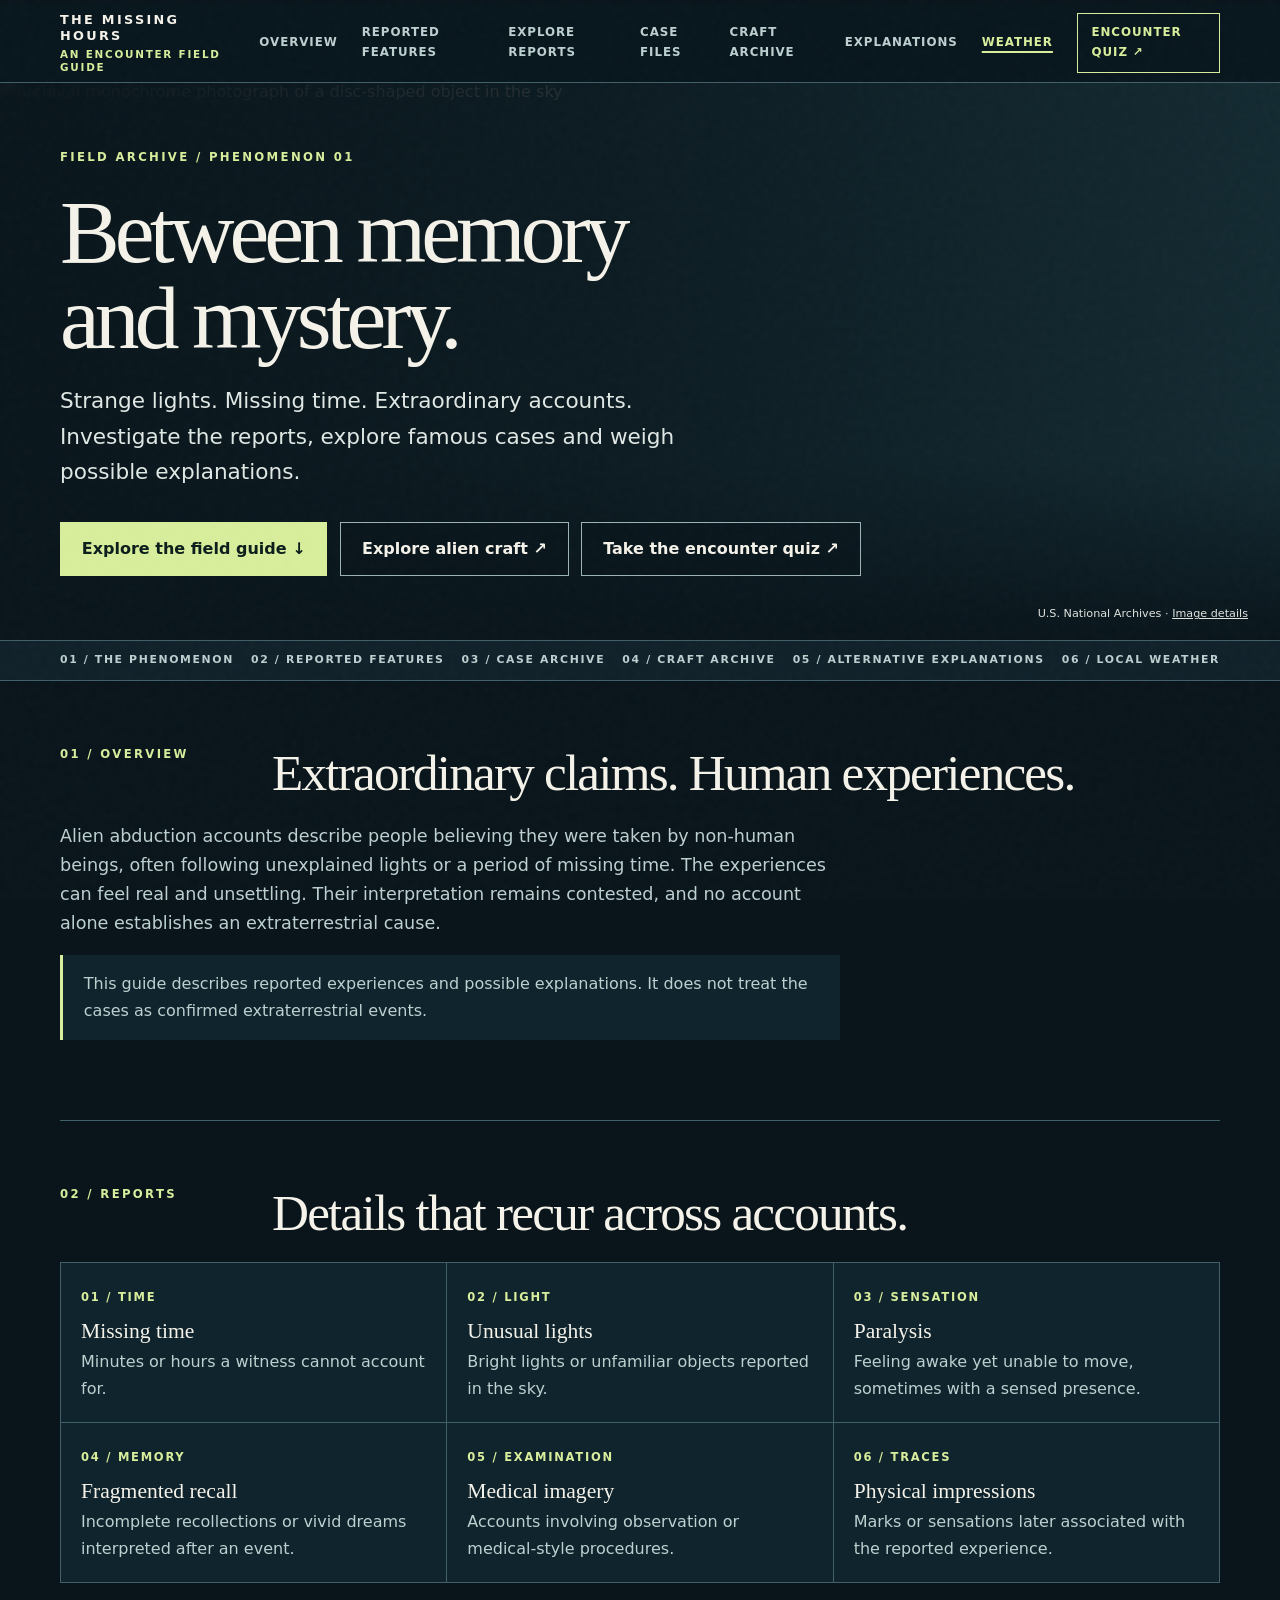
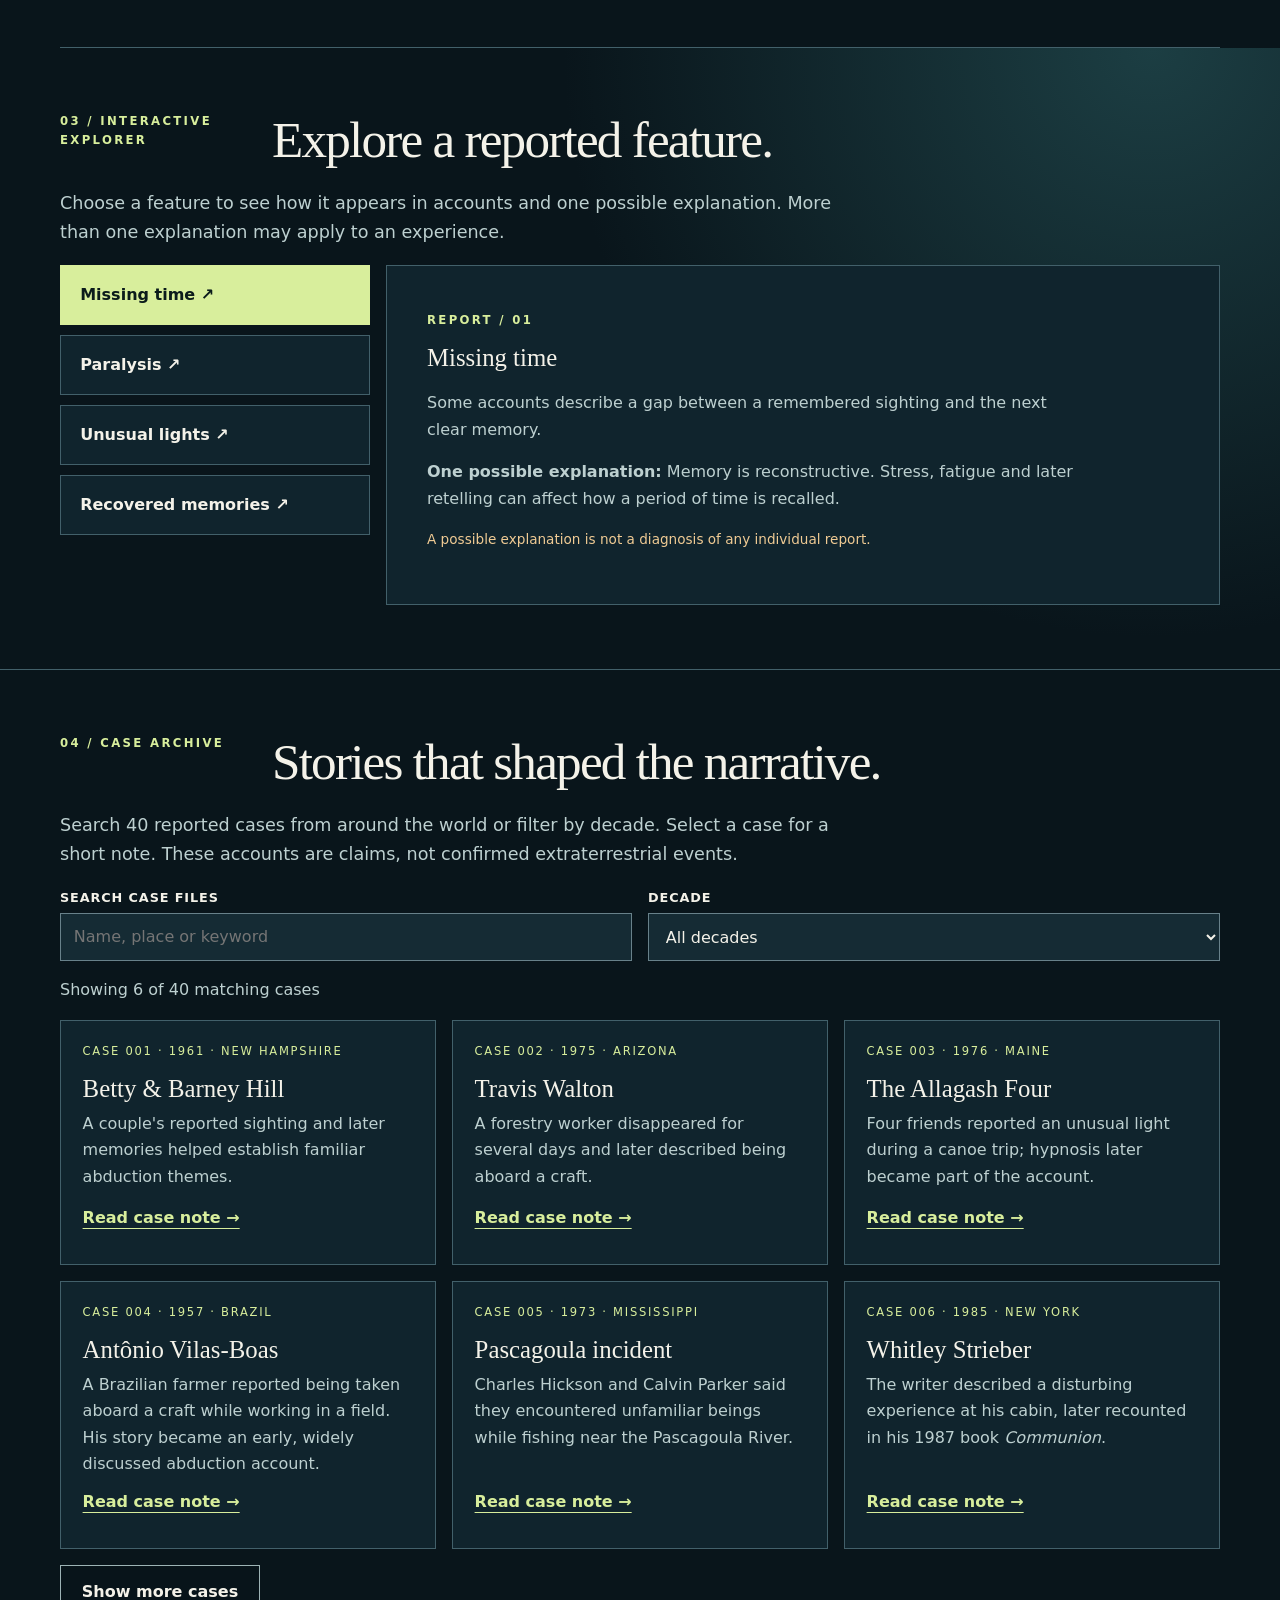
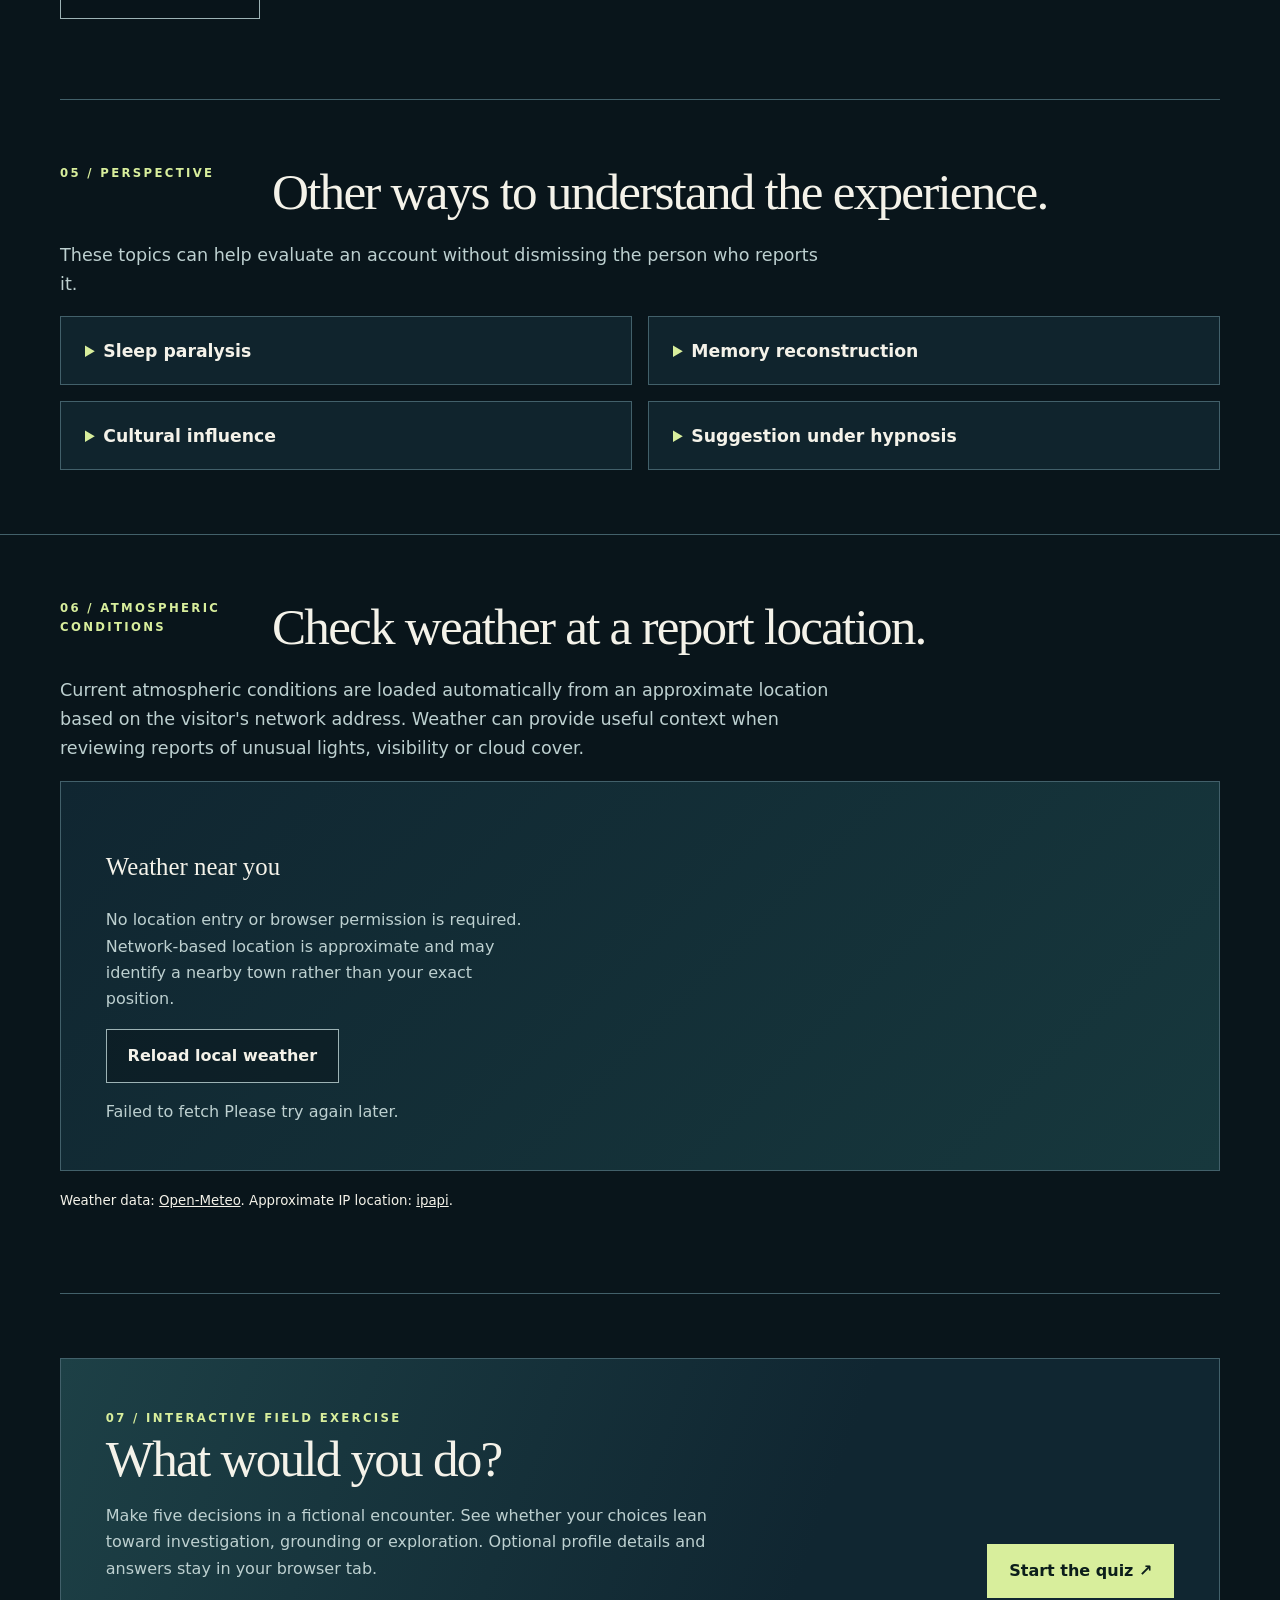
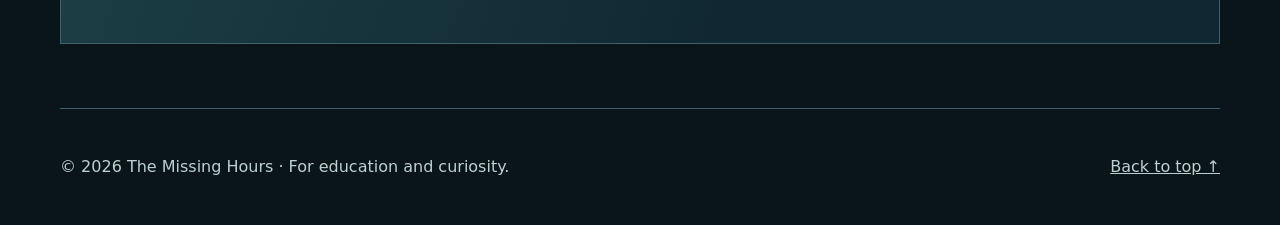
==== commit 3c48daa0: "Add files via upload" ====
--- a/index.html
+++ b/index.html
@@ -1697,7 +1697,7 @@
             <small class="weather-time" id="weatherTime"></small>
           </div>
         </div>
-        <p><small>Weather data: <a href="https://open-meteo.com/" target="_blank" rel="noopener noreferrer">Open-Meteo</a>. Approximate IP location: <a href="https://ipwhois.io/" target="_blank" rel="noopener noreferrer">IPWhoIs</a>.</small></p>
+        <p><small>Weather data: <a href="https://open-meteo.com/" target="_blank" rel="noopener noreferrer">Open-Meteo</a>. Approximate IP location: <a href="https://ipapi.co/" target="_blank" rel="noopener noreferrer">ipapi</a>.</small></p>
       </section>
       <section class="section wrap" id="quiz">
         <div class="quiz-box">
@@ -2094,13 +2094,15 @@
         weatherRetry.hidden = true;
         weatherStatus.textContent = "Detecting your approximate area…";
         try {
-          const locationResponse = await fetch("https://ipwho.is/");
+          const locationResponse = await fetch("https://ipapi.co/json/", {
+            headers: { Accept: "application/json" },
+          });
           if (!locationResponse.ok) throw new Error("The automatic location service did not respond.");
           const location = await locationResponse.json();
-          if (location.success === false || !Number.isFinite(location.latitude) || !Number.isFinite(location.longitude)) {
+          if (location.error || !Number.isFinite(location.latitude) || !Number.isFinite(location.longitude)) {
             throw new Error("Your approximate area could not be determined.");
           }
-          const locationName = [location.city, location.region, location.country].filter(Boolean).join(", ");
+          const locationName = [location.city, location.region, location.country_name].filter(Boolean).join(", ");
           await loadWeather(location.latitude, location.longitude, locationName);
         } catch (error) {
           console.error("Automatic location failed:", error);
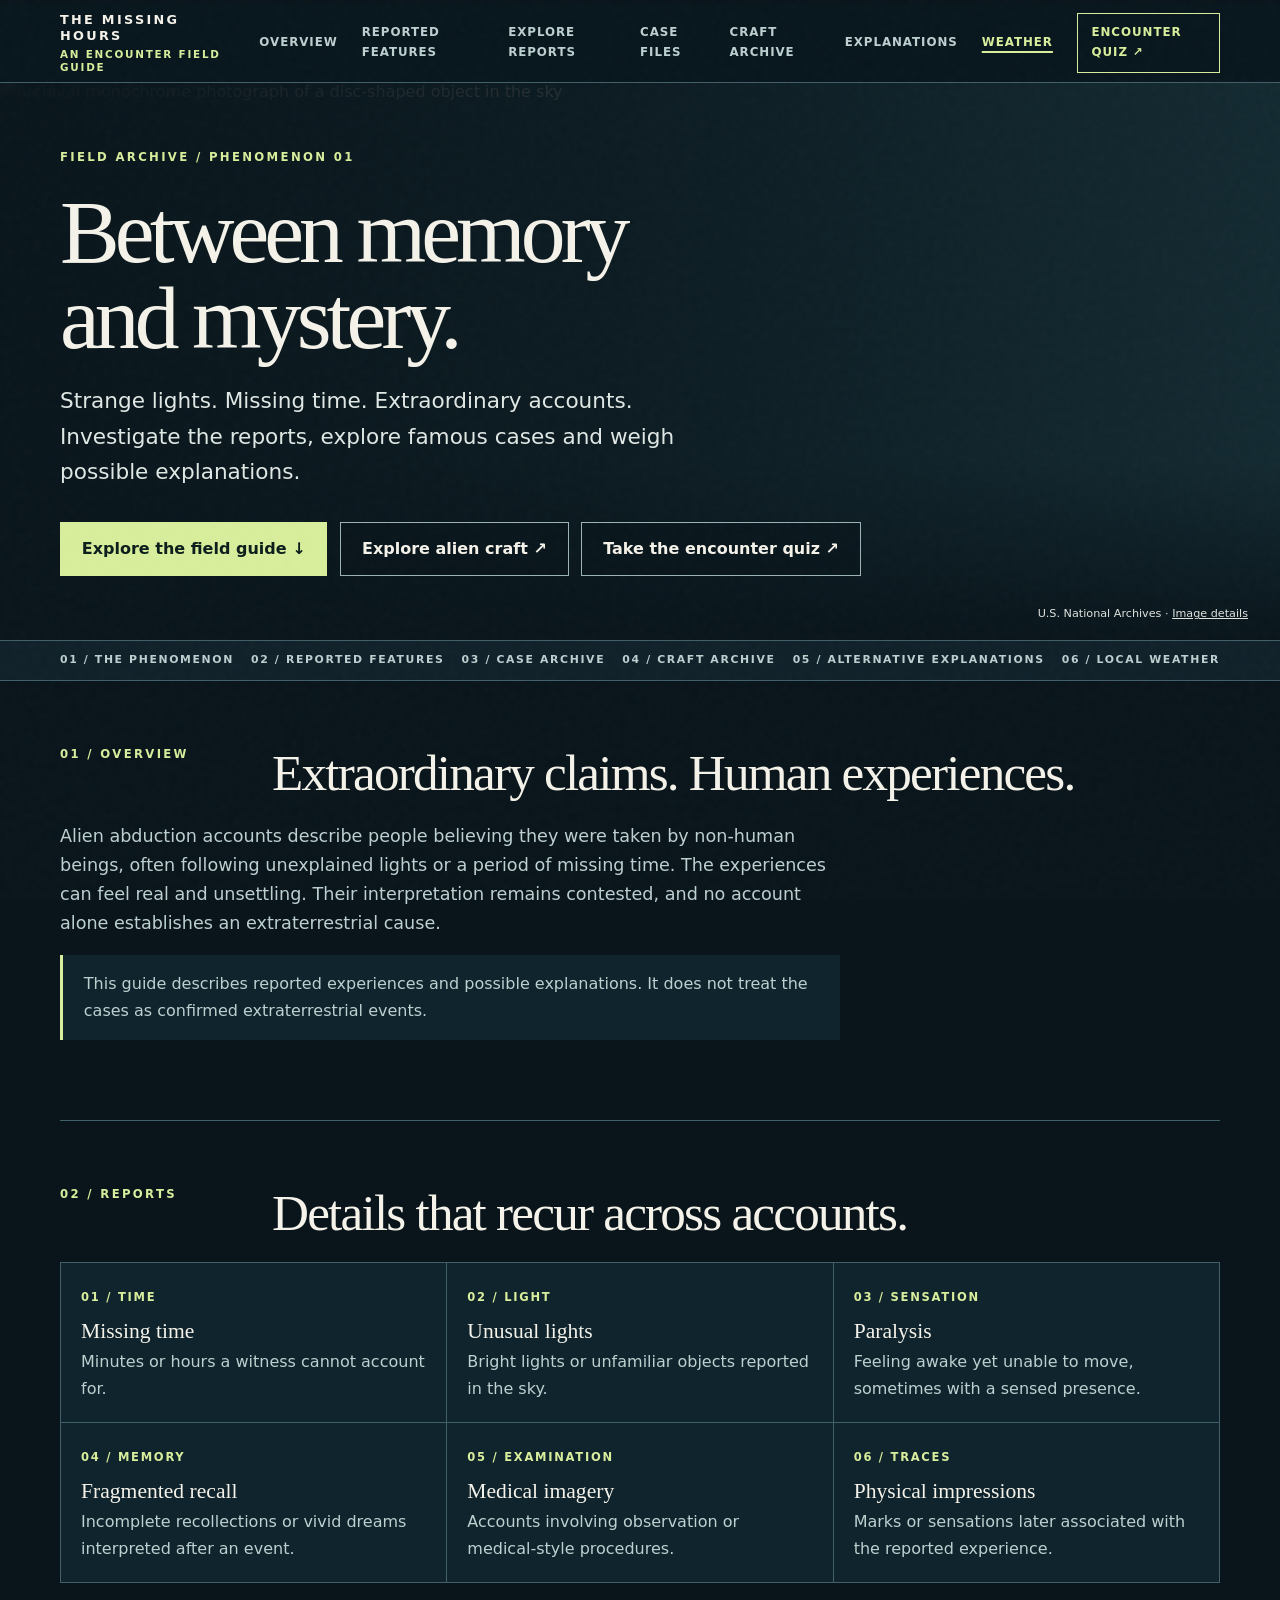
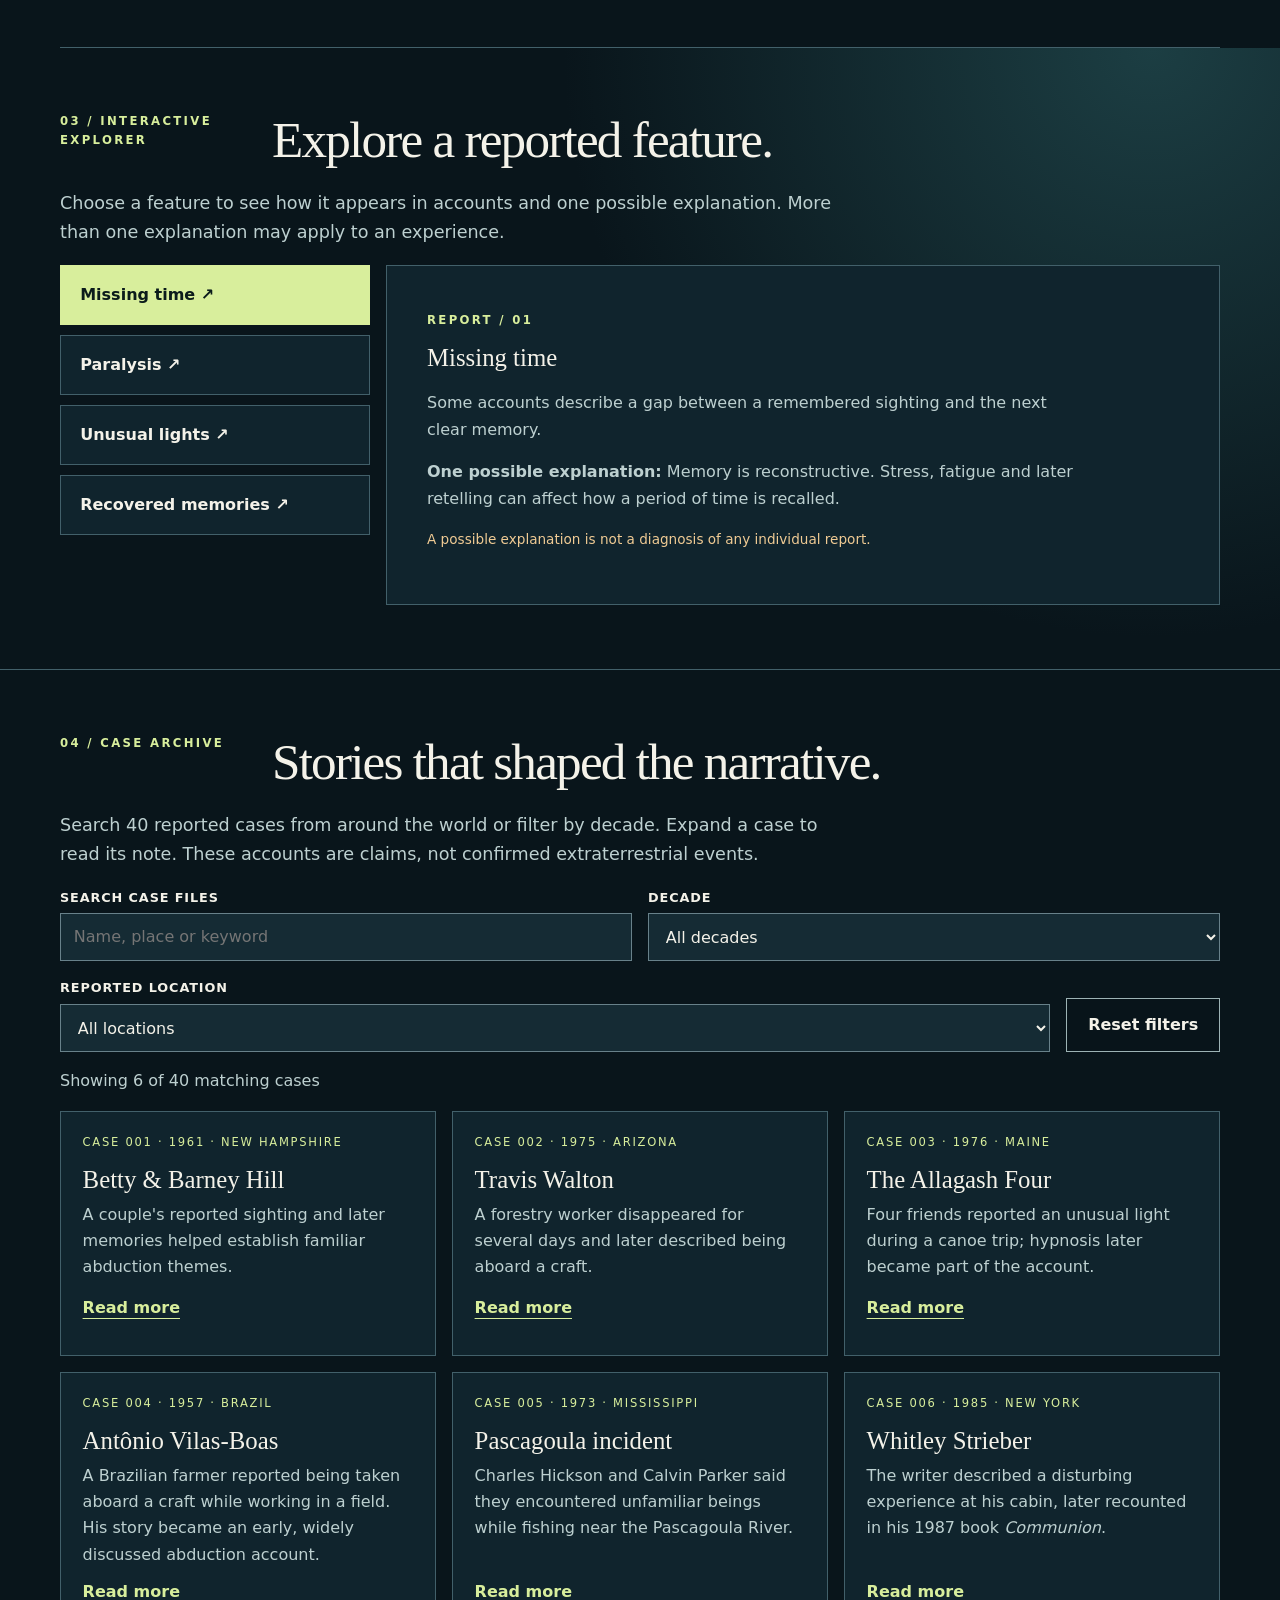
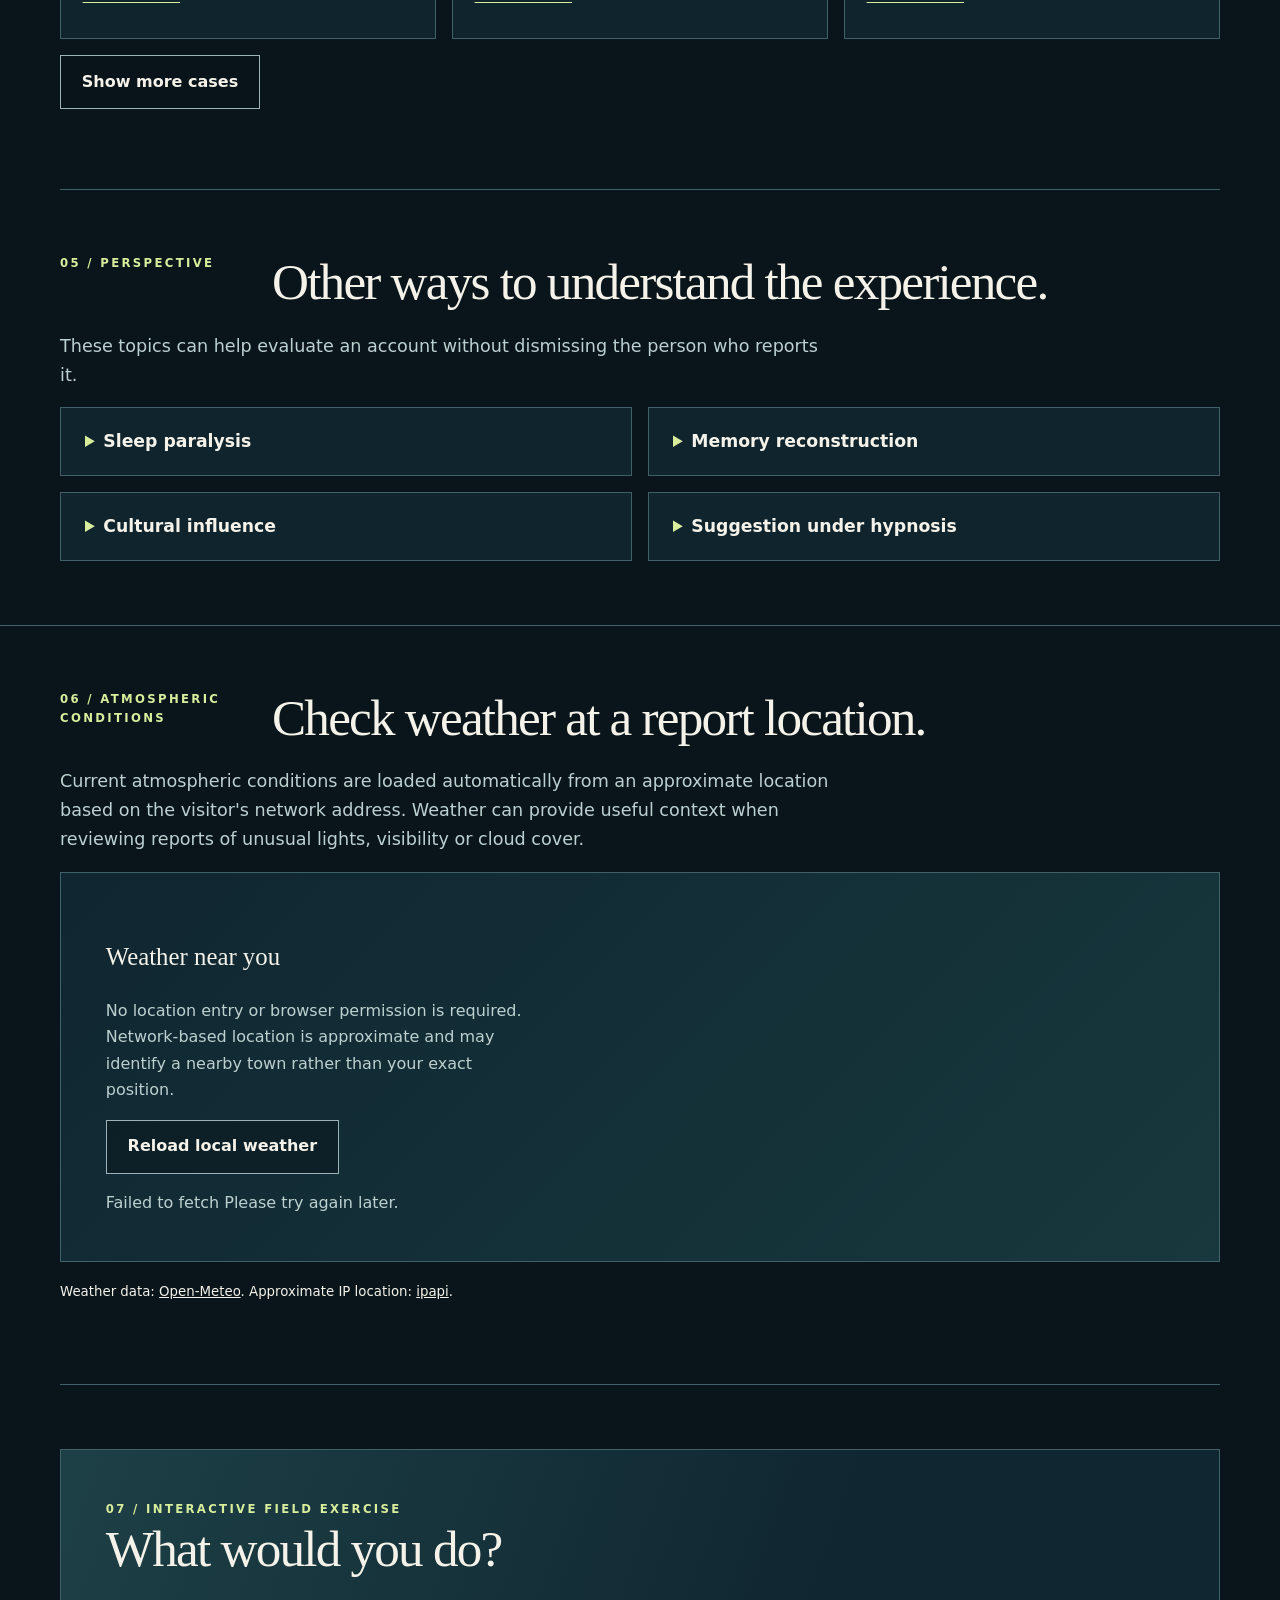
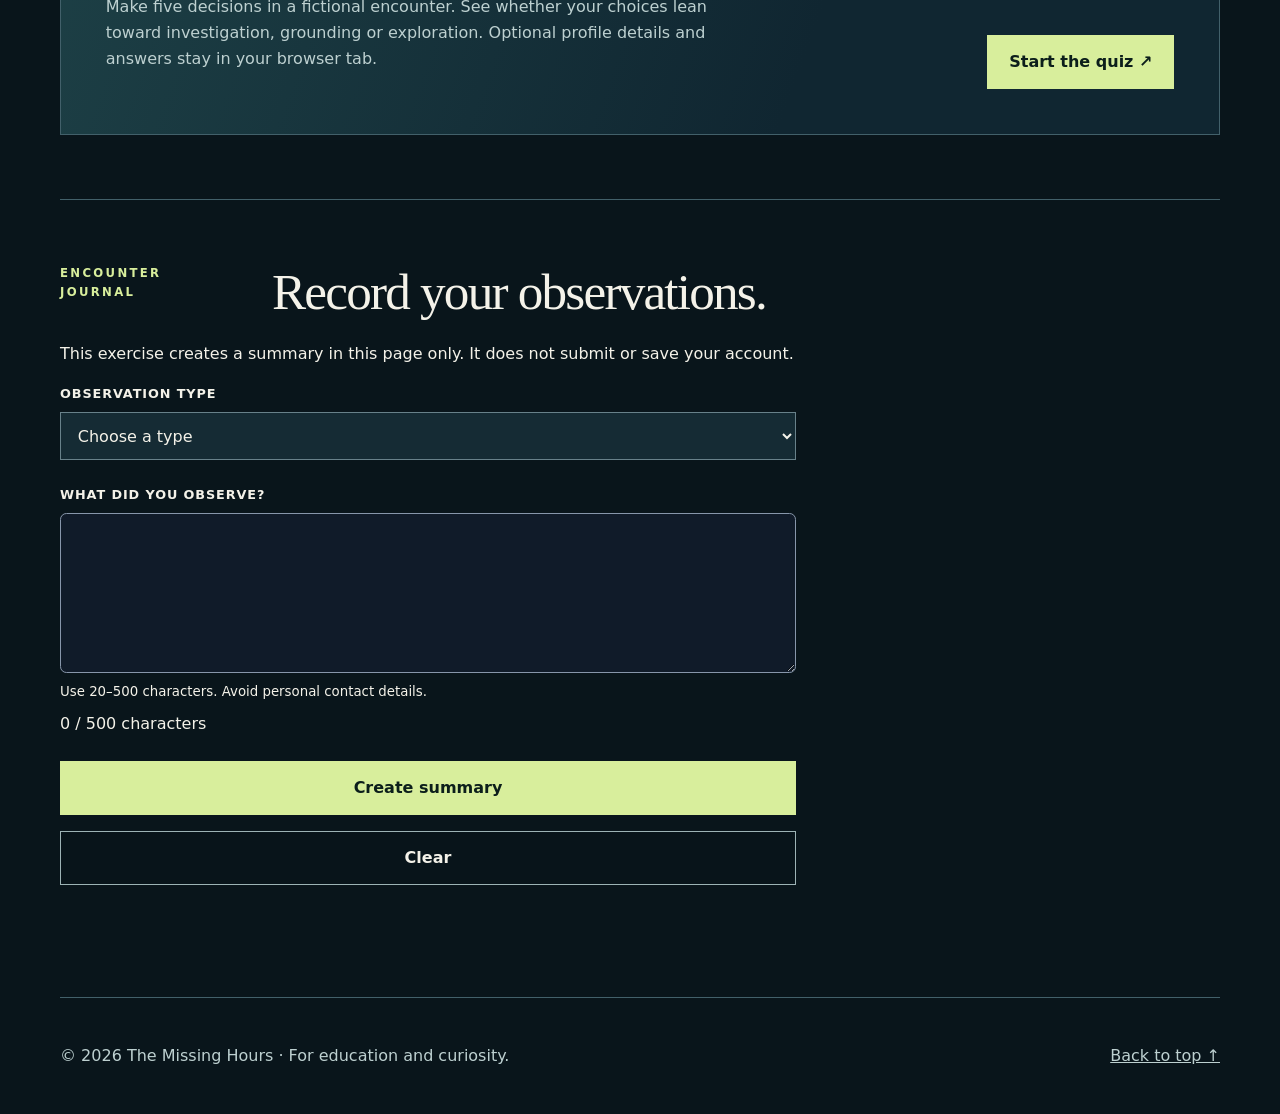
==== commit 254afc90: "Add files via upload" ====
--- a/index.html
+++ b/index.html
@@ -796,6 +796,15 @@
           grid-template-columns: 1fr;
         }
       }
+    </style>
+    <style>
+      #encounterForm {max-width:46rem;display:grid;gap:1rem}
+      #encounterForm .field {display:grid;gap:.5rem}
+      #encounterForm textarea {width:100%;box-sizing:border-box;font:inherit;padding:.8rem;background:#101b29;color:#fff;border:1px solid #8796aa;border-radius:.4rem}
+      #encounterForm [aria-invalid="true"] {border:2px solid #ffb4ab}
+      .field-error {color:#ffb4ab}
+      [hidden], #encounterForm [hidden] {display:none!important}
+      #encounterForm textarea:focus-visible {outline:3px solid #a9dfff;outline-offset:3px}
     </style>
   </head>
   <body>
@@ -982,7 +991,7 @@
         </div>
         <p class="intro">
           Search 40 reported cases from around the world or filter by decade.
-          Select a case for a short note. These accounts are claims, not
+          Expand a case to read its note. These accounts are claims, not
           confirmed extraterrestrial events.
         </p>
         <div class="tools">
@@ -1009,6 +1018,10 @@
             </select>
           </div>
         </div>
+        <div class="tools">
+          <div class="field"><label for="placeFilter">Reported location</label><select id="placeFilter"><option value="all">All locations</option></select></div>
+          <button type="button" class="button secondary" id="resetCases">Reset filters</button>
+        </div>
         <p
           class="result-count"
           id="resultCount"
@@ -1607,7 +1620,7 @@
           </article>
         </div>
         <p class="empty" id="noResults" hidden>
-          No cases match. Try another term or select all decades.
+          No cases match. Try another term or reset the filters.
         </p>
         <p>
           <button class="button secondary" id="showMoreCases" type="button">
@@ -1715,6 +1728,19 @@
           >
         </div>
       </section>
+      <section class="section wrap" id="encounter-notes">
+        <div class="heading"><span class="kicker">Encounter journal</span><h2>Record your observations.</h2></div>
+        <p>This exercise creates a summary in this page only. It does not submit or save your account.</p>
+        <form id="encounterForm">
+          <div class="field"><label for="encounterType">Observation type</label><select id="encounterType" required><option value="">Choose a type</option><option>Sighting</option><option>Missing time</option><option>Unusual dream</option><option value="Other">Other</option></select><span id="encounterTypeError" class="field-error"></span></div>
+          <div class="field" id="otherTypeField" hidden><label for="otherType">Describe the observation type</label><input id="otherType" maxlength="80" disabled><span id="otherTypeError" class="field-error"></span></div>
+          <div class="field"><label for="encounterMessage">What did you observe?</label><textarea id="encounterMessage" rows="5" minlength="20" maxlength="500" required aria-describedby="messageHelp messageCount encounterMessageError"></textarea><small id="messageHelp">Use 20–500 characters. Avoid personal contact details.</small><span id="messageCount">0 / 500 characters</span><span id="encounterMessageError" class="field-error"></span></div>
+          <button type="submit" class="button">Create summary</button>
+          <button type="reset" class="button secondary">Clear</button>
+          <p id="encounterStatus" role="status" aria-live="polite"></p>
+          <p id="encounterSummary" hidden></p>
+        </form>
+      </section>
     </main>
     <footer>
       <div class="wrap">
@@ -1740,6 +1766,7 @@
         >
       </p>
     </dialog>
+    <script src="https://code.jquery.com/jquery-3.7.1.min.js"></script>
     <script>
       "use strict";
       document.documentElement.classList.add("js");
@@ -1882,6 +1909,14 @@
         count = document.querySelector("#resultCount"),
         empty = document.querySelector("#noResults"),
         showMore = document.querySelector("#showMoreCases");
+      const jq = window.jQuery;
+      const placeFilter = document.querySelector('#placeFilter');
+      cards.forEach(card => {
+        card.dataset.place = card.querySelector('.id').textContent.split('·').slice(2).join('·').trim();
+      });
+      [...new Set(cards.map(card => card.dataset.place))].sort().forEach(place => {
+        const option = new Option(place, place); placeFilter.add(option);
+      });
       let caseLimit = 6;
       function filterCases(reset = false) {
         if (reset) caseLimit = 6;
@@ -1893,21 +1928,32 @@
         const matches = cards.filter(
           (card) =>
             (decade.value === "all" || card.dataset.decade === decade.value) &&
+            (placeFilter.value === "all" || card.dataset.place === placeFilter.value) &&
             words.every((word) => card.dataset.search.includes(word)),
         );
-        cards.forEach((card) => (card.hidden = true));
-        matches.slice(0, caseLimit).forEach((card) => (card.hidden = false));
+        if (jq) jq(cards).prop('hidden', true);
+        else cards.forEach((card) => (card.hidden = true));
+        if (jq) jq(matches.slice(0, caseLimit)).prop('hidden', false);
+        else matches.slice(0, caseLimit).forEach((card) => (card.hidden = false));
         const shown = Math.min(caseLimit, matches.length);
         count.textContent = `Showing ${shown} of ${matches.length} matching cases`;
         empty.hidden = matches.length !== 0;
         showMore.hidden = shown >= matches.length;
       }
-      search.addEventListener("input", () => filterCases(true));
-      decade.addEventListener("change", () => filterCases(true));
-      showMore.addEventListener("click", () => {
-        caseLimit += 6;
-        filterCases();
-      });
+      if (jq) {
+        jq('#caseSearch').on('input', () => filterCases(true));
+        jq('#decadeFilter, #placeFilter').on('change', () => filterCases(true));
+        jq('#showMoreCases').on('click', () => { caseLimit += 6; filterCases(); });
+        jq('#resetCases').on('click', resetCaseFilters);
+      } else {
+        search.addEventListener('input', () => filterCases(true));
+        [decade, placeFilter].forEach(field => field.addEventListener('change', () => filterCases(true)));
+        showMore.addEventListener('click', () => { caseLimit += 6; filterCases(); });
+        document.querySelector('#resetCases').addEventListener('click', resetCaseFilters);
+      }
+      function resetCaseFilters() {
+        search.value = ''; decade.value = 'all'; placeFilter.value = 'all'; filterCases(true); search.focus();
+      }
       filterCases();
       const heroContent = document.querySelector(".hero .wrap");
       if (!reduceMotion.matches) {
@@ -2023,16 +2069,28 @@
         dialogText = document.querySelector("#dialogText"),
         dialogClose = document.querySelector("#dialogClose");
       let opener = null;
-      caseGrid.addEventListener("click", (event) => {
-        const button = event.target.closest(".case button");
+      cards.forEach((card, i) => {
+        const button = card.querySelector('button');
+        const detail = document.createElement('p');
+        detail.id = `case-detail-${i}`; detail.className = 'case-details'; detail.hidden = true;
+        detail.textContent = notes[button.dataset.case]?.text || card.dataset.note;
+        button.textContent = 'Read more'; button.setAttribute('aria-expanded', 'false');
+        button.setAttribute('aria-controls', detail.id); card.append(detail);
+      });
+      function expandCase(event) {
+        const button = event.target.closest('.case button');
         if (!button || !caseGrid.contains(button)) return;
-        opener = button;
-        const note = notes[button.dataset.case];
-        dialogTitle.textContent = note?.title || button.dataset.caseTitle;
-        dialogText.textContent =
-          note?.text || button.closest(".case").dataset.note;
-        dialog.showModal();
-      });
+        const expanded = button.getAttribute('aria-expanded') === 'true';
+        const detail = document.getElementById(button.getAttribute('aria-controls'));
+        if (jq) {
+          jq(button).attr('aria-expanded', String(!expanded)).text(expanded ? 'Read more' : 'Read less');
+          jq(detail).prop('hidden', expanded);
+        } else {
+          button.setAttribute('aria-expanded', String(!expanded)); button.textContent = expanded ? 'Read more' : 'Read less'; detail.hidden = expanded;
+        }
+      }
+      if (jq) jq(caseGrid).on('click', '.case button', expandCase);
+      else caseGrid.addEventListener('click', expandCase);
       dialogClose.addEventListener("click", () => dialog.close());
       dialog.addEventListener("click", (event) => {
         if (event.target === dialog) dialog.close();
@@ -2157,5 +2215,63 @@
       addEventListener("resize", updateProgress);
       updateProgress();
     </script>
+
+    <script>
+    (() => {
+      const $ = window.jQuery;
+      const form = document.getElementById('encounterForm');
+      const type = document.getElementById('encounterType');
+      const other = document.getElementById('otherType');
+      const message = document.getElementById('encounterMessage');
+      const fields = [type, other, message];
+      fields.forEach(field => {const ids = (field.getAttribute('aria-describedby') || '').split(' ').filter(Boolean); if (!ids.includes(field.id+'Error')) ids.push(field.id+'Error'); field.setAttribute('aria-describedby', ids.join(' '));});
+      if ($) $(form).attr('novalidate', 'novalidate'); else form.noValidate = true;
+      function validate(field) {
+        let error = '';
+        if (!field.disabled) {
+          if (!field.value.trim()) error = 'Complete this field.';
+          else if (field === message && field.value.trim().length < 20) error = 'Enter at least 20 characters.';
+        }
+        field.setAttribute('aria-invalid', String(Boolean(error)));
+        document.getElementById(field.id+'Error').textContent = error;
+        return !error;
+      }
+      function updateType() {
+        const visible = type.value === 'Other';
+        document.getElementById('otherTypeField').hidden = !visible;
+        other.disabled = !visible; other.required = visible;
+        if (!visible) {other.value = ''; validate(other);}
+        document.getElementById('encounterSummary').hidden = true;
+      }
+      function updateCount() {
+        const text = `${message.value.length} / 500 characters`;
+        if ($) $('#messageCount').text(text); else document.getElementById('messageCount').textContent = text;
+      }
+      function feedback(event) {
+        document.getElementById('encounterStatus').textContent = '';
+        document.getElementById('encounterSummary').hidden = true;
+        if (event.target === type) updateType();
+        if (event.target === message) updateCount();
+        if (event.type === 'focusout' || event.target.getAttribute('aria-invalid') === 'true') validate(event.target);
+      }
+      function submit(event) {
+        event.preventDefault();
+        const invalid = fields.filter(field => !validate(field));
+        const status = document.getElementById('encounterStatus');
+        if (invalid.length) {status.textContent = 'Please correct the highlighted fields.'; invalid[0].focus(); return;}
+        const summary = document.getElementById('encounterSummary');
+        summary.textContent = `${type.value === 'Other' ? other.value.trim() : type.value}: ${message.value.trim()}`;
+        summary.hidden = false; status.textContent = 'Summary created below. Your account has not been submitted or saved.';
+      }
+      function reset() {
+        setTimeout(() => {updateType(); updateCount(); fields.forEach(field => {field.removeAttribute('aria-invalid'); document.getElementById(field.id+'Error').textContent='';}); document.getElementById('encounterStatus').textContent='';},0);
+      }
+      if ($) {
+        $(form).on('input change focusout', 'input, select, textarea', feedback).on('submit', submit).on('reset', reset);
+      } else {
+        ['input','change','focusout'].forEach(name => form.addEventListener(name, feedback)); form.addEventListener('submit', submit); form.addEventListener('reset', reset);
+      }
+    })();
+    </script>
   </body>
 </html>
